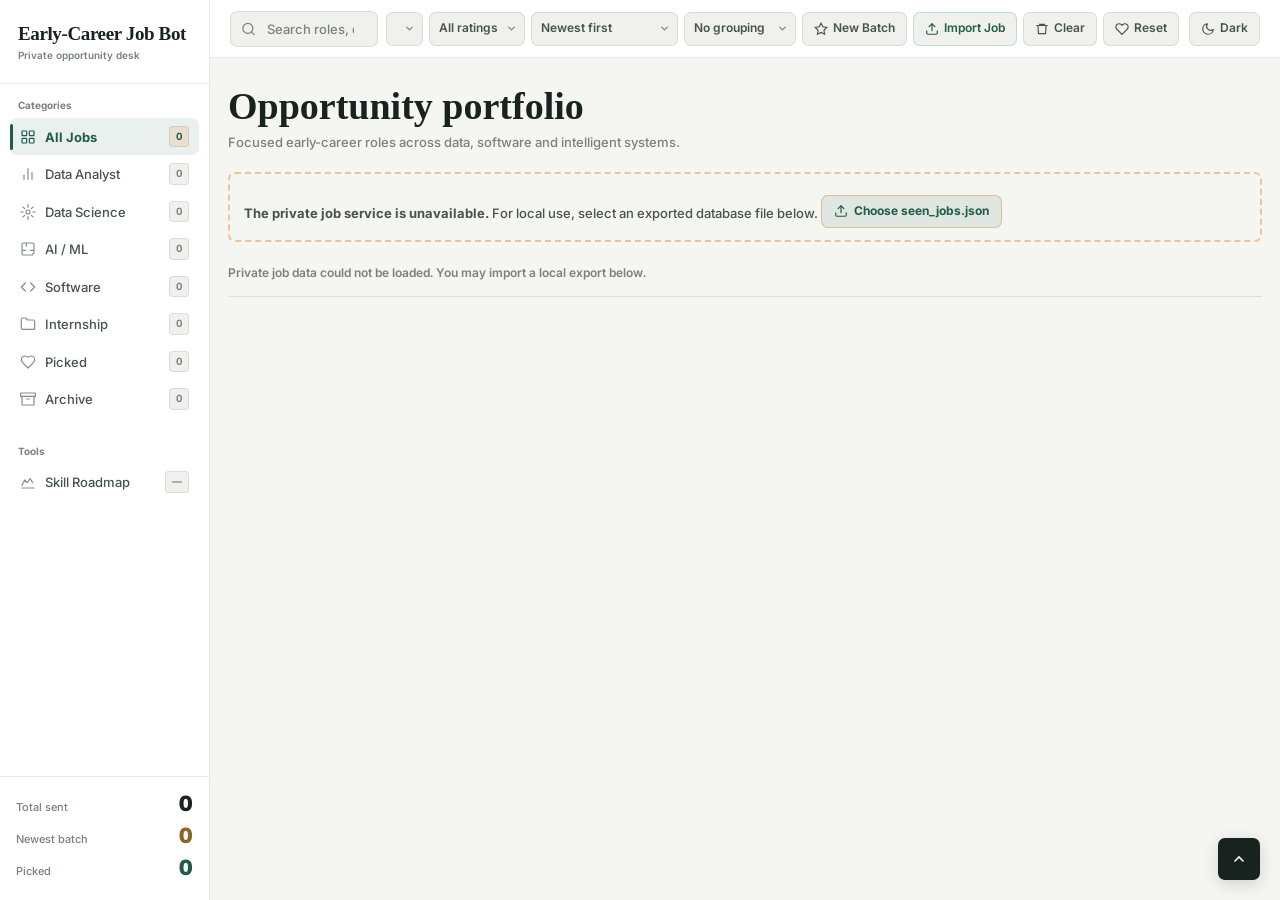
==== index.html @ d20d14f3 "feat: move dashboard data to private Vercel storage" ====
<!doctype html>
<html lang="en">
<head>
  <meta charset="utf-8">
  <script>
    // Initialize theme immediately to prevent FOUC
    const savedTheme = localStorage.getItem("kasun-theme") || "light";
    if (savedTheme === "dark") {
      document.documentElement.classList.add("dark-theme");
    } else {
      document.documentElement.classList.remove("dark-theme");
    }
  </script>
  <meta name="viewport" content="width=device-width, initial-scale=1, viewport-fit=cover">
  <title>Kasun's Job Board</title>
  <link rel="icon" href="data:image/svg+xml,<svg xmlns='http://www.w3.org/2000/svg' viewBox='0 0 100 100'><rect width='100' height='100' rx='20' fill='%231f5c4a'/><text x='50' y='70' font-family='serif' font-size='62' font-weight='700' fill='%23ffffff' text-anchor='middle'>J</text></svg>">
  <link rel="preconnect" href="https://fonts.googleapis.com">
  <link rel="preconnect" href="https://fonts.gstatic.com" crossorigin>
  <link href="https://fonts.googleapis.com/css2?family=Inter:wght@400;500;600;700;800;900&display=swap" rel="stylesheet">
  <style>
    :root {
      /* ── Premium Light Theme (Stone & Warm Amber) ── */
      --void:         #faf9f6;                      /* soft alabaster warm white */
      --surface-0:    #ffffff;
      --surface-1:    #ffffff;
      --surface-2:    #f4f3ee;                      /* warm stone */
      --surface-3:    #f5ecd5;                      /* warm pale cream-amber */
      --rim:          rgba(27, 24, 20, 0.08);       /* extremely subtle borders */
      --rim-strong:   rgba(27, 24, 20, 0.16);
      
      /* Accent colors */
      --blue:         #e07b18;                      /* warm safety orange primary */
      --blue-pale:    #f59e0b;
      --blue-dim:     rgba(224, 123, 24, 0.08);
      --blue-glow:    rgba(224, 123, 24, 0.03);
      
      /* Typography */
      --ink:          #1c1814;                      /* charcoal */
      --ink-2:        #483f35;
      --ink-3:        #8a7c6e;
      
      /* Semantics */
      --teal:         #0d9488;                      /* modern pine teal */
      --teal-dim:     rgba(13, 148, 136, 0.08);
      --rose:         #e11d48;                      /* crimson rose */
      --rose-dim:     rgba(225, 29, 72, 0.06);
      --sky:          #2563eb;                      /* royal blue */
      --sky-dim:      rgba(37, 99, 235, 0.08);
      --amber:        #b45309;                      /* dark amber */
      --amber-dim:    rgba(180, 83, 9, 0.08);
      --violet:       #7c3aed;
      --violet-dim:   rgba(124, 58, 237, 0.08);
      --green:        #10b981;
      --green-dim:    rgba(16, 185, 129, 0.08);
      
      /* Category Colors */
      --cat-ai:       #d97706;
      --cat-ds:       #2563eb;
      --cat-da:       #0d9488;
      --cat-sw:       #b45309;
      --cat-in:       #e11d48;
      --cat-re:       #0891b2;
      --cat-an:       #059669;
      --cat-ge:       #78350f;
      
      /* Rating Stars */
      --star-off:     #e5e7eb;
      --star-on:      #f59e0b;
      
      /* Tokens */
      --r:            12px;
      --r-sm:         8px;
      --sh:           0 12px 30px -10px rgba(27, 24, 20, 0.12), 0 2px 8px -2px rgba(27, 24, 20, 0.04);
      --sh-sm:        0 4px 16px -2px rgba(27, 24, 20, 0.06);
      --sidebar-w:    248px;
      --topbar-h:     58px;
      
      /* Background Glows */
      --bg-glow-1:    rgba(224, 123, 24, 0.04);
      --bg-glow-2:    rgba(13, 148, 136, 0.03);
      --arrow-img:    url("data:image/svg+xml,%3Csvg xmlns='http://www.w3.org/2000/svg' width='11' height='11' viewBox='0 0 24 24' fill='none' stroke='%238a7c6e' stroke-width='2.5' stroke-linecap='round' stroke-linejoin='round'%3E%3Cpath d='m6 9 6 6 6-6'/%3E%3C/svg%3E");
    }

    :root.dark-theme {
      /* ── Premium Dark Theme (Slate & Glowing Orange) ── */
      --void:         #0a0b0d;                      /* deep rich void */
      --surface-0:    #12141a;                      /* cards & widgets */
      --surface-1:    #161922;                      /* panels */
      --surface-2:    #1d212c;                      /* inputs / buttons */
      --surface-3:    #2b2418;                      /* glowing amber-dark tint */
      --rim:          rgba(255, 255, 255, 0.06);    /* soft glow outline */
      --rim-strong:   rgba(255, 255, 255, 0.12);
      
      /* Accent colors */
      --blue:         #f97316;                      /* glowing orange primary */
      --blue-pale:    #fb923c;
      --blue-dim:     rgba(249, 115, 22, 0.12);
      --blue-glow:    rgba(249, 115, 22, 0.05);
      
      /* Typography */
      --ink:          #f3f4f6;                      /* clean off-white */
      --ink-2:        #d1d5db;                      /* soft silver */
      --ink-3:        #9ca3af;                      /* muted grey */
      
      /* Semantics */
      --teal:         #14b8a6;                      /* neon teal */
      --teal-dim:     rgba(20, 184, 166, 0.12);
      --rose:         #f43f5e;                      /* neon rose */
      --rose-dim:     rgba(244, 63, 94, 0.10);
      --sky:          #3b82f6;
      --sky-dim:      rgba(59, 130, 246, 0.12);
      --amber:        #fbbf24;
      --amber-dim:    rgba(251, 191, 36, 0.12);
      --violet:       #a78bfa;
      --violet-dim:   rgba(167, 139, 250, 0.12);
      --green:        #10b981;
      --green-dim:    rgba(16, 185, 129, 0.12);
      
      /* Category Colors */
      --cat-ai:       #fb923c;
      --cat-ds:       #60a5fa;
      --cat-da:       #2dd4bf;
      --cat-sw:       #fbbf24;
      --cat-in:       #fb7185;
      --cat-re:       #22d3ee;
      --cat-an:       #34d399;
      --cat-ge:       #c084fc;
      
      /* Rating Stars */
      --star-off:     #374151;
      --star-on:      #fbbf24;
      
      /* Tokens */
      --sh:           0 16px 36px -12px rgba(0, 0, 0, 0.6), 0 2px 12px -2px rgba(249, 115, 22, 0.04);
      --sh-sm:        0 4px 18px -4px rgba(0, 0, 0, 0.4);
      
      /* Background Glows */
      --bg-glow-1:    rgba(249, 115, 22, 0.05);
      --bg-glow-2:    rgba(20, 184, 166, 0.04);
      --arrow-img:    url("data:image/svg+xml,%3Csvg xmlns='http://www.w3.org/2000/svg' width='11' height='11' viewBox='0 0 24 24' fill='none' stroke='%239ca3af' stroke-width='2.5' stroke-linecap='round' stroke-linejoin='round'%3E%3Cpath d='m6 9 6 6 6-6'/%3E%3C/svg%3E");
    }

    *, *::before, *::after { box-sizing: border-box; margin: 0; padding: 0; }
    html { scroll-behavior: smooth; -webkit-text-size-adjust: 100%; }

    body {
      background: var(--void);
      color: var(--ink);
      font-family: 'Inter', system-ui, -apple-system, sans-serif;
      font-size: 14px;
      line-height: 1.55;
      min-height: 100dvh;
      overflow-x: hidden;
      transition: background 0.3s ease, color 0.3s ease;
    }

    body::before {
      content: '';
      position: fixed;
      inset: 0;
      background:
        radial-gradient(ellipse 70% 60% at 0% 0%, var(--bg-glow-1) 0%, transparent 55%),
        radial-gradient(ellipse 60% 50% at 100% 100%, var(--bg-glow-2) 0%, transparent 55%);
      pointer-events: none;
      z-index: 0;
    }

    button, input, select { font: inherit; color: inherit; }
    button { cursor: pointer; background: none; border: none; }
    a { color: inherit; text-decoration: none; }
    img { display: block; }

    /* ─── LAYOUT ─── */
    .layout {
      display: grid;
      grid-template-columns: var(--sidebar-w) 1fr;
      grid-template-rows: var(--topbar-h) 1fr;
      min-height: 100dvh;
    }

    /* ─── SIDEBAR ─── */
    .sidebar {
      grid-row: 1 / 3;
      background: var(--surface-0);
      border-right: 1px solid var(--rim);
      display: flex;
      flex-direction: column;
      position: sticky;
      top: 0;
      height: 100dvh;
      overflow-y: auto;
      overflow-x: hidden;
      padding: 24px 0 20px;
      z-index: 100;
      box-shadow: 3px 0 12px rgba(0,0,0,0.02);
      transition: background 0.3s ease, border-color 0.3s ease;
    }

    .brand {
      padding: 0 18px 20px;
      border-bottom: 1px solid var(--rim);
      position: relative;
    }

    .brand::before {
      content: '';
      position: absolute;
      top: -24px; left: 0; right: 0;
      height: 4px;
      background: linear-gradient(90deg, var(--blue) 0%, var(--amber) 40%, var(--rose) 70%, var(--sky) 100%);
    }

    .brand-label { font-size: 17px; font-weight: 800; color: var(--ink); line-height: 1.1; letter-spacing: -0.02em; }
    .brand-sub { font-size: 10px; color: var(--ink-3); letter-spacing: 0.1em; text-transform: uppercase; margin-top: 3px; font-weight: 600; }

    .nav-section { padding: 14px 10px 0; }
    .nav-label { font-size: 10px; letter-spacing: 0.13em; text-transform: uppercase; color: var(--ink-3); padding: 0 8px; margin-bottom: 4px; font-weight: 700; }

    .nav-item {
      display: flex; align-items: center; gap: 9px;
      padding: 8px 10px;
      border-radius: var(--r-sm);
      font-size: 13px; font-weight: 500; color: var(--ink-2);
      transition: background 0.2s, color 0.2s;
      width: 100%; text-align: left; cursor: pointer;
      border: none; background: none; position: relative;
      text-decoration: none;
    }

    .nav-item:hover { background: var(--blue-dim); color: var(--blue); }
    .nav-item.active { background: var(--blue-dim); color: var(--blue); font-weight: 700; }
    .nav-item.active::before { content: ''; position: absolute; left: 0; top: 15%; bottom: 15%; width: 3px; background: var(--blue); border-radius: 2px; }
    .nav-icon { width: 16px; height: 16px; flex-shrink: 0; opacity: 0.65; }
    .nav-item.active .nav-icon { opacity: 1; }

    .nav-badge {
      margin-left: auto;
      background: var(--surface-2); color: var(--ink-3);
      font-size: 10px; font-weight: 700;
      padding: 2px 6px; border-radius: 4px;
      min-width: 20px; text-align: center;
      border: 1px solid var(--rim);
    }
    .nav-item.active .nav-badge { background: rgba(224,123,24,0.14); color: var(--blue); }

    .sidebar-stats {
      margin-top: auto; padding: 16px 16px 0;
      border-top: 1px solid var(--rim);
      display: flex; flex-direction: column; gap: 9px;
    }
    .stat-row { display: flex; justify-content: space-between; align-items: baseline; }
    .stat-label { font-size: 11px; color: var(--ink-3); font-weight: 500; }
    .stat-value { font-size: 21px; font-weight: 900; color: var(--ink); line-height: 1; letter-spacing: -0.02em; }
    .stat-value.gold { color: var(--amber); }
    .stat-value.teal { color: var(--teal); }

    /* ─── TOPBAR ─── */
    .topbar {
      grid-column: 2;
      background: var(--surface-0);
      border-bottom: 1px solid var(--rim);
      display: flex; align-items: center; gap: 8px;
      padding: 0 20px;
      position: sticky; top: 0; z-index: 90;
      height: var(--topbar-h);
      box-shadow: 0 2px 8px rgba(0,0,0,0.01);
      transition: background 0.3s ease, border-color 0.3s ease;
    }

    .search-wrap { flex: 1; max-width: 380px; position: relative; }
    .search-icon { position: absolute; left: 11px; top: 50%; transform: translateY(-50%); color: var(--ink-3); pointer-events: none; }

    #search {
      width: 100%;
      background: var(--surface-2); border: 1px solid var(--rim); border-radius: var(--r-sm);
      height: 36px; padding: 0 10px 0 36px;
      color: var(--ink); font-size: 13px; font-weight: 500; outline: none;
      transition: border-color 0.2s, box-shadow 0.2s, background 0.2s;
    }
    #search::placeholder { color: var(--ink-3); }
    #search:focus { border-color: var(--blue); background: var(--surface-0); box-shadow: 0 0 0 3px var(--blue-dim); }

    .topbar-controls { display: flex; align-items: center; gap: 6px; margin-left: auto; }

    .pill-select {
      background: var(--surface-2); border: 1px solid var(--rim); border-radius: var(--r-sm);
      height: 34px; padding: 0 26px 0 9px;
      color: var(--ink-2); font-size: 12px; font-weight: 600; outline: none;
      appearance: none; -webkit-appearance: none; cursor: pointer;
      background-image: var(--arrow-img);
      background-repeat: no-repeat; background-position: right 7px center;
      transition: border-color 0.2s, background 0.2s;
    }
    .pill-select:focus { border-color: var(--blue); }
    .pill-select option { background: var(--surface-1); color: var(--ink); }

    .topbar-btn {
      height: 34px; padding: 0 11px;
      border-radius: var(--r-sm); border: 1px solid var(--rim);
      background: var(--surface-2); color: var(--ink-2);
      font-size: 12px; font-weight: 600;
      display: flex; align-items: center; gap: 5px;
      transition: background 0.2s, color 0.2s, border-color 0.2s;
      white-space: nowrap;
    }
    .topbar-btn:hover { background: var(--blue-dim); color: var(--blue); border-color: var(--blue); }
    .topbar-btn.danger:hover { border-color: var(--rose); color: var(--rose); background: var(--rose-dim); }

    .mobile-menu-btn {
      display: none; width: 36px; height: 36px;
      align-items: center; justify-content: center;
      border-radius: var(--r-sm); border: 1px solid var(--rim);
      background: var(--surface-2); color: var(--ink-2); flex-shrink: 0;
    }

    /* ─── MAIN ─── */
    .main { grid-column: 2; padding: 24px 24px 60px; min-width: 0; }

    .page-head { margin-bottom: 20px; }
    .page-title { font-size: clamp(20px, 2.6vw, 28px); font-weight: 900; color: var(--ink); line-height: 1.1; letter-spacing: -0.03em; }
    .page-sub { font-size: 13px; font-weight: 500; color: var(--ink-3); margin-top: 4px; }

    .result-bar {
      display: flex; justify-content: space-between; align-items: center;
      padding: 6px 0 14px; border-bottom: 1px solid var(--rim); margin-bottom: 20px;
    }
    #resultInfo { font-size: 12px; font-weight: 600; color: var(--ink-3); }
    .result-actions { display: flex; gap: 6px; }

    /* ─── GROUPS ─── */
    .group { margin-bottom: 32px; }
    .group-title {
      display: flex; align-items: center; gap: 8px;
      font-size: 10.5px; letter-spacing: 0.12em; text-transform: uppercase;
      font-weight: 800; color: var(--ink-3); margin-bottom: 14px;
    }
    .group-title::after { content: ''; flex: 1; height: 1px; background: var(--rim); }
    .group-count {
      background: var(--blue-dim); color: var(--blue);
      font-size: 10px; font-weight: 800;
      padding: 2px 7px; border-radius: 4px;
      border: 1px solid var(--rim);
    }

    /* ─── TILE GRID ─── */
    .grid {
      display: grid;
      grid-template-columns: repeat(auto-fill, minmax(300px, 1fr));
      gap: 16px;
    }

    /* ─── TILE CARD (Premium Redesign) ─── */
    .card {
      background: var(--surface-0);
      border: 1px solid var(--rim);
      border-radius: var(--r);
      display: flex;
      flex-direction: column;
      position: relative;
      overflow: hidden;
      transition: border-color 0.25s cubic-bezier(0.4, 0, 0.2, 1), 
                  transform 0.25s cubic-bezier(0.4, 0, 0.2, 1), 
                  box-shadow 0.25s cubic-bezier(0.4, 0, 0.2, 1),
                  opacity 0.25s ease;
      cursor: pointer;
      animation: fadeUp 350ms cubic-bezier(0.16, 1, 0.3, 1) backwards;
      min-height: 350px;
      box-shadow: var(--sh-sm);
    }

    .card:hover {
      border-color: var(--blue);
      transform: translateY(-4px) scale(1.01);
      box-shadow: var(--sh);
    }

    /* Left accent bar — coloured by category */
    .card::before {
      content: '';
      position: absolute;
      left: 0; top: 0; bottom: 0;
      width: 4px;
      border-radius: var(--r) 0 0 var(--r);
      z-index: 2;
    }

    .card.cat-ai::before    { background: var(--cat-ai); }
    .card.cat-ds::before    { background: var(--cat-ds); }
    .card.cat-da::before    { background: var(--cat-da); }
    .card.cat-sw::before    { background: var(--cat-sw); }
    .card.cat-in::before    { background: var(--cat-in); }
    .card.cat-re::before    { background: var(--cat-re); }
    .card.cat-an::before    { background: var(--cat-an); }
    .card.cat-ge::before    { background: var(--cat-ge); }

    .card.picked-card {
      border-color: var(--blue-pale);
      box-shadow: 0 0 0 3px var(--blue-dim), var(--sh-sm);
    }

    /* Archive animation out */
    .card.card-archiving {
      opacity: 0 !important;
      transform: scale(0.9) translateY(12px) !important;
      pointer-events: none;
    }

    /* ── RIBBON ── */
    .card.viewed-card::after,
    .card.last-viewed-card::after {
      content: attr(data-ribbon);
      position: absolute;
      top: 12px; right: -28px;
      font-size: 8.5px; font-weight: 900;
      letter-spacing: 0.1em;
      padding: 3px 28px;
      transform: rotate(45deg);
      z-index: 10; pointer-events: none;
    }

    .card.viewed-card::after {
      background: var(--teal);
      color: #fff;
      box-shadow: 0 2px 8px rgba(20,184,166,0.3);
    }

    .card.last-viewed-card::after {
      background: var(--blue);
      color: #fff;
      box-shadow: 0 2px 8px var(--blue-dim);
    }

    .card.viewed-card { opacity: 0.93; }

    /* ── NEW DOT ── */
    .new-dot {
      position: absolute; top: 8px; right: 8px;
      width: 8px; height: 8px;
      background: var(--rose); border-radius: 50%;
      box-shadow: 0 0 0 3px var(--rose-dim);
      z-index: 5;
    }

    /* ── CARD THUMB ── */
    .card-thumb {
      height: 125px;
      background-size: cover;
      background-position: center;
      background-color: var(--surface-2);
      border-bottom: 1px solid var(--rim);
      flex-shrink: 0;
      position: relative;
      transition: transform 0.5s cubic-bezier(0.16, 1, 0.3, 1);
    }

    .card:hover .card-thumb {
      transform: scale(1.03);
    }

    .card-thumb::after {
      content: '';
      position: absolute;
      inset: 0;
      background: linear-gradient(to bottom, transparent 50%, rgba(0,0,0,0.35));
      pointer-events: none;
    }

    /* ── CARD BODY ── */
    .card-body {
      padding: 16px 16px 14px 20px;
      display: flex; flex-direction: column; flex: 1; gap: 8px;
    }

    .card-top-row {
      display: flex; align-items: flex-start;
      justify-content: space-between; gap: 6px;
    }

    .card-title-block { flex: 1; min-width: 0; }

    .cat-tag {
      display: inline-flex; align-items: center;
      font-size: 9px; font-weight: 800;
      letter-spacing: 0.08em; text-transform: uppercase;
      padding: 2px 6px; border-radius: 4px;
      margin-bottom: 6px;
      border: 1px solid transparent;
      transition: background 0.3s, color 0.3s;
    }
    .cat-tag.cat-ai  { background: var(--blue-dim);  color: var(--cat-ai); border-color: rgba(249,115,22,0.2); }
    .cat-tag.cat-ds  { background: var(--sky-dim);   color: var(--cat-ds); border-color: rgba(37,99,235,0.18); }
    .cat-tag.cat-da  { background: var(--teal-dim);  color: var(--cat-da); border-color: rgba(13,148,136,0.18); }
    .cat-tag.cat-sw  { background: var(--amber-dim);  color: var(--cat-sw); border-color: rgba(180,83,9,0.18); }
    .cat-tag.cat-in  { background: var(--rose-dim);  color: var(--cat-in); border-color: rgba(225,29,72,0.15); }
    .cat-tag.cat-re  { background: rgba(8,145,178,0.08);  color: var(--cat-re); border-color: rgba(8,145,178,0.18); }
    .cat-tag.cat-an  { background: rgba(5,150,105,0.08);  color: var(--cat-an); border-color: rgba(5,150,105,0.18); }
    .cat-tag.cat-ge  { background: rgba(120,53,15,0.08);  color: var(--cat-ge); border-color: rgba(120,53,15,0.18); }

    .job-title {
      font-size: 14.5px; font-weight: 800; line-height: 1.25;
      color: var(--ink); letter-spacing: -0.01em;
    }
    .job-title a { color: inherit; transition: color 0.2s; }
    .job-title a:hover { color: var(--blue); }

    .company-name { font-size: 12px; font-weight: 600; color: var(--ink-3); margin-top: 2px; }

    .heart-btn {
      flex-shrink: 0; width: 30px; height: 30px;
      display: flex; align-items: center; justify-content: center;
      border-radius: var(--r-sm); border: 1px solid var(--rim);
      background: var(--surface-2); color: var(--ink-3);
      font-size: 14px;
      transition: background 0.2s, color 0.2s, border-color 0.2s;
    }
    .heart-btn:hover { border-color: var(--rose); color: var(--rose); background: var(--rose-dim); }
    .heart-btn.picked { color: var(--rose); border-color: var(--rose); background: var(--rose-dim); }

    /* ── STARS (Larger Redesign) ── */
    .stars-row { display: flex; align-items: center; gap: 6px; }
    .stars { display: flex; flex-direction: row-reverse; justify-content: flex-end; gap: 2px; }
    .stars:hover .star-btn { color: var(--star-off); }
    .star-btn {
      font-size: 20px; color: var(--star-off); /* Larger Star Rate */
      transition: transform 0.15s, color 0.15s, opacity 0.15s; padding: 0; line-height: 1;
      width: 22px; height: 22px;
      display: flex; align-items: center; justify-content: center;
      opacity: 0.85;
    }
    .star-btn.on { color: var(--star-on); opacity: 1; }
    .stars .star-btn:hover,
    .stars .star-btn:hover ~ .star-btn { color: var(--star-on); opacity: 1; }
    .stars .star-btn:hover { transform: scale(1.2); }
    .rating-txt { font-size: 11px; font-weight: 600; color: var(--ink-3); }

    /* ── META PILLS ── */
    .meta-list { display: flex; flex-wrap: wrap; gap: 4px; }
    .meta-pill {
      display: inline-flex; align-items: center; gap: 3px;
      padding: 3px 8px; border-radius: 6px;
      font-size: 11px; font-weight: 700;
      background: var(--surface-2); color: var(--ink-2);
      border: 1px solid var(--rim);
      white-space: nowrap; max-width: 160px;
      overflow: hidden; text-overflow: ellipsis;
      transition: background 0.2s, color 0.2s, border-color 0.2s;
    }
    .meta-pill.source { background: var(--sky-dim); color: var(--sky); border-color: rgba(37,99,235,0.15); }
    .meta-pill.new-badge { background: var(--rose-dim); color: var(--rose); border-color: rgba(225,29,72,0.15); font-weight: 800; letter-spacing: 0.05em; }
    .meta-pill.date { background: var(--teal-dim); color: var(--teal); border-color: rgba(13,148,136,0.15); }

    /* ── CARD FOOTER ── */
    .card-footer {
      display: flex; gap: 6px;
      padding: 10px 16px 12px 20px;
      border-top: 1px solid var(--rim);
      background: var(--surface-2);
      margin-top: auto;
      border-bottom-left-radius: var(--r);
      border-bottom-right-radius: var(--r);
      transition: background 0.3s ease, border-color 0.3s ease;
    }

    .open-btn {
      flex: 1;
      display: flex; align-items: center; justify-content: center; gap: 5px;
      height: 32px; border-radius: var(--r-sm);
      border: 1px solid var(--rim); background: var(--surface-0);
      color: var(--ink-2); font-size: 12px; font-weight: 700;
      transition: background 0.2s, color 0.2s, border-color 0.2s;
      text-decoration: none;
    }
    .open-btn:hover { background: var(--blue-dim); color: var(--blue); border-color: var(--blue); }

    .pick-btn {
      height: 32px; padding: 0 13px; border-radius: var(--r-sm);
      border: 1px solid var(--rim); background: var(--surface-0);
      color: var(--ink-2); font-size: 12px; font-weight: 700;
      transition: background 0.2s, color 0.2s, border-color 0.2s;
      white-space: nowrap;
    }
    .pick-btn:hover { background: var(--blue-dim); color: var(--blue); border-color: var(--blue); }
    .pick-btn.active { background: var(--blue); color: #fff; border-color: var(--blue); }

    /* ── ACTION ROW ── */
    .action-row {
      display: flex; gap: 4px;
      padding: 8px 0 0;
      border-top: 1px dashed var(--rim);
      margin-top: auto;
    }

    .action-btn {
      flex: 1;
      display: flex; align-items: center; justify-content: center; gap: 3px;
      height: 26px; border-radius: var(--r-sm);
      border: 1px solid var(--rim);
      background: var(--surface-2); color: var(--ink-3);
      font-size: 10.5px; font-weight: 700;
      transition: background 0.2s, color 0.2s, border-color 0.2s;
      white-space: nowrap; letter-spacing: 0.01em;
    }
    .action-btn.prompt-btn:hover { background: var(--blue-dim); color: var(--blue); border-color: var(--blue); }
    .action-btn.import-btn:hover { background: var(--teal-dim); color: var(--teal); border-color: var(--teal); }
    .action-btn.import-btn.mapped { background: var(--teal-dim); color: var(--teal); border-color: var(--teal); }
    .action-btn.archive-btn:hover { background: var(--amber-dim); color: var(--amber); border-color: var(--amber); }
    .copy-id-btn { flex: 0; padding: 0 8px; }

    /* ── COMPAT BAR ── */
    .compat-bar { display: flex; align-items: center; gap: 7px; padding: 5px 0 0; }
    .compat-track { flex: 1; height: 5px; background: var(--surface-2); border-radius: 3px; overflow: hidden; border: 1px solid var(--rim); }
    .compat-fill { height: 100%; border-radius: 3px; transition: width 0.45s ease; }
    .compat-label { font-size: 10px; font-weight: 800; flex-shrink: 0; }

    /* ── EMPTY ── */
    .empty { grid-column: 1 / -1; text-align: center; padding: 60px 20px; color: var(--ink-3); }
    .empty-icon { font-size: 36px; margin-bottom: 10px; opacity: 0.35; }
    .empty-title { font-size: 18px; font-weight: 800; color: var(--ink-2); margin-bottom: 6px; }
    .empty-sub { font-size: 13px; font-weight: 500; }

    /* ── FILE FALLBACK ── */
    .file-fallback {
      display: none; margin-bottom: 16px; padding: 12px 14px;
      border: 2px dashed rgba(224,123,24,0.40); border-radius: var(--r-sm);
      background: var(--blue-glow); color: var(--ink-2);
      font-size: 13px; font-weight: 500;
    }
    .file-input-label {
      display: inline-flex; align-items: center; gap: 6px;
      margin-top: 9px; padding: 6px 12px;
      border-radius: var(--r-sm); border: 1.5px solid rgba(224,123,24,0.40);
      background: var(--blue-dim); color: var(--blue);
      font-size: 12px; font-weight: 700; cursor: pointer;
    }
    .file-input-label:hover { background: rgba(224,123,24,0.18); }
    #jsonFile { display: none; }

    /* ── SCROLL TOP ── */
    .to-top {
      position: fixed; right: 20px; bottom: 20px;
      width: 42px; height: 42px;
      display: flex; align-items: center; justify-content: center;
      border-radius: var(--r-sm); background: var(--ink);
      border: 1px solid var(--rim-strong); color: var(--void); font-size: 16px;
      box-shadow: 0 4px 16px rgba(0,0,0,0.15);
      transition: background 0.2s, transform 0.2s, box-shadow 0.2s;
      z-index: 200;
    }
    .to-top:hover { background: var(--ink-2); transform: translateY(-2px); box-shadow: 0 7px 20px rgba(0,0,0,0.22); }

    /* ── SIDEBAR OVERLAY ── */
    .sidebar-overlay {
      display: none; position: fixed; inset: 0;
      background: rgba(0,0,0,0.4); z-index: 150;
      backdrop-filter: blur(2px); -webkit-backdrop-filter: blur(2px);
    }

    /* ── MODALS ── */
    .modal-overlay {
      display: none; position: fixed; inset: 0;
      background: rgba(0,0,0,0.45); z-index: 1000;
      align-items: center; justify-content: center;
      padding: 20px;
      backdrop-filter: blur(3px); -webkit-backdrop-filter: blur(3px);
    }
    .modal-overlay.open { display: flex; }
    .modal-box {
      background: var(--surface-0); border-radius: var(--r);
      border: 1px solid var(--rim-strong); box-shadow: var(--sh);
      width: 100%; max-width: 520px;
      animation: fadeUp 200ms ease;
      transition: background 0.3s ease, border-color 0.3s ease;
    }
    .modal-head { padding: 18px 20px 12px; border-bottom: 1px solid var(--rim); }
    .modal-title { font-size: 15px; font-weight: 800; color: var(--ink); margin-bottom: 2px; }
    .modal-sub { font-size: 12px; font-weight: 500; color: var(--ink-3); }
    .modal-body { padding: 14px 20px; }
    .modal-textarea {
      width: 100%; height: 170px; resize: vertical;
      border: 1px solid var(--rim-strong); border-radius: var(--r-sm);
      background: var(--surface-2); padding: 9px 11px;
      font-size: 12px; color: var(--ink); outline: none;
      transition: border-color 0.2s, background 0.2s;
      font-family: 'Courier New', monospace; line-height: 1.5;
    }
    .modal-textarea:focus { border-color: var(--teal); box-shadow: 0 0 0 3px var(--teal-dim); }
    .modal-footer { display: flex; justify-content: flex-end; gap: 8px; padding: 0 20px 16px; }
    .modal-cancel {
      height: 34px; padding: 0 14px; border-radius: var(--r-sm);
      border: 1px solid var(--rim); background: var(--surface-2);
      color: var(--ink-2); font-size: 12px; font-weight: 600;
      transition: background 0.2s;
    }
    .modal-cancel:hover { background: var(--surface-3); }
    .modal-confirm {
      height: 34px; padding: 0 16px; border-radius: var(--r-sm);
      border: 1px solid var(--rim-strong); background: var(--teal); color: #fff;
      font-size: 12px; font-weight: 800;
      transition: background 0.2s, transform 0.08s;
    }
    .modal-confirm:hover { background: #0f766e; }
    .modal-confirm:active { transform: scale(0.97); }

    /* Theme toggle micro-animation */
    #themeToggle svg {
      transition: transform 0.35s cubic-bezier(0.4, 0, 0.2, 1);
    }
    #themeToggle:hover svg {
      transform: rotate(30deg);
    }

    /* ─── ANIMATIONS ─── */
    @keyframes fadeUp {
      from { opacity: 0; transform: translateY(8px); }
      to   { opacity: 1; transform: translateY(0); }
    }

    /* ─── RESPONSIVE ─── */

    /* Landscape tablet */
    @media (min-width: 901px) and (max-width: 1280px) {
      :root { --sidebar-w: 210px; }
      .grid { grid-template-columns: repeat(auto-fill, minmax(280px, 1fr)); }
      .main { padding: 20px 18px 60px; }
    }

    /* Wide desktop */
    @media (min-width: 1500px) {
      .grid { grid-template-columns: repeat(auto-fill, minmax(320px, 1fr)); }
    }

    /* Tablet / mobile breakpoint */
    @media (max-width: 900px) {
      :root { --sidebar-w: 260px; }

      .layout {
        grid-template-columns: 1fr;
        grid-template-rows: var(--topbar-h) 1fr;
      }

      .sidebar {
        grid-row: auto;
        position: fixed;
        left: 0; top: 0;
        height: 100dvh;
        z-index: 200;
        transform: translateX(-110%);
        transition: transform 240ms cubic-bezier(0.4,0,0.2,1);
      }
      .sidebar.open { transform: translateX(0); }
      .sidebar-overlay.open { display: block; }

      .topbar { grid-column: 1; padding: 0 12px; }
      .search-wrap { max-width: none; flex: 1; }
      .mobile-menu-btn { display: flex; }
      .topbar-controls { display: none; }

      .main { grid-column: 1; padding: 14px 12px 80px; }
      .page-head { margin-bottom: 14px; }

      .result-bar {
        flex-direction: column; align-items: flex-start; gap: 8px; padding-bottom: 12px;
      }
      .result-actions {
        width: 100%; display: grid;
        grid-template-columns: 1fr 1fr 1fr 1fr;
        gap: 5px;
      }
      .topbar-btn { justify-content: center; font-size: 11px; padding: 0 7px; }

      /* Mobile sticky filters */
      .mobile-filters {
        display: flex; gap: 6px; overflow-x: auto;
        scrollbar-width: none; padding: 8px 10px;
        background: var(--surface-0);
        border-bottom: 1px solid var(--rim);
        position: sticky; top: var(--topbar-h); z-index: 80;
        -webkit-overflow-scrolling: touch;
      }
      .mobile-filters::-webkit-scrollbar { display: none; }
      .mobile-filters .pill-select { flex-shrink: 0; height: 30px; font-size: 11px; padding-left: 8px; }

      /* Mobile: 2 columns */
      .grid { grid-template-columns: repeat(2, 1fr); gap: 10px; }

      .to-top { right: 10px; bottom: 16px; width: 38px; height: 38px; }
    }

    /* Phone portrait: 1 column */
    @media (max-width: 500px) {
      .grid { grid-template-columns: 1fr; }
      .meta-pill.source { display: none; }
    }

    /* Landscape phone: 2 columns */
    @media (max-width: 900px) and (orientation: landscape) and (max-height: 500px) {
      .grid { grid-template-columns: repeat(2, 1fr); }
    }

    /* Quiet editorial layer: restrained colour and strong information hierarchy. */
    :root {
      --void: #f5f5f1; --surface-0: #ffffff; --surface-1: #fbfbf8;
      --surface-2: #f0f1ec; --surface-3: #e8eee9;
      --rim: rgba(25,39,34,.10); --rim-strong: rgba(25,39,34,.20);
      --blue: #1f5c4a; --blue-pale: #2f7661; --blue-dim: rgba(31,92,74,.09);
      --blue-glow: transparent; --ink: #18221e; --ink-2: #46534e; --ink-3: #78827e;
      --teal: #1f5c4a; --teal-dim: rgba(31,92,74,.09);
      --amber: #8a6726; --amber-dim: rgba(138,103,38,.09);
      --r: 10px; --r-sm: 7px;
      --sh: 0 10px 28px rgba(25,39,34,.07); --sh-sm: 0 3px 12px rgba(25,39,34,.06);
    }
    html.dark-theme {
      --void: #111714; --surface-0: #18201c; --surface-1: #1c2521;
      --surface-2: #232e29; --surface-3: #27362f;
      --rim: rgba(236,242,238,.08); --rim-strong: rgba(236,242,238,.16);
      --blue: #79b59f; --blue-pale: #9ac9b8; --blue-dim: rgba(121,181,159,.12);
      --blue-glow: transparent; --ink: #eef3f0; --ink-2: #bdc9c3; --ink-3: #89968f;
      --teal: #79b59f; --teal-dim: rgba(121,181,159,.12);
      --sh: 0 12px 30px rgba(0,0,0,.22); --sh-sm: 0 3px 12px rgba(0,0,0,.18);
    }
    body { background: var(--void); background-image: none; }
    body::before, .brand::before { display: none; }
    .brand-label, .page-title { font-family: Georgia, 'Times New Roman', serif; font-weight: 700; }
    .brand-label { font-size: 19px; }
    .brand-sub, .nav-label { text-transform: none; letter-spacing: normal; }
    .page-head { padding-top: 8px; }
    .page-title { font-size: clamp(26px,3vw,38px); letter-spacing: normal; text-wrap: balance; }
    .page-sub { max-width: 62ch; text-wrap: pretty; }
    .sidebar, .topbar { box-shadow: none; }
    .topbar { background: var(--surface-0); }
    .grid { grid-template-columns: repeat(auto-fill,minmax(330px,1fr)); gap: 16px; }
    .card { border: 1px solid var(--rim); box-shadow: var(--sh-sm); animation: none; overflow: hidden; }
    .card:hover { transform: translateY(-2px); box-shadow: var(--sh); border-color: var(--rim-strong); }
    .card-thumb { display: none; }
    .job-title { line-height: 1.32; text-wrap: balance; }
    .company-name, .result-bar, .meta-list { text-wrap: pretty; }
    .stat-value, .nav-badge, .rating-txt, #resultInfo { font-variant-numeric: tabular-nums; }
    .meta-pill.salary { color: var(--teal); background: var(--teal-dim); }
    .meta-pill.salary.missing { color: var(--ink-3); background: var(--surface-2); }
    .open-btn { background: var(--blue); }
    .open-btn:hover { background: var(--blue-pale); }
    button, a, select, input { transition-duration: 160ms; }
    @media (prefers-reduced-motion: reduce) {
      *, *::before, *::after { scroll-behavior: auto !important; transition: none !important; animation: none !important; }
    }
  </style>
</head>
<body>

<div class="layout">

  <!-- ═══ SIDEBAR ═══ -->
  <aside class="sidebar" id="sidebar">
    <div class="brand">
      <div class="brand-label">Early-Career Job Bot</div>
      <div class="brand-sub">Private opportunity desk</div>
    </div>

    <nav class="nav-section">
      <div class="nav-label">Categories</div>
      <button class="nav-item active" data-tab="all">
        <svg class="nav-icon" viewBox="0 0 24 24" fill="none" stroke="currentColor" stroke-width="1.8" stroke-linecap="round" stroke-linejoin="round" aria-hidden="true"><rect x="3" y="3" width="7" height="7" rx="1"/><rect x="14" y="3" width="7" height="7" rx="1"/><rect x="3" y="14" width="7" height="7" rx="1"/><rect x="14" y="14" width="7" height="7" rx="1"/></svg>
        All Jobs
        <span class="nav-badge" id="badge-all">0</span>
      </button>
      <button class="nav-item" data-tab="Data Analyst">
        <svg class="nav-icon" viewBox="0 0 24 24" fill="none" stroke="currentColor" stroke-width="1.8" stroke-linecap="round" stroke-linejoin="round" aria-hidden="true"><line x1="18" y1="20" x2="18" y2="10"/><line x1="12" y1="20" x2="12" y2="4"/><line x1="6" y1="20" x2="6" y2="14"/></svg>
        Data Analyst
        <span class="nav-badge" id="badge-Data Analyst">0</span>
      </button>
      <button class="nav-item" data-tab="Data Science">
        <svg class="nav-icon" viewBox="0 0 24 24" fill="none" stroke="currentColor" stroke-width="1.8" stroke-linecap="round" stroke-linejoin="round" aria-hidden="true"><circle cx="12" cy="12" r="3"/><path d="M12 1v4M12 19v4M4.22 4.22l2.83 2.83M16.95 16.95l2.83 2.83M1 12h4M19 12h4M4.22 19.78l2.83-2.83M16.95 7.05l2.83-2.83"/></svg>
        Data Science
        <span class="nav-badge" id="badge-Data Science">0</span>
      </button>
      <button class="nav-item" data-tab="AI / ML">
        <svg class="nav-icon" viewBox="0 0 24 24" fill="none" stroke="currentColor" stroke-width="1.8" stroke-linecap="round" stroke-linejoin="round" aria-hidden="true"><path d="M9.5 3H5a2 2 0 0 0-2 2v4.5M9.5 3l5 0M9.5 3V8M3 9.5V14M3 14v4.5A2 2 0 0 0 5 21h4.5M3 14h5.5M21 9.5V5a2 2 0 0 0-2-2h-4.5M21 9.5V14M21 14v4.5A2 2 0 0 0 19 21h-4.5M21 14h-5.5M14.5 21h-5"/></svg>
        AI / ML
        <span class="nav-badge" id="badge-AI / ML">0</span>
      </button>
      <button class="nav-item" data-tab="Software">
        <svg class="nav-icon" viewBox="0 0 24 24" fill="none" stroke="currentColor" stroke-width="1.8" stroke-linecap="round" stroke-linejoin="round" aria-hidden="true"><polyline points="16 18 22 12 16 6"/><polyline points="8 6 2 12 8 18"/></svg>
        Software
        <span class="nav-badge" id="badge-Software">0</span>
      </button>
      <button class="nav-item" data-tab="Internship">
        <svg class="nav-icon" viewBox="0 0 24 24" fill="none" stroke="currentColor" stroke-width="1.8" stroke-linecap="round" stroke-linejoin="round" aria-hidden="true"><path d="M22 20V8a2 2 0 0 0-2-2h-7.93a2 2 0 0 1-1.66-.9l-.82-1.2A2 2 0 0 0 7.93 3H4a2 2 0 0 0-2 2v13c0 1.1.9 2 2 2h16a2 2 0 0 0 2-2Z"/></svg>
        Internship
        <span class="nav-badge" id="badge-Internship">0</span>
      </button>
      <button class="nav-item" data-tab="picked">
        <svg class="nav-icon" viewBox="0 0 24 24" fill="none" stroke="currentColor" stroke-width="1.8" stroke-linecap="round" stroke-linejoin="round" aria-hidden="true"><path d="M19 14c1.49-1.46 3-3.21 3-5.5A5.5 5.5 0 0 0 16.5 3c-1.76 0-3 .5-4.5 2-1.5-1.5-2.74-2-4.5-2A5.5 5.5 0 0 0 2 8.5c0 2.3 1.5 4.05 3 5.5l7 7Z"/></svg>
        Picked
        <span class="nav-badge" id="badge-picked">0</span>
      </button>
      <button class="nav-item" data-tab="archived">
        <svg class="nav-icon" viewBox="0 0 24 24" fill="none" stroke="currentColor" stroke-width="1.8" stroke-linecap="round" stroke-linejoin="round" aria-hidden="true"><polyline points="21 8 21 21 3 21 3 8"/><rect x="1" y="3" width="22" height="5"/><line x1="10" y1="12" x2="14" y2="12"/></svg>
        Archive
        <span class="nav-badge" id="badge-archived">0</span>
      </button>
    </nav>

    <nav class="nav-section" style="margin-top:12px">
      <div class="nav-label">Tools</div>
      <a class="nav-item" href="roadmap.html" id="navRoadmap">
        <svg class="nav-icon" viewBox="0 0 24 24" fill="none" stroke="currentColor" stroke-width="1.8" stroke-linecap="round" stroke-linejoin="round" aria-hidden="true"><path d="M3 17l4-8 4 4 4-6 4 6"/><path d="M3 21h18"/></svg>
        Skill Roadmap
        <span class="nav-badge" id="badge-roadmap">—</span>
      </a>
    </nav>

    <div class="sidebar-stats">
      <div class="stat-row">
        <span class="stat-label">Total sent</span>
        <span class="stat-value" id="totalJobs">0</span>
      </div>
      <div class="stat-row">
        <span class="stat-label">Newest batch</span>
        <span class="stat-value gold" id="newJobs">0</span>
      </div>
      <div class="stat-row">
        <span class="stat-label">Picked</span>
        <span class="stat-value teal" id="pickedJobs">0</span>
      </div>
    </div>
  </aside>

  <!-- Mobile sidebar overlay -->
  <div class="sidebar-overlay" id="sidebarOverlay"></div>

  <!-- ═══ TOPBAR ═══ -->
  <header class="topbar">
    <button class="mobile-menu-btn" id="menuBtn" aria-label="Open menu">
      <svg width="18" height="18" viewBox="0 0 24 24" fill="none" stroke="currentColor" stroke-width="2" stroke-linecap="round" aria-hidden="true"><line x1="3" y1="6" x2="21" y2="6"/><line x1="3" y1="12" x2="21" y2="12"/><line x1="3" y1="18" x2="21" y2="18"/></svg>
    </button>

    <div class="search-wrap">
      <svg class="search-icon" width="15" height="15" viewBox="0 0 24 24" fill="none" stroke="currentColor" stroke-width="2" stroke-linecap="round" aria-hidden="true"><circle cx="11" cy="11" r="8"/><path d="m21 21-4.35-4.35"/></svg>
      <input id="search" type="search" placeholder="Search roles, companies, sources…" autocomplete="off">
    </div>

    <div class="topbar-controls">
      <select class="pill-select" id="sourceFilter"></select>
      <select class="pill-select" id="ratingFilter">
        <option value="all">All ratings</option>
        <option value="5">5 stars</option>
        <option value="4">4+ stars</option>
        <option value="3">3+ stars</option>
        <option value="2">2+ stars</option>
        <option value="1">1+ stars</option>
        <option value="0">Unrated</option>
      </select>
      <select class="pill-select" id="sortBy">
        <option value="newest">Newest first</option>
        <option value="oldest">Oldest first</option>
        <option value="compat-desc">⭐ Best match first</option>
        <option value="rating-desc">Highest rated</option>
        <option value="rating-asc">Lowest rated</option>
        <option value="picked">Picked first</option>
        <option value="title-asc">Title A–Z</option>
        <option value="title-desc">Title Z–A</option>
        <option value="company-asc">Company A–Z</option>
        <option value="company-desc">Company Z–A</option>
        <option value="source-asc">Source A–Z</option>
        <option value="category-asc">Category A–Z</option>
      </select>
      <select class="pill-select" id="groupBy">
        <option value="none">No grouping</option>
        <option value="category">By category</option>
        <option value="source">By source</option>
        <option value="company">By company</option>
        <option value="date">By date</option>
        <option value="rating">By rating</option>
        <option value="picked">By picked</option>
        <option value="new">New vs older</option>
      </select>
      <button class="topbar-btn" id="showNew">
        <svg width="14" height="14" viewBox="0 0 24 24" fill="none" stroke="currentColor" stroke-width="2" stroke-linecap="round" aria-hidden="true"><polygon points="12 2 15.09 8.26 22 9.27 17 14.14 18.18 21.02 12 17.77 5.82 21.02 7 14.14 2 9.27 8.91 8.26 12 2"/></svg>
        New Batch
      </button>
      <button class="topbar-btn" id="btnImportNewJob" style="color: var(--teal); border-color: rgba(13,148,136,0.22);">
        <svg width="14" height="14" viewBox="0 0 24 24" fill="none" stroke="currentColor" stroke-width="2" stroke-linecap="round" aria-hidden="true"><path d="M21 15v4a2 2 0 0 1-2 2H5a2 2 0 0 1-2-2v-4"/><polyline points="17 8 12 3 7 8"/><line x1="12" y1="3" x2="12" y2="15"/></svg>
        Import Job
      </button>
      <button class="topbar-btn" id="clearFilters">
        <svg width="14" height="14" viewBox="0 0 24 24" fill="none" stroke="currentColor" stroke-width="2" stroke-linecap="round" aria-hidden="true"><path d="M3 6h18M8 6V4h8v2M19 6l-1 14H6L5 6"/></svg>
        Clear
      </button>
      <button class="topbar-btn danger" id="clearPicked">
        <svg width="14" height="14" viewBox="0 0 24 24" fill="none" stroke="currentColor" stroke-width="2" stroke-linecap="round" aria-hidden="true"><path d="M20.84 4.61a5.5 5.5 0 0 0-7.78 0L12 5.67l-1.06-1.06a5.5 5.5 0 0 0-7.78 7.78l1.06 1.06L12 21.23l7.78-7.78 1.06-1.06a5.5 5.5 0 0 0 0-7.78z"/></svg>
        Reset
      </button>
      <button class="topbar-btn" id="themeToggle" title="Toggle dark/light theme" style="margin-left:4px;">
        <svg id="themeIcon" width="14" height="14" viewBox="0 0 24 24" fill="none" stroke="currentColor" stroke-width="2" stroke-linecap="round" stroke-linejoin="round" aria-hidden="true"></svg>
        <span id="themeText">Theme</span>
      </button>
    </div>
  </header>


  <!-- Mobile filters bar -->
  <div class="mobile-filters" id="mobileFilters" style="display:none">
    <select class="pill-select" id="mSourceFilter"></select>
    <select class="pill-select" id="mRatingFilter">
      <option value="all">All ratings</option>
      <option value="5">5 stars</option>
      <option value="4">4+ stars</option>
      <option value="3">3+ stars</option>
      <option value="2">2+ stars</option>
      <option value="1">1+ star</option>
      <option value="0">Unrated</option>
    </select>
    <select class="pill-select" id="mSortBy">
      <option value="newest">Newest</option>
      <option value="oldest">Oldest</option>
      <option value="compat-desc">⭐ Best match</option>
      <option value="rating-desc">Top rated</option>
      <option value="picked">Picked first</option>
      <option value="title-asc">Title A–Z</option>
    </select>
    <select class="pill-select" id="mGroupBy">
      <option value="none">No group</option>
      <option value="category">Category</option>
      <option value="source">Source</option>
      <option value="date">Date</option>
      <option value="new">New vs older</option>
    </select>
  </div>

  <!-- ═══ MAIN ═══ -->
  <main class="main">
    <div class="page-head">
      <h1 class="page-title">Opportunity portfolio</h1>
      <p class="page-sub">Focused early-career roles across data, software and intelligent systems.</p>
    </div>

    <div id="fileFallback" class="file-fallback">
      <strong>The private job service is unavailable.</strong> For local use, select an exported database file below.
      <label class="file-input-label">
        <svg width="14" height="14" viewBox="0 0 24 24" fill="none" stroke="currentColor" stroke-width="2" stroke-linecap="round" aria-hidden="true"><path d="M21 15v4a2 2 0 0 1-2 2H5a2 2 0 0 1-2-2v-4"/><polyline points="17 8 12 3 7 8"/><line x1="12" y1="3" x2="12" y2="15"/></svg>
        Choose seen_jobs.json
        <input id="jsonFile" type="file" accept=".json,application/json">
      </label>
    </div>

    <div class="result-bar">
      <div id="resultInfo">Loading jobs…</div>
      <div class="result-actions" id="resultActions">
        <button class="topbar-btn" id="mShowNew" style="display:none">★ New Batch</button>
        <button class="topbar-btn" id="mImportNewJob" style="display:none; color: var(--teal); border-color: rgba(13,148,136,0.22);">Import Job</button>
        <button class="topbar-btn" id="mClearFilters" style="display:none">Clear Filters</button>
        <button class="topbar-btn danger" id="mClearPicked" style="display:none">Reset Picks</button>
      </div>
    </div>

    <section id="jobsRoot" aria-live="polite"></section>
  </main>

</div>

<!-- ═══ IMPORT NEW JOB MODAL ═══ -->
<div class="modal-overlay" id="importNewJobModal" role="dialog" aria-modal="true" aria-labelledby="modalNewJobTitle">
  <div class="modal-box" style="max-width: 580px;">
    <div class="modal-head">
      <div class="modal-title" id="modalNewJobTitle">Import New Job Manually</div>
      <div class="modal-sub">Use the AI prompt to extract job details, then paste the JSON here.</div>
    </div>
    <div class="modal-body" style="display: flex; flex-direction: column; gap: 16px;">
      <div style="background: var(--surface-2); padding: 14px; border-radius: var(--r-sm); border: 1px solid var(--rim);">
        <strong style="display:block; margin-bottom: 6px; font-size: 13px; color: var(--ink);">Step 1: Copy Prompt for AI Assistant</strong>
        <p style="font-size: 12px; color: var(--ink-2); margin-bottom: 12px;">
          This prompt tells the AI to extract standard fields from any job description.
        </p>
        <button class="topbar-btn" id="btnCopyNewJobPrompt" style="background: var(--violet-dim); color: var(--violet); border-color: rgba(224,123,24,0.35); width: 100%; justify-content: center;">
          <svg width="13" height="13" viewBox="0 0 24 24" fill="none" stroke="currentColor" stroke-width="2" stroke-linecap="round" style="margin-right: 5px;"><rect x="9" y="9" width="13" height="13" rx="2" ry="2"/><path d="M5 15H4a2 2 0 0 1-2-2V4a2 2 0 0 1 2-2h9a2 2 0 0 1 2 2v1"/></svg>
          Copy Extraction Prompt
        </button>
      </div>
      <div>
        <strong style="display:block; margin-bottom: 6px; font-size: 13px; color: var(--ink);">Step 2: Paste AI Response JSON</strong>
        <p style="font-size: 12px; color: var(--ink-2); margin-bottom: 8px;">
          Paste the JSON object returned by the AI below.
        </p>
        <textarea class="modal-textarea" id="newJobJson" placeholder='{ "id": "...", "title": "...", ... }' style="height: 150px;"></textarea>
      </div>
    </div>
    <div class="modal-footer">
      <button class="modal-cancel" id="newJobCancel">Cancel</button>
      <button class="modal-confirm" id="newJobConfirm" style="background: var(--teal);">
        <svg width="13" height="13" viewBox="0 0 24 24" fill="none" stroke="currentColor" stroke-width="2.5" stroke-linecap="round" style="margin-right:5px"><polyline points="20 6 9 17 4 12"/></svg>
        Add Job
      </button>
    </div>
  </div>
</div>

<!-- ═══ IMPORT JSON MODAL ═══ -->
<div class="modal-overlay" id="importModal" role="dialog" aria-modal="true" aria-labelledby="modalTitle">
  <div class="modal-box">
    <div class="modal-head">
      <div class="modal-title" id="modalTitle">Import Requirements</div>
      <div class="modal-sub" id="modalSub">Paste the JSON returned by the AI</div>
    </div>
    <div class="modal-body">
      <textarea class="modal-textarea" id="modalJson" placeholder='{ "requirements": [ { "id": "python", "name": "Python", "category": "Technical", "difficulty": "medium" } ] }'></textarea>
    </div>
    <div class="modal-footer">
      <button class="modal-cancel" id="modalCancel">Cancel</button>
      <button class="modal-confirm" id="modalConfirm">
        <svg width="13" height="13" viewBox="0 0 24 24" fill="none" stroke="currentColor" stroke-width="2.5" stroke-linecap="round" style="margin-right:5px"><polyline points="20 6 9 17 4 12"/></svg>
        Import JSON
      </button>
    </div>
  </div>
</div>

<button class="to-top" id="toTop" aria-label="Back to top">
  <svg width="16" height="16" viewBox="0 0 24 24" fill="none" stroke="currentColor" stroke-width="2.5" stroke-linecap="round" aria-hidden="true"><polyline points="18 15 12 9 6 15"/></svg>
</button>

<script>
  // ═══════════════════════════════════════════
  //  STATE — identical logic to original
  // ═══════════════════════════════════════════
  const state = {
    allJobs: [],
    activeTab: "all",
    latestSeenAt: "",
    picked: JSON.parse(localStorage.getItem("kasun-job-picked") || "{}"),
    ratings: JSON.parse(localStorage.getItem("kasun-job-ratings") || "{}"),
    archived: JSON.parse(localStorage.getItem("kasun-job-archived") || "{}"),
    viewed: JSON.parse(localStorage.getItem("kasun-job-viewed") || "{}"),
    lastViewedId: localStorage.getItem("kasun-job-last-viewed") || "",
    visibleLimit: 30
  };

  function isArchived(id) { return Boolean(state.archived[id]); }

  const CAT_PROPS = {
    "Data Analyst": { mark: "DA", image: "https://images.unsplash.com/photo-1551288049-bebda4e38f71?auto=format&fit=crop&w=640&q=72" },
    "Data Science": { mark: "DS", image: "https://images.unsplash.com/photo-1518186285589-2f7649de83e0?auto=format&fit=crop&w=640&q=72" },
    "AI / ML":      { mark: "AI", image: "https://images.unsplash.com/photo-1555949963-aa79dcee981c?auto=format&fit=crop&w=640&q=72" },
    "Software":     { mark: "SE", image: "https://images.unsplash.com/photo-1515879218367-8466d910aaa4?auto=format&fit=crop&w=640&q=72" },
    "Analytics":    { mark: "BI", image: "https://images.unsplash.com/photo-1460925895917-afdab827c52f?auto=format&fit=crop&w=640&q=72" },
    "Research":     { mark: "RE", image: "https://images.unsplash.com/photo-1532094349884-543bc11b234d?auto=format&fit=crop&w=640&q=72" },
    "Internship":   { mark: "IN", image: "https://images.unsplash.com/photo-1522202176988-66273c2fd55f?auto=format&fit=crop&w=640&q=72" },
    "General":      { mark: "JB", image: "https://images.unsplash.com/photo-1497366754035-f200968a6e72?auto=format&fit=crop&w=640&q=72" }
  };

  function normalize(v) { return String(v || "").trim(); }

  function categoryFor(job) {
    const text = `${job.title || ""} ${job.company || ""}`.toLowerCase();
    if (/(machine learning|deep learning|\bml\b|\bai\b|artificial intelligence|computer vision|llm)/.test(text)) return "AI / ML";
    if (/(data scientist|data science)/.test(text)) return "Data Science";
    if (/(data analyst|data analysis|reporting|dashboard|power bi|excel|sql)/.test(text)) return "Data Analyst";
    if (/(analytics|business intelligence|\bbi\b|quant)/.test(text)) return "Analytics";
    if (/(software|developer|engineer|java|python|full stack|platform)/.test(text)) return "Software";
    if (/(research|neuroscience|scientist)/.test(text)) return "Research";
    if (/(intern|internship|trainee|graduate|fresh)/.test(text)) return "Internship";
    return "General";
  }

  function getRating(id) { return Number(state.ratings[id] || 0); }
  function isPicked(id) { return Boolean(state.picked[id]) || getRating(id) > 0; }

  function saveChoices() {
    localStorage.setItem("kasun-job-picked", JSON.stringify(state.picked));
    localStorage.setItem("kasun-job-ratings", JSON.stringify(state.ratings));
    localStorage.setItem("kasun-job-archived", JSON.stringify(state.archived));
    localStorage.setItem("kasun-job-viewed", JSON.stringify(state.viewed));
    if (state.lastViewedId) localStorage.setItem("kasun-job-last-viewed", state.lastViewedId);
  }

  function formatDate(v) {
    if (!v) return "Unknown";
    const d = new Date(v);
    if (Number.isNaN(d.getTime())) return v;
    return d.toLocaleString(undefined, { year: "numeric", month: "short", day: "2-digit", hour: "2-digit", minute: "2-digit" });
  }

  function formatDateShort(v) {
    if (!v) return "";
    const d = new Date(v);
    if (Number.isNaN(d.getTime())) return v.slice(0, 10);
    return d.toLocaleDateString(undefined, { month: "short", day: "2-digit" });
  }

  function searchUrl(job) {
    return `https://www.google.com/search?q=${encodeURIComponent(`${job.title || ""} ${job.company || ""} job`)}`;
  }

  function jobUrl(job) { return job.link || searchUrl(job); }

  function escHtml(v) {
    return String(v ?? "")
      .replaceAll("&","&amp;").replaceAll("<","&lt;").replaceAll(">","&gt;")
      .replaceAll('"',"&quot;").replaceAll("'","&#039;");
  }

  // ═══════════════════════════════════════════
  //  PARSE + LOAD
  // ═══════════════════════════════════════════
  function parseJobs(data) {
    const serverRaw = data.seen_jobs || {};
    const customRaw = JSON.parse(localStorage.getItem('kasun-custom-jobs') || '{}');
    const raw = { ...serverRaw, ...customRaw };
    const jobs = Object.entries(raw).map(([id, job]) => ({
      id,
      title: normalize(job.title),
      company: normalize(job.company),
      source: normalize(job.source) || "Unknown",
      location: normalize(job.location),
      work_type: normalize(job.work_type),
      employment_type: normalize(job.employment_type),
      link: normalize(job.link || job.url),
      salary: normalize(job.salary),
      salary_status: normalize(job.salary_status) || (job.salary ? "listed" : "not_mentioned"),
      application_deadline: normalize(job.application_deadline),
      is_updated: Boolean(job.is_updated),
      changed_fields: Array.isArray(job.changed_fields) ? job.changed_fields : [],
      change_summary: normalize(job.change_summary),
      description: normalize(job.description),
      seen_at: normalize(job.seen_at),
      category: categoryFor(job)
    }));
    jobs.sort((a, b) => b.seen_at.localeCompare(a.seen_at));
    state.latestSeenAt = jobs[0]?.seen_at || "";
    state.allJobs = jobs;
    hydrateSourceFilters();
    updateBadges();
    render();
  }

  async function loadJobs() {
    try {
      const r = await fetch("/api/jobs", { cache: "no-store", credentials: "same-origin" });
      if (!r.ok) throw new Error(`HTTP ${r.status}`);
      parseJobs(await r.json());
    } catch (err) {
      const customRaw = JSON.parse(localStorage.getItem('kasun-custom-jobs') || '{}');
      if (Object.keys(customRaw).length > 0) {
        parseJobs({ seen_jobs: {} });
      }
      document.getElementById("fileFallback").style.display = "block";
      document.getElementById("resultInfo").textContent = "Private job data could not be loaded. You may import a local export below.";
    }
  }

  // ═══════════════════════════════════════════
  //  SOURCE FILTER HYDRATION (desktop + mobile)
  // ═══════════════════════════════════════════
  function hydrateSourceFilters() {
    const sources = [...new Set(state.allJobs.map(j => j.source))].sort((a,b) => a.localeCompare(b));
    const opts = `<option value="all">All sources</option>` + sources.map(s => `<option value="${escHtml(s)}">${escHtml(s)}</option>`).join("");
    document.getElementById("sourceFilter").innerHTML = opts;
    document.getElementById("mSourceFilter").innerHTML = opts;
  }

  // ═══════════════════════════════════════════
  //  FILTER / SORT / GROUP — identical logic
  // ═══════════════════════════════════════════
  function getControl(id, mobileId) {
    const isMobile = window.innerWidth <= 900;
    return document.getElementById(isMobile ? mobileId : id);
  }

  function filteredJobs() {
    const query = document.getElementById("search").value.trim().toLowerCase();
    const source = getControl("sourceFilter","mSourceFilter").value;
    const rating = getControl("ratingFilter","mRatingFilter").value;

    return state.allJobs.filter(job => {
      const archived = isArchived(job.id);
      if (state.activeTab === "archived") {
        if (!archived) return false;
      } else {
        if (archived) return false;
      }

      if (state.activeTab === "picked" && !isPicked(job.id)) return false;
      if (state.activeTab !== "all" && state.activeTab !== "picked" && state.activeTab !== "archived") {
        const isInternTab = state.activeTab === "Internship";
        const hasInternInTitle = /intern/i.test(job.title || "");
        if (!(job.category === state.activeTab || (isInternTab && hasInternInTitle))) return false;
      }
      if (source !== "all" && job.source !== source) return false;
      if (rating !== "all") {
        const stars = getRating(job.id);
        if (rating === "0" && stars !== 0) return false;
        if (rating !== "0" && stars < Number(rating)) return false;
      }
      if (query) {
        const h = `${job.title} ${job.company} ${job.source} ${job.category} ${job.location} ${job.work_type} ${job.salary}`.toLowerCase();
        if (!h.includes(query)) return false;
      }
      return true;
    });
  }

  function sortJobs(jobs) {
    const s = [...jobs];
    const byText = k => (a, b) => a[k].localeCompare(b[k]) || b.seen_at.localeCompare(a.seen_at);
    const byDesc = k => (a, b) => b[k].localeCompare(a[k]) || b.seen_at.localeCompare(a.seen_at);
    const sort = getControl("sortBy","mSortBy").value;
    s.sort((a, b) => {
      if (sort === "compat-desc") {
        const ca = getJobCompat(a.id), cb = getJobCompat(b.id);
        // Jobs with data first, then by pct desc, then no-data last
        if (ca && cb) return cb.pct - ca.pct || b.seen_at.localeCompare(a.seen_at);
        if (ca && !cb) return -1;
        if (!ca && cb) return 1;
        return b.seen_at.localeCompare(a.seen_at);
      }
      if (sort === "newest")       return b.seen_at.localeCompare(a.seen_at);
      if (sort === "oldest")       return a.seen_at.localeCompare(b.seen_at);
      if (sort === "rating-desc")  return getRating(b.id) - getRating(a.id) || b.seen_at.localeCompare(a.seen_at);
      if (sort === "rating-asc")   return getRating(a.id) - getRating(b.id) || b.seen_at.localeCompare(a.seen_at);
      if (sort === "picked")       return Number(isPicked(b.id)) - Number(isPicked(a.id)) || getRating(b.id) - getRating(a.id);
      if (sort === "title-asc")    return byText("title")(a, b);
      if (sort === "title-desc")   return byDesc("title")(a, b);
      if (sort === "company-asc")  return byText("company")(a, b);
      if (sort === "company-desc") return byDesc("company")(a, b);
      if (sort === "source-asc")   return byText("source")(a, b);
      if (sort === "category-asc") return byText("category")(a, b);
      return 0;
    });
    return s;
  }

  function groupJobs(jobs) {
    const group = getControl("groupBy","mGroupBy").value;
    if (group === "none") return [["All matching jobs", jobs]];
    const groups = new Map();
    for (const job of jobs) {
      let key = "Other";
      if (group === "category") key = job.category;
      if (group === "source")   key = job.source;
      if (group === "company")  key = job.company || "Unknown company";
      if (group === "date")     key = job.seen_at ? job.seen_at.slice(0, 10) : "Unknown date";
      if (group === "rating")   key = getRating(job.id) ? `${getRating(job.id)} star` : "Unrated";
      if (group === "picked")   key = isPicked(job.id) ? "Picked jobs" : "Not picked";
      if (group === "new")      key = job.seen_at === state.latestSeenAt ? "Newest batch" : "Older sent jobs";
      if (!groups.has(key)) groups.set(key, []);
      groups.get(key).push(job);
    }
    return [...groups.entries()].sort((a, b) => {
      if (group === "rating") return ratingGroupVal(b[0]) - ratingGroupVal(a[0]);
      if (group === "new")    return a[0] === "Newest batch" ? -1 : 1;
      return a[0].localeCompare(b[0]);
    });
  }

  function ratingGroupVal(l) { return l === "Unrated" ? 0 : Number(l.split(" ")[0] || 0); }

  // ═══════════════════════════════════════════
  //  BADGES + STATS
  // ═══════════════════════════════════════════
  function updateBadges() {
    const tabs = ["all","Data Analyst","Data Science","AI / ML","Software","Internship","picked","archived"];
    for (const tab of tabs) {
      const el = document.getElementById(`badge-${tab}`);
      if (!el) continue;
      if (tab === "archived") {
        el.textContent = state.allJobs.filter(j => isArchived(j.id)).length;
      } else {
        const nonArchivedJobs = state.allJobs.filter(j => !isArchived(j.id));
        if (tab === "all") el.textContent = nonArchivedJobs.length;
        else if (tab === "picked") el.textContent = nonArchivedJobs.filter(j => isPicked(j.id)).length;
        else if (tab === "Internship") {
          el.textContent = nonArchivedJobs.filter(j =>
            j.category === "Internship" || /intern/i.test(j.title || "")
          ).length;
        }
        else el.textContent = nonArchivedJobs.filter(j => j.category === tab).length;
      }
    }
  }

  function updateStats(visible) {
    const activeJobs = state.allJobs.filter(j => !isArchived(j.id));
    const picked = activeJobs.filter(j => isPicked(j.id)).length;
    const newC = activeJobs.filter(j => j.seen_at === state.latestSeenAt).length;
    document.getElementById("totalJobs").textContent = activeJobs.length;
    document.getElementById("newJobs").textContent = newC;
    document.getElementById("pickedJobs").textContent = picked;
    
    const totalCount = state.activeTab === "archived" 
      ? state.allJobs.filter(j => isArchived(j.id)).length 
      : activeJobs.length;
    document.getElementById("resultInfo").textContent = `${visible} of ${totalCount} jobs · Latest: ${formatDate(state.latestSeenAt)}`;
    updateBadges();
  }

  function chipClass(cat) {
    const m = { "AI / ML":"cat-ai","Data Science":"cat-ds","Data Analyst":"cat-da","Software":"cat-sw","Internship":"cat-in","Research":"cat-re","Analytics":"cat-an","General":"cat-ge" };
    return m[cat] || "cat-ge";
  }

  // ═══════════════════════════════════════════
  //  RENDER
  // ═══════════════════════════════════════════
  function render() {
    const jobs = sortJobs(filteredJobs());
    updateStats(jobs.length);
    const groups = groupJobs(jobs);
    const root = document.getElementById("jobsRoot");
    const showGroupTitle = getControl("groupBy","mGroupBy").value !== "none";

    if (!jobs.length) {
      root.innerHTML = `<div class="grid"><div class="empty"><div class="empty-icon">◌</div><div class="empty-title">No results found</div><div class="empty-sub">Try adjusting your search or filters.</div></div></div>`;
      return;
    }

    let renderedCount = 0;
    const groupsHtml = [];
    
    for (const [title, items] of groups) {
      if (renderedCount >= state.visibleLimit) break;
      
      const itemsToShow = [];
      for (const item of items) {
        if (renderedCount < state.visibleLimit) {
          itemsToShow.push(item);
          renderedCount++;
        } else {
          break;
        }
      }
      
      if (itemsToShow.length > 0) {
        groupsHtml.push(`
          <div class="group">
            ${showGroupTitle ? `<div class="group-title">${escHtml(title)} <span class="group-count">${items.length}</span></div>` : ""}
            <div class="grid">
              ${itemsToShow.map((job, i) => renderCard(job, i)).join("")}
            </div>
          </div>
        `);
      }
    }
    
    root.innerHTML = groupsHtml.join("");

    if (jobs.length > state.visibleLimit) {
      const loadMoreContainer = document.createElement("div");
      loadMoreContainer.className = "load-more-container";
      loadMoreContainer.style.cssText = "display: flex; justify-content: center; margin-top: 30px; margin-bottom: 20px;";
      loadMoreContainer.innerHTML = `
        <button class="topbar-btn" id="loadMoreBtn" style="padding: 10px 24px; font-size: 13.5px; height: auto; background: var(--blue); color: #fff; border: none; border-radius: var(--r-sm); font-weight: 700;">
          Load More (${jobs.length - state.visibleLimit} remaining)
        </button>
      `;
      root.appendChild(loadMoreContainer);
      
      document.getElementById("loadMoreBtn").addEventListener("click", () => {
        state.visibleLimit += 50;
        render();
      });
    }
  }

  let renderTimer = 0;
  function scheduleRender() {
    clearTimeout(renderTimer);
    renderTimer = setTimeout(render, 90);
  }

  function updateCardDomInPlace(card, id) {
    const picked = isPicked(id);
    const rating = getRating(id);
    
    // 1. Toggle picked-card class
    card.classList.toggle('picked-card', picked);
    
    // 2. Update heart icon
    const heartBtn = card.querySelector('[data-action="pick"]');
    if (heartBtn) {
      heartBtn.classList.toggle('picked', picked);
      heartBtn.innerHTML = picked ? '&#9829;' : '&#9825;';
    }
    
    // 3. Update footer pick button
    const pickBtn = card.querySelector('.pick-btn');
    if (pickBtn) {
      pickBtn.classList.toggle('active', picked);
      pickBtn.textContent = picked ? 'Picked' : 'Pick';
    }
    
    // 4. Update rating stars (using reverse rating order in DOM: [5, 4, 3, 2, 1])
    const starButtons = card.querySelectorAll('.star-btn');
    starButtons.forEach(btn => {
      const v = Number(btn.dataset.rating);
      btn.classList.toggle('on', v <= rating);
      btn.innerHTML = v <= rating ? '&#9733;' : '&#9734;';
    });
    
    // 5. Update rating text
    const ratingTxt = card.querySelector('.rating-txt');
    if (ratingTxt) {
      ratingTxt.textContent = rating ? `${rating}/5` : 'Rate';
    }
  }

  function animateAndRemoveCard(card, id, isRestore) {
    // 1. Instant response: animate card out
    card.classList.add("card-archiving");
    
    // 2. Instant response: update badge counts immediately in the UI (0ms delay)
    const activeTabBadge = document.getElementById(`badge-${state.activeTab}`);
    if (activeTabBadge) {
      const currentCount = parseInt(activeTabBadge.textContent) || 0;
      if (currentCount > 0) activeTabBadge.textContent = currentCount - 1;
    }
    const allBadge = document.getElementById("badge-all");
    if (allBadge) {
      const currentCount = parseInt(allBadge.textContent) || 0;
      if (isRestore) {
        allBadge.textContent = currentCount + 1;
      } else if (state.activeTab !== "archived") {
        if (currentCount > 0) allBadge.textContent = currentCount - 1;
      }
    }
    const archivedBadge = document.getElementById("badge-archived");
    if (archivedBadge) {
      const currentCount = parseInt(archivedBadge.textContent) || 0;
      if (isRestore) {
        if (currentCount > 0) archivedBadge.textContent = currentCount - 1;
      } else {
        archivedBadge.textContent = currentCount + 1;
      }
    }
    const totalJobsEl = document.getElementById("totalJobs");
    if (totalJobsEl) {
      const currentCount = parseInt(totalJobsEl.textContent) || 0;
      if (isRestore) {
        totalJobsEl.textContent = currentCount + 1;
      } else if (state.activeTab !== "archived") {
        if (currentCount > 0) totalJobsEl.textContent = currentCount - 1;
      }
    }

    // 3. Update active tab categories counts
    const category = state.allJobs.find(j => j.id === id)?.category;
    if (category) {
      const catBadge = document.getElementById(`badge-${category}`);
      if (catBadge && state.activeTab !== "archived") {
        const currentCount = parseInt(catBadge.textContent) || 0;
        if (isRestore) {
          catBadge.textContent = currentCount + 1;
        } else {
          if (currentCount > 0) catBadge.textContent = currentCount - 1;
        }
      } else if (catBadge && state.activeTab === "archived") {
        const currentCount = parseInt(catBadge.textContent) || 0;
        if (isRestore) {
          catBadge.textContent = currentCount + 1;
        }
      }
    }
    
    // 4. Defer DOM removal until animation finishes (250ms)
    setTimeout(() => {
      const grid = card.parentElement;
      card.remove();
      
      if (grid) {
        const group = grid.closest('.group');
        if (group) {
          const countBadge = group.querySelector('.group-count');
          if (countBadge) {
            countBadge.textContent = grid.querySelectorAll('.card').length;
          }
          if (grid.querySelectorAll('.card').length === 0) {
            group.remove();
          }
        }
      }
      
      if (document.querySelectorAll('.card').length === 0) {
        const root = document.getElementById("jobsRoot");
        root.innerHTML = `<div class="grid"><div class="empty"><div class="empty-icon">◌</div><div class="empty-title">No results found</div><div class="empty-sub">Try adjusting your search or filters.</div></div></div>`;
      }
      
      const activeJobs = state.allJobs.filter(j => !isArchived(j.id));
      const totalCount = state.activeTab === "archived" 
        ? state.allJobs.filter(j => isArchived(j.id)).length 
        : activeJobs.length;
      const visible = document.querySelectorAll('.card').length;
      document.getElementById("resultInfo").textContent = `${visible} of ${totalCount} jobs · Latest: ${formatDate(state.latestSeenAt)}`;
    }, 250);
  }

  function renderCard(job, i) {
    const picked = isPicked(job.id);
    const rating = getRating(job.id);
    const archived = isArchived(job.id);
    const isViewed = Boolean(state.viewed[job.id]);
    const isLastViewed = state.lastViewedId === job.id;
    const isNew = job.seen_at === state.latestSeenAt;
    const compatData = getJobCompat(job.id);
    const url = jobUrl(job);
    const delay = Math.min(i * 25, 280);
    const cc = chipClass(job.category);

    // Determine ribbon class + data attribute
    let ribbonClass = '';
    let ribbonAttr = '';
    if (isLastViewed) {
      ribbonClass = 'last-viewed-card';
      ribbonAttr = 'data-ribbon="LAST SEEN"';
    } else if (isViewed) {
      ribbonClass = 'viewed-card';
      ribbonAttr = 'data-ribbon="VIEWED"';
    }

    const catImg = CAT_PROPS[job.category]?.image || CAT_PROPS["General"].image; // CAT_PROPS defined above
    const imgHtml = `<div class="card-thumb" style="background-image:url('${escHtml(catImg)}')"></div>`;
    
    return `
      <article class="card ${cc} ${picked ? 'picked-card' : ''} ${ribbonClass}" data-id="${escHtml(job.id)}" data-url="${escHtml(url)}" style="animation-delay:${delay}ms" ${ribbonAttr}>
        ${isNew ? '<div class="new-dot" title="New batch"></div>' : ''}
        ${imgHtml}
        <div class="card-body">
          <div class="card-top-row">
            <div class="card-title-block">
              <span class="cat-tag ${cc}">${escHtml(job.category)}</span>
              <div class="job-title">
                <a href="${escHtml(url)}" target="_blank" rel="noreferrer" data-action="open-link">${escHtml(job.title || 'Untitled')}</a>
              </div>
              <div class="company-name">${escHtml(job.company || 'Unknown company')}</div>
            </div>
            <button class="heart-btn ${picked ? 'picked' : ''}" data-action="pick" aria-label="Pick job">${picked ? '&#9829;' : '&#9825;'}</button>
          </div>

          <div class="stars-row">
            <div class="stars" aria-label="${rating} of 5 stars">
              ${[5,4,3,2,1].map(v => `<button class="star-btn ${v <= rating ? 'on' : ''}" data-action="rate" data-rating="${v}" title="${v} star">${v <= rating ? '&#9733;' : '&#9734;'}</button>`).join('')}
            </div>
            <span class="rating-txt">${rating ? `${rating}/5` : 'Rate'}</span>
          </div>

          <div class="meta-list">
            <span class="meta-pill source">${escHtml(job.source)}</span>
            ${job.is_updated ? `<span class="meta-pill new-badge">🔄 ${escHtml(job.change_summary || 'UPDATED LISTING')}</span>` : ''}
            ${job.employment_type ? `<span class="meta-pill">${escHtml(job.employment_type)}</span>` : ''}
            <span class="meta-pill salary ${job.salary ? '' : 'missing'}">${job.salary ? `Salary · ${escHtml(job.salary)}` : 'Salary · Not mentioned'}</span>
            ${job.application_deadline ? `<span class="meta-pill">⏳ ${escHtml(job.application_deadline)}</span>` : ''}
            <span class="meta-pill date">${formatDateShort(job.seen_at)}</span>
            <button class="action-btn copy-id-btn" data-action="copy-id" title="Copy Job ID: ${escHtml(job.id)}" style="flex:0;padding:0 10px;height:20px;">
              <svg width="11" height="11" viewBox="0 0 24 24" fill="none" stroke="currentColor" stroke-width="2" stroke-linecap="round" aria-hidden="true"><rect x="9" y="9" width="13" height="13" rx="2" ry="2"/><path d="M5 15H4a2 2 0 0 1-2-2V4a2 2 0 0 1 2-2h9a2 2 0 0 1 2 2v1"/></svg>
            </button>
          </div>

          ${compatData ? `
          <div class="compat-bar">
            <div class="compat-track">
              <div class="compat-fill" style="width:${compatData.pct}%;background:${compatData.pct>=70?'var(--teal)':compatData.pct>=40?'var(--amber)':'var(--rose)'}"></div>
            </div>
            <span class="compat-label" style="color:${compatData.pct>=70?'var(--teal)':compatData.pct>=40?'var(--amber)':'var(--rose)'}">${compatData.pct}% match</span>
          </div>` : ''}

          <div class="action-row" style="margin-top: 10px;">
            <button class="action-btn prompt-btn" data-action="copy-prompt">
              <svg width="11" height="11" viewBox="0 0 24 24" fill="none" stroke="currentColor" stroke-width="2" stroke-linecap="round" style="margin-right:2px"><path d="M14 2H6a2 2 0 0 0-2 2v16a2 2 0 0 0 2 2h12a2 2 0 0 0 2-2V8z"></path><polyline points="14 2 14 8 20 8"></polyline><line x1="16" y1="13" x2="8" y2="13"></line><line x1="16" y1="17" x2="8" y2="17"></line><polyline points="10 9 9 9 8 9"></polyline></svg>
              Prompt
            </button>
            <button class="action-btn import-btn ${compatData ? 'mapped' : ''}" data-action="import-json">
              <svg width="11" height="11" viewBox="0 0 24 24" fill="none" stroke="currentColor" stroke-width="2" stroke-linecap="round" style="margin-right:2px"><polyline points="21 8 21 21 3 21 3 8"></polyline><rect x="1" y="3" width="22" height="5"></rect><line x1="10" y1="12" x2="14" y2="12"></line></svg>
              Import
            </button>
            ${archived ? `
            <button class="action-btn archive-btn" data-action="unarchive" style="color: var(--teal); border-color: rgba(20,184,166,0.2);">
              <svg width="11" height="11" viewBox="0 0 24 24" fill="none" stroke="currentColor" stroke-width="2.5" stroke-linecap="round" style="margin-right:2px"><path d="M3 12h18M12 3v18"/></svg>
              Restore
            </button>
            ` : `
            <button class="action-btn archive-btn" data-action="archive">
              <svg width="11" height="11" viewBox="0 0 24 24" fill="none" stroke="currentColor" stroke-width="2" stroke-linecap="round" style="margin-right:2px"><polyline points="3 6 5 6 21 6"></polyline><path d="M19 6v14a2 2 0 0 1-2 2H7a2 2 0 0 1-2-2V6m3 0V4a2 2 0 0 1 2-2h4a2 2 0 0 1 2 2v2"></path></svg>
              Archive
            </button>
            `}
          </div>
        </div>

        <div class="card-footer">
          <a class="open-btn" href="${escHtml(url)}" target="_blank" data-action="open-link">View Job</a>
          <button class="pick-btn ${picked ? 'active' : ''}" data-action="pick">${picked ? 'Picked' : 'Pick'}</button>
        </div>
      </article>
    `;
  }

  // ═══════════════════════════════════════════
  //  EVENTS
  // ═══════════════════════════════════════════
  // Nav tabs
  document.querySelectorAll(".nav-item[data-tab]").forEach(btn => {
    btn.addEventListener("click", () => {
      document.querySelectorAll(".nav-item[data-tab]").forEach(b => b.classList.remove("active"));
      btn.classList.add("active");
      state.activeTab = btn.dataset.tab;
      state.visibleLimit = 30;
      closeSidebar();
      render();
    });
  });

  // Search
  document.getElementById("search").addEventListener("input", () => {
    state.visibleLimit = 30;
    scheduleRender();
  });

  // Desktop filter controls
  ["sourceFilter","ratingFilter","sortBy","groupBy"].forEach(id => {
    document.getElementById(id)?.addEventListener("change", () => {
      state.visibleLimit = 30;
      render();
    });
  });

  // Mobile filter controls
  ["mSourceFilter","mRatingFilter","mSortBy","mGroupBy"].forEach(id => {
    document.getElementById(id)?.addEventListener("change", () => {
      state.visibleLimit = 30;
      render();
    });
  });

  // Card interactions (delegated)
  document.getElementById("jobsRoot").addEventListener("click", e => {
    const action = e.target.closest("[data-action]");
    const link = e.target.closest("a");
    const card = e.target.closest(".card");

    // Mark as viewed + track last viewed when opening a link or clicking card body
    if (card && (link || (action && (action.dataset.action === 'open-link')) || !action)) {
      const id = card.dataset.id;
      state.viewed[id] = true;
      // Update last viewed: remove purple from previous card, add to new one
      if (state.lastViewedId && state.lastViewedId !== id) {
        const prev = document.querySelector(`.card[data-id="${CSS.escape(state.lastViewedId)}"]`);
        if (prev) {
          prev.classList.remove('last-viewed-card');
          prev.classList.add('viewed-card');
          prev.setAttribute('data-ribbon', 'VIEWED');
        }
      }
      state.lastViewedId = id;
      saveChoices();
      // Update this card's ribbon immediately (no full re-render needed)
      card.classList.remove('viewed-card');
      card.classList.add('last-viewed-card');
      card.setAttribute('data-ribbon', 'LAST SEEN');
    }

    if (!action && link) return;
    if (!card) return;
    if (!action || action.dataset.action === 'open-link') {
      window.open(card.dataset.url, "_blank", "noopener,noreferrer");
      return;
    }
    const id = card.dataset.id;
    const job = state.allJobs.find(j => j.id === id);

    if (action.dataset.action === "archive") {
      state.archived[id] = true;
      saveChoices();
      animateAndRemoveCard(card, id, false);
      return;
    }

    if (action.dataset.action === "unarchive") {
      state.archived[id] = false;
      saveChoices();
      animateAndRemoveCard(card, id, true);
      return;
    }

    if (action.dataset.action === "copy-prompt") {
      if (!job) return;
      const prompt = buildCopyPrompt(job);
      navigator.clipboard.writeText(prompt).catch(() => {
        const ta = document.createElement("textarea");
        ta.value = prompt; ta.style.cssText = "position:fixed;opacity:0";
        document.body.appendChild(ta); ta.select(); document.execCommand("copy"); document.body.removeChild(ta);
      });
      action.textContent = "✓ Prompt Copied!";
      action.style.color = "var(--violet)";
      setTimeout(() => { action.innerHTML = `<svg width="11" height="11" viewBox="0 0 24 24" fill="none" stroke="currentColor" stroke-width="2" stroke-linecap="round"><path d="M14 2H6a2 2 0 0 0-2 2v16a2 2 0 0 0 2 2h12a2 2 0 0 0 2-2V8z"/><polyline points="14 2 14 8 20 8"/></svg> Copy Prompt`; action.style.color = ""; }, 2200);
      return;
    }

    if (action.dataset.action === "import-json") {
      if (!job) return;
      openImportModal(job);
      return;
    }

    if (action.dataset.action === "copy-id") {
      const fullId = card.dataset.id;
      navigator.clipboard.writeText(fullId).then(() => {
        action.classList.add("copied");
        action.textContent = "✓ Copied!";
        setTimeout(() => {
          action.classList.remove("copied");
          action.innerHTML = `<svg width="11" height="11" viewBox="0 0 24 24" fill="none" stroke="currentColor" stroke-width="2" stroke-linecap="round" aria-hidden="true"><rect x="9" y="9" width="13" height="13" rx="2" ry="2"/><path d="M5 15H4a2 2 0 0 1-2-2V4a2 2 0 0 1 2-2h9a2 2 0 0 1 2 2v1"/></svg> Copy ID`;
        }, 1800);
      }).catch(() => {
        // Fallback for non-HTTPS
        const ta = document.createElement("textarea");
        ta.value = fullId;
        ta.style.position = "fixed";
        ta.style.opacity = "0";
        document.body.appendChild(ta);
        ta.select();
        document.execCommand("copy");
        document.body.removeChild(ta);
        action.classList.add("copied");
        action.textContent = "✓ Copied!";
        setTimeout(() => {
          action.classList.remove("copied");
          action.innerHTML = `<svg width="11" height="11" viewBox="0 0 24 24" fill="none" stroke="currentColor" stroke-width="2" stroke-linecap="round" aria-hidden="true"><rect x="9" y="9" width="13" height="13" rx="2" ry="2"/><path d="M5 15H4a2 2 0 0 1-2-2V4a2 2 0 0 1 2-2h9a2 2 0 0 1 2 2v1"/></svg> Copy ID`;
        }, 1800);
      });
      return;
    }
    if (action.dataset.action === "pick") {
      state.picked[id] = !isPicked(id);
      if (!state.picked[id] && getRating(id) > 0) state.ratings[id] = 0;
      saveChoices();
      
      if (state.activeTab === "picked" && !isPicked(id)) {
        card.classList.add("card-archiving");
        const pickedBadge = document.getElementById("badge-picked");
        if (pickedBadge) {
          const currentCount = parseInt(pickedBadge.textContent) || 0;
          if (currentCount > 0) pickedBadge.textContent = currentCount - 1;
        }
        const pickedJobsEl = document.getElementById("pickedJobs");
        if (pickedJobsEl) {
          const currentCount = parseInt(pickedJobsEl.textContent) || 0;
          if (currentCount > 0) pickedJobsEl.textContent = currentCount - 1;
        }
        setTimeout(() => {
          const grid = card.parentElement;
          card.remove();
          if (grid) {
            const group = grid.closest('.group');
            if (group) {
              const countBadge = group.querySelector('.group-count');
              if (countBadge) countBadge.textContent = grid.querySelectorAll('.card').length;
              if (grid.querySelectorAll('.card').length === 0) group.remove();
            }
          }
          if (document.querySelectorAll('.card').length === 0) {
            const root = document.getElementById("jobsRoot");
            root.innerHTML = `<div class="grid"><div class="empty"><div class="empty-icon">◌</div><div class="empty-title">No results found</div><div class="empty-sub">Try adjusting your search or filters.</div></div></div>`;
          }
          const activeJobs = state.allJobs.filter(j => !isArchived(j.id));
          const totalCount = activeJobs.filter(j => isPicked(j.id)).length;
          const visible = document.querySelectorAll('.card').length;
          document.getElementById("resultInfo").textContent = `${visible} of ${totalCount} jobs · Latest: ${formatDate(state.latestSeenAt)}`;
        }, 250);
      } else {
        updateCardDomInPlace(card, id);
        const activeJobs = state.allJobs.filter(j => !isArchived(j.id));
        const pickedCount = activeJobs.filter(j => isPicked(j.id)).length;
        document.getElementById("pickedJobs").textContent = pickedCount;
        const pickedBadge = document.getElementById("badge-picked");
        if (pickedBadge) pickedBadge.textContent = pickedCount;
      }
      return;
    }
    if (action.dataset.action === "rate") {
      const r = Number(action.dataset.rating);
      state.ratings[id] = getRating(id) === r ? 0 : r;
      state.picked[id] = state.ratings[id] > 0;
      saveChoices();
      
      if (state.activeTab === "picked" && !isPicked(id)) {
        card.classList.add("card-archiving");
        const pickedBadge = document.getElementById("badge-picked");
        if (pickedBadge) {
          const currentCount = parseInt(pickedBadge.textContent) || 0;
          if (currentCount > 0) pickedBadge.textContent = currentCount - 1;
        }
        const pickedJobsEl = document.getElementById("pickedJobs");
        if (pickedJobsEl) {
          const currentCount = parseInt(pickedJobsEl.textContent) || 0;
          if (currentCount > 0) pickedJobsEl.textContent = currentCount - 1;
        }
        setTimeout(() => {
          const grid = card.parentElement;
          card.remove();
          if (grid) {
            const group = grid.closest('.group');
            if (group) {
              const countBadge = group.querySelector('.group-count');
              if (countBadge) countBadge.textContent = grid.querySelectorAll('.card').length;
              if (grid.querySelectorAll('.card').length === 0) group.remove();
            }
          }
          if (document.querySelectorAll('.card').length === 0) {
            const root = document.getElementById("jobsRoot");
            root.innerHTML = `<div class="grid"><div class="empty"><div class="empty-icon">◌</div><div class="empty-title">No results found</div><div class="empty-sub">Try adjusting your search or filters.</div></div></div>`;
          }
          const activeJobs = state.allJobs.filter(j => !isArchived(j.id));
          const totalCount = activeJobs.filter(j => isPicked(j.id)).length;
          const visible = document.querySelectorAll('.card').length;
          document.getElementById("resultInfo").textContent = `${visible} of ${totalCount} jobs · Latest: ${formatDate(state.latestSeenAt)}`;
        }, 250);
      } else {
        updateCardDomInPlace(card, id);
        const activeJobs = state.allJobs.filter(j => !isArchived(j.id));
        const pickedCount = activeJobs.filter(j => isPicked(j.id)).length;
        document.getElementById("pickedJobs").textContent = pickedCount;
        const pickedBadge = document.getElementById("badge-picked");
        if (pickedBadge) pickedBadge.textContent = pickedCount;
      }
      return;
    }
  });

  // Toolbar actions
  function clearFilters() {
    document.getElementById("search").value = "";
    ["sourceFilter","ratingFilter","mSourceFilter","mRatingFilter"].forEach(id => {
      const el = document.getElementById(id);
      if (el) el.value = "all";
    });
    ["sortBy","mSortBy"].forEach(id => { const el = document.getElementById(id); if (el) el.value = "newest"; });
    ["groupBy","mGroupBy"].forEach(id => { const el = document.getElementById(id); if (el) el.value = "none"; });
    state.activeTab = "all";
    document.querySelectorAll(".nav-item[data-tab]").forEach(b => b.classList.toggle("active", b.dataset.tab === "all"));
    render();
  }

  function showNewBatch() {
    state.activeTab = "all";
    document.querySelectorAll(".nav-item[data-tab]").forEach(b => b.classList.toggle("active", b.dataset.tab === "all"));
    ["groupBy","mGroupBy"].forEach(id => { const el = document.getElementById(id); if (el) el.value = "new"; });
    ["sortBy","mSortBy"].forEach(id => { const el = document.getElementById(id); if (el) el.value = "newest"; });
    render();
  }

  function clearPicked() {
    if (!confirm("Clear all picked jobs and ratings from this browser?")) return;
    state.picked = {};
    state.ratings = {};
    saveChoices();
    render();
  }

  document.getElementById("showNew").addEventListener("click", showNewBatch);
  document.getElementById("btnImportNewJob").addEventListener("click", openNewJobModal);
  document.getElementById("clearFilters").addEventListener("click", clearFilters);
  document.getElementById("clearPicked").addEventListener("click", clearPicked);
  document.getElementById("mShowNew")?.addEventListener("click", showNewBatch);
  document.getElementById("mImportNewJob")?.addEventListener("click", openNewJobModal);
  document.getElementById("mClearFilters")?.addEventListener("click", clearFilters);
  document.getElementById("mClearPicked")?.addEventListener("click", clearPicked);

  // File fallback
  document.getElementById("jsonFile").addEventListener("change", async e => {
    const file = e.target.files?.[0];
    if (!file) return;
    parseJobs(JSON.parse(await file.text()));
    document.getElementById("fileFallback").style.display = "none";
  });

  // Scroll to top
  document.getElementById("toTop").addEventListener("click", () => window.scrollTo({ top: 0, behavior: "smooth" }));

  // Mobile sidebar toggle
  const sidebar = document.getElementById("sidebar");
  const overlay = document.getElementById("sidebarOverlay");

  function openSidebar() { sidebar.classList.add("open"); overlay.classList.add("open"); document.body.style.overflow = "hidden"; }
  function closeSidebar() { sidebar.classList.remove("open"); overlay.classList.remove("open"); document.body.style.overflow = ""; }

  document.getElementById("menuBtn").addEventListener("click", openSidebar);
  overlay.addEventListener("click", closeSidebar);

  // Responsive: show/hide mobile filters bar
  function handleResize() {
    const isMobile = window.innerWidth <= 900;
    const mf = document.getElementById("mobileFilters");
    const ra = document.getElementById("resultActions");
    if (mf) mf.style.display = isMobile ? "flex" : "none";
    // Show mobile action buttons in result bar
    ["mShowNew","mImportNewJob","mClearFilters","mClearPicked"].forEach(id => {
      const el = document.getElementById(id);
      if (el) el.style.display = isMobile ? "" : "none";
    });
    if (ra) ra.style.display = isMobile ? "flex" : "none";
  }

  window.addEventListener("resize", handleResize);
  handleResize();

  // ═══════════════════════════════════════════
  //  REQUIREMENTS DATABASE (shared with roadmap.html)
  // ═══════════════════════════════════════════
  const REQ_KEY = 'kasun-req-db';

  function loadReqDb() {
    try { return JSON.parse(localStorage.getItem(REQ_KEY) || 'null') || { skills: {}, job_requirements: {} }; }
    catch { return { skills: {}, job_requirements: {} }; }
  }

  function saveReqDb(db) {
    localStorage.setItem(REQ_KEY, JSON.stringify(db));
  }

  function getJobCompat(jobId) {
    const db = loadReqDb();
    const jr = db.job_requirements[jobId];
    const reqs = jr ? (jr.skills || []) : [];
    if (!reqs.length) return null;
    const done = reqs.filter(sid => db.skills[sid]?.completed).length;
    return { completed: done, total: reqs.length, pct: Math.round(done / reqs.length * 100) };
  }

  function buildCopyPrompt(job) {
    return `You are a job requirements extractor. Read the job description and return ONLY a valid JSON object — no explanation, no markdown, no code fences.

Required structure:
{
  "requirements": [
    {
      "id": "kebab-case-unique-id",
      "name": "Human Readable Name",
      "category": "Technical",
      "difficulty": "medium"
    }
  ]
}

category must be one of: Technical, Soft Skill, Language, Education, Experience
difficulty must be one of: basic, medium, advanced

Rules:
- Extract ALL requirements: tech skills, tools, languages, qualifications, years of experience
- Human languages (French, German, Mandarin, etc.) → category: "Language"
- Use consistent names: "Machine Learning" not "ML", "Python" not "python"
- Deduplicate within this single job description
- Do NOT include the company name or job title as requirements

--- JOB REFERENCE (do not remove) ---
Job ID: ${job.id}
Job Title: ${job.title || 'Unknown'}
Company: ${job.company || 'Unknown'}

--- PASTE THE FULL JOB DESCRIPTION BELOW THIS LINE ---
${'━'.repeat(50)}
`;
  }

  function importRequirements(jobId, jsonText) {
    let parsed;
    try {
      parsed = JSON.parse(jsonText.trim());
    } catch {
      alert('Invalid JSON. Please paste the exact JSON returned by the AI.');
      return false;
    }

    const reqs = parsed.requirements || parsed.skills || parsed;
    if (!Array.isArray(reqs) || reqs.length === 0) {
      alert('No requirements found in the JSON. Make sure it has a "requirements" array.');
      return false;
    }

    const db = loadReqDb();
    const job = state.allJobs.find(j => j.id === jobId);

    // Ensure job record exists
    if (!db.job_requirements[jobId]) {
      db.job_requirements[jobId] = { title: job?.title || '', company: job?.company || '', skills: [] };
    }

    const jr = db.job_requirements[jobId];
    jr.title = job?.title || jr.title;
    jr.company = job?.company || jr.company;

    // Merge skills (no duplicates across jobs)
    for (const req of reqs) {
      if (!req.id || !req.name) continue;
      const sid = String(req.id).toLowerCase().replace(/[^a-z0-9]+/g, '-').replace(/^-|-$/g, '');
      if (!sid) continue;

      if (!db.skills[sid]) {
        db.skills[sid] = {
          name: req.name,
          category: ['Technical','Soft Skill','Language','Education','Experience'].includes(req.category) ? req.category : 'Technical',
          difficulty: ['basic','medium','advanced'].includes(req.difficulty) ? req.difficulty : null,
          completed: false,
          jobs: []
        };
      }

      // Add job reference if not already there
      if (!db.skills[sid].jobs.includes(jobId)) db.skills[sid].jobs.push(jobId);
      // Add skill to job if not already there
      if (!jr.skills.includes(sid)) jr.skills.push(sid);
    }

    saveReqDb(db);
    return true;
  }

  // ── Import Modal ──────────────────────────────────────────────────────
  let _importJobId = null;

  function openImportModal(job) {
    _importJobId = job.id;
    document.getElementById('modalTitle').textContent = 'Import Requirements';
    document.getElementById('modalSub').textContent = `"${job.title || 'Unknown'}" @ ${job.company || 'Unknown'}`;
    document.getElementById('modalJson').value = '';
    document.getElementById('importModal').classList.add('open');
    setTimeout(() => document.getElementById('modalJson').focus(), 50);
  }

  function closeImportModal() {
    document.getElementById('importModal').classList.remove('open');
    _importJobId = null;
  }

  document.getElementById('modalCancel').addEventListener('click', closeImportModal);
  document.getElementById('importModal').addEventListener('click', e => {
    if (e.target === document.getElementById('importModal')) closeImportModal();
  });

  document.getElementById('modalConfirm').addEventListener('click', () => {
    if (!_importJobId) return;
    const json = document.getElementById('modalJson').value.trim();
    if (!json) { alert('Please paste the AI JSON first.'); return; }
    if (importRequirements(_importJobId, json)) {
      closeImportModal();
      render();
      updateRoadmapBadge();
    }
  });

  // ── Import New Job Modal ──────────────────────────────────────────────
  const importNewModal = document.getElementById('importNewJobModal');

  function openNewJobModal() {
    document.getElementById('newJobJson').value = '';
    importNewModal.classList.add('open');
    setTimeout(() => document.getElementById('newJobJson').focus(), 50);
  }

  function closeNewJobModal() {
    importNewModal.classList.remove('open');
  }

  document.getElementById('newJobCancel').addEventListener('click', closeNewJobModal);
  importNewModal.addEventListener('click', e => {
    if (e.target === importNewModal) closeNewJobModal();
  });

  document.getElementById('btnCopyNewJobPrompt').addEventListener('click', e => {
    const btn = e.currentTarget;
    const now = new Date().toISOString();
    const prompt = `You are a job parser. Read the job description and return ONLY a valid JSON object representing the job details. Do NOT include markdown formatting or code blocks.

Use this exact JSON structure:
{
  "id": "unique-kebab-case-id",
  "title": "Job Title",
  "company": "Company Name",
  "source": "Manual Import",
  "location": "Location (City, Country, or Remote)",
  "work_type": "Remote / Hybrid / On-site",
  "salary": "Salary info if any, otherwise null",
  "description": "A very brief 1-2 sentence summary of the role",
  "link": "URL to the job post, if any, otherwise null",
  "seen_at": "${now}"
}

Please extract the details from the following job posting:
`;
    navigator.clipboard.writeText(prompt).then(() => {
      btn.textContent = '✓ Prompt Copied!';
      setTimeout(() => {
        btn.innerHTML = `<svg width="13" height="13" viewBox="0 0 24 24" fill="none" stroke="currentColor" stroke-width="2" stroke-linecap="round" style="margin-right: 5px;"><rect x="9" y="9" width="13" height="13" rx="2" ry="2"/><path d="M5 15H4a2 2 0 0 1-2-2V4a2 2 0 0 1 2-2h9a2 2 0 0 1 2 2v1"/></svg> Copy Extraction Prompt`;
      }, 2200);
    });
  });

  document.getElementById('newJobConfirm').addEventListener('click', () => {
    const jsonStr = document.getElementById('newJobJson').value.trim();
    if (!jsonStr) { alert('Please paste the AI JSON first.'); return; }
    
    let jobData;
    try {
      jobData = JSON.parse(jsonStr);
    } catch (e) {
      alert('Invalid JSON. Please ensure it is correctly formatted.');
      return;
    }

    if (!jobData.id || !jobData.title) {
      alert('JSON must include at least an "id" and "title".');
      return;
    }

    const customJobs = JSON.parse(localStorage.getItem('kasun-custom-jobs') || '{}');
    customJobs[jobData.id] = jobData;
    localStorage.setItem('kasun-custom-jobs', JSON.stringify(customJobs));

    // Reload jobs
    loadJobs();
    closeNewJobModal();
  });

  // ── Roadmap badge (shows avg compat %) ────────────────────────────────
  function updateRoadmapBadge() {
    const db = loadReqDb();
    const jobIds = Object.keys(db.job_requirements);
    const el = document.getElementById('badge-roadmap');
    if (!el) return;
    if (!jobIds.length) { el.textContent = '—'; return; }
    const compats = jobIds.map(jid => getJobCompat(jid)).filter(Boolean);
    if (!compats.length) { el.textContent = '—'; return; }
    const avg = Math.round(compats.reduce((s, c) => s + c.pct, 0) / compats.length);
    el.textContent = avg + '%';
  }

  // ── URL ?highlight=ID handler ─────────────────────────────────────────
  function handleHighlight() {
    const params = new URLSearchParams(window.location.search);
    const hid = params.get('highlight');
    if (!hid) return;
    // Wait for cards to render then scroll to it
    setTimeout(() => {
      const el = document.querySelector(`[data-id="${CSS.escape(hid)}"]`);
      if (el) {
        el.scrollIntoView({ behavior: 'smooth', block: 'center' });
        el.style.boxShadow = '0 0 0 3px var(--teal), 0 8px 32px rgba(13,148,136,0.25)';
        el.style.borderColor = 'var(--teal)';
        setTimeout(() => { el.style.boxShadow = ''; el.style.borderColor = ''; }, 3000);
      }
    }, 400);
  }

  // Theme Toggle Logic
  const themeToggle = document.getElementById("themeToggle");
  const themeIcon = document.getElementById("themeIcon");
  const themeText = document.getElementById("themeText");

  const sunIcon = `<circle cx="12" cy="12" r="5"/><line x1="12" y1="1" x2="12" y2="3"/><line x1="12" y1="21" x2="12" y2="23"/><line x1="4.22" y1="4.22" x2="5.64" y2="5.64"/><line x1="18.36" y1="18.36" x2="19.78" y2="19.78"/><line x1="1" y1="12" x2="3" y2="12"/><line x1="21" y1="12" x2="23" y2="12"/><line x1="4.22" y1="19.78" x2="5.64" y2="18.36"/><line x1="18.36" y1="5.64" x2="19.78" y2="4.22"/>`;
  const moonIcon = `<path d="M21 12.79A9 9 0 1 1 11.21 3 7 7 0 0 0 21 12.79z"/>`;

  function initThemeUI() {
    const saved = localStorage.getItem("kasun-theme") || "light";
    if (saved === "dark") {
      document.documentElement.classList.add("dark-theme");
      if (themeIcon) themeIcon.innerHTML = sunIcon;
      if (themeText) themeText.textContent = "Light";
    } else {
      document.documentElement.classList.remove("dark-theme");
      if (themeIcon) themeIcon.innerHTML = moonIcon;
      if (themeText) themeText.textContent = "Dark";
    }
  }

  if (themeToggle) {
    themeToggle.addEventListener("click", () => {
      const isDark = document.documentElement.classList.toggle("dark-theme");
      localStorage.setItem("kasun-theme", isDark ? "dark" : "light");
      if (isDark) {
        themeIcon.innerHTML = sunIcon;
        themeText.textContent = "Light";
      } else {
        themeIcon.innerHTML = moonIcon;
        themeText.textContent = "Dark";
      }
    });
  }

  initThemeUI();

  // Infinite Scroll Trigger
  window.addEventListener("scroll", () => {
    const loadMoreBtn = document.getElementById("loadMoreBtn");
    if (!loadMoreBtn) return;
    const rect = loadMoreBtn.getBoundingClientRect();
    if (rect.top <= window.innerHeight + 250) {
      state.visibleLimit += 50;
      render();
    }
  });

  // Init
  loadJobs();
  updateRoadmapBadge();
  handleHighlight();
</script>
</body>
</html>
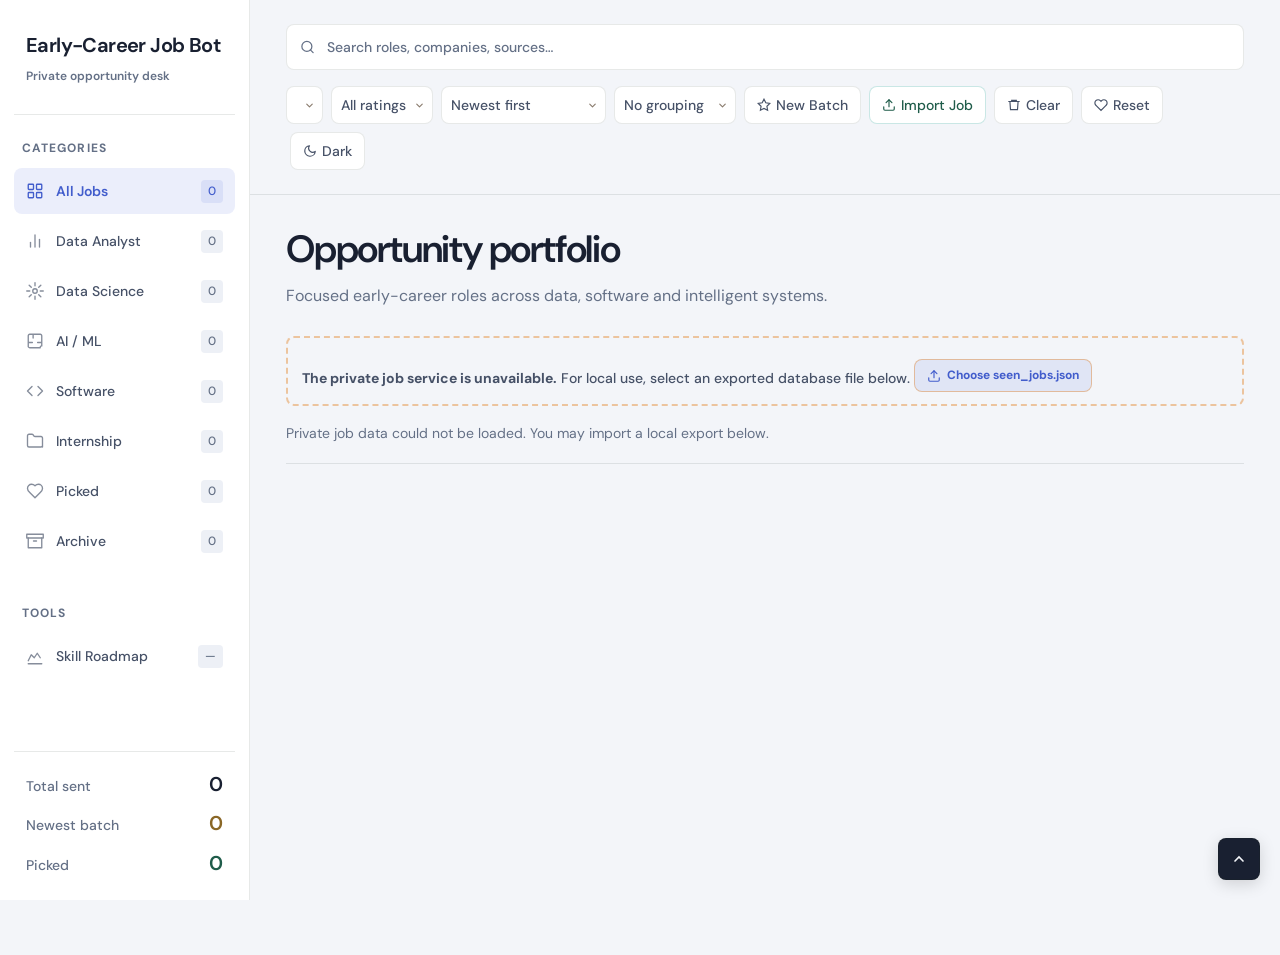
==== commit 7ffb34bd: "Change default theme from light to dark" ====
--- a/index.html
+++ b/index.html
@@ -4,7 +4,7 @@
   <meta charset="utf-8">
   <script>
     // Initialize theme immediately to prevent FOUC
-    const savedTheme = localStorage.getItem("kasun-theme") || "light";
+    const savedTheme = localStorage.getItem("kasun-theme") || "dark";
     if (savedTheme === "dark") {
       document.documentElement.classList.add("dark-theme");
     } else {
@@ -16,7 +16,7 @@
   <link rel="icon" href="data:image/svg+xml,<svg xmlns='http://www.w3.org/2000/svg' viewBox='0 0 100 100'><rect width='100' height='100' rx='20' fill='%231f5c4a'/><text x='50' y='70' font-family='serif' font-size='62' font-weight='700' fill='%23ffffff' text-anchor='middle'>J</text></svg>">
   <link rel="preconnect" href="https://fonts.googleapis.com">
   <link rel="preconnect" href="https://fonts.gstatic.com" crossorigin>
-  <link href="https://fonts.googleapis.com/css2?family=Inter:wght@400;500;600;700;800;900&display=swap" rel="stylesheet">
+  <link href="https://fonts.googleapis.com/css2?family=DM+Sans:wght@400;500;600;700&display=swap" rel="stylesheet">
   <style>
     :root {
       /* ── Premium Light Theme (Stone & Warm Amber) ── */
@@ -843,6 +843,93 @@
     @media (prefers-reduced-motion: reduce) {
       *, *::before, *::after { scroll-behavior: auto !important; transition: none !important; animation: none !important; }
     }
+
+/* Vela-inspired workspace: graphite, cool blue, generous type and spacing. */
+:root { --sidebar-w:250px; --topbar-h:auto; --r:14px; --r-sm:8px;
+ --blue:#425dcc; --blue-pale:#526ede; --blue-dim:rgba(90,117,220,.12);
+ --void:#f3f5f9; --surface-0:#fff; --surface-1:#fafbfe; --surface-2:#edf0f6;
+ --ink:#192031; --ink-2:#465167; --ink-3:#647086; }
+html.dark-theme { color-scheme:dark; --void:#0e1117; --surface-0:#151922;
+ --surface-1:#191e28; --surface-2:#202632; --surface-3:#293248;
+ --rim:#2a303d; --rim-strong:#465168; --ink:#edf0f7; --ink-2:#c0c8d8; --ink-3:#98a3b8;
+ --blue:#8ba6ff; --blue-pale:#aac0ff; --blue-dim:rgba(139,166,255,.12);
+ --teal:#7ed5bc; --teal-dim:rgba(126,213,188,.10); --amber:#e5be78;
+ --sh:none; --sh-sm:none; --star-off:#637087; --star-on:#e5be78; }
+body,button,input,select,textarea { font-family:'DM Sans',system-ui,-apple-system,'Segoe UI',sans-serif; }
+body { font-size:16px; line-height:1.6; }
+.layout { grid-template-columns:var(--sidebar-w) minmax(0,1fr); grid-template-rows:auto 1fr; }
+.sidebar { padding:32px 14px 24px; background:var(--surface-0); }
+.brand { padding:0 12px 28px; }
+.brand-label { font-family:inherit; font-size:20px; font-weight:650; line-height:1.35; letter-spacing:-.6px; }
+.brand-sub { font-size:12px; margin-top:8px; color:var(--ink-3); }
+.nav-section { padding:24px 0 0; }
+.nav-label { font-size:12px; text-transform:uppercase; letter-spacing:.09em; margin-bottom:10px; }
+.nav-item { min-height:46px; padding:10px 12px; font-size:14px; gap:12px; margin-bottom:4px; }
+.nav-item.active { font-weight:600; }
+.nav-item.active::before { display:none; }
+.nav-icon { width:18px; height:18px; }
+.nav-badge { font-size:12px; font-weight:500; border:0; padding:2px 7px; }
+.nav-item.active .nav-badge { background:var(--blue-dim); }
+.sidebar-stats { padding:22px 12px 0; gap:16px; }
+.stat-label { font-size:14px; } .stat-value { font-size:20px; font-weight:600; }
+.topbar { position:relative; height:auto; min-height:140px; flex-wrap:wrap; padding:24px 36px; gap:16px; align-content:center; background:var(--void); }
+.search-wrap { flex:1 1 100%; max-width:none; }
+#search { height:46px; font-size:14px; background:var(--surface-0); padding-left:40px; }
+.search-icon { left:14px; }
+.topbar-controls { width:100%; flex-wrap:wrap; gap:8px; margin:0; }
+.pill-select,.topbar-btn { height:38px; font-size:14px; font-weight:500; background-color:var(--surface-0); }
+.topbar-btn { padding:0 12px; }
+.main { padding:32px 36px 64px; width:100%; max-width:1700px; margin:0 auto; }
+.page-head { padding:0; margin-bottom:28px; }
+.page-title { font-family:inherit; font-size:clamp(28px,3vw,38px); font-weight:600; letter-spacing:-1.2px; line-height:1.2; }
+.page-sub { font-size:16px; font-weight:400; margin-top:10px; }
+.result-bar { padding:0 0 18px; margin-bottom:26px; } #resultInfo { font-size:14px; font-weight:400; }
+.group-title { font-size:14px; text-transform:none; letter-spacing:0; font-weight:600; margin-bottom:16px; }
+.group-count { font-size:12px; font-weight:500; }
+.grid { grid-template-columns:repeat(auto-fill,minmax(min(100%,340px),1fr)); gap:20px; }
+.card { min-height:0; border-radius:14px; box-shadow:none; }
+.card::before { display:none; }
+.card:hover { transform:none; border-color:var(--rim-strong); box-shadow:none; }
+.card.picked-card { border-color:var(--blue); box-shadow:inset 0 0 0 1px var(--blue-dim); }
+.card-body { padding:24px; gap:14px; }
+.cat-tag { font-size:12px; font-weight:500; text-transform:none; letter-spacing:0; padding:3px 8px; margin-bottom:12px; }
+.job-title { font-size:20px; font-weight:600; line-height:1.4; letter-spacing:-.35px; text-wrap:pretty; overflow-wrap:anywhere; }
+.company-name { font-size:14px; font-weight:400; margin-top:5px; }
+.heart-btn { width:36px; height:36px; font-size:20px; }
+.stars-row { gap:12px; } .star-btn { width:28px; height:28px; } .rating-txt { font-size:12px; }
+.meta-list { gap:7px; } .meta-pill { font-size:12px; font-weight:400; max-width:100%; white-space:normal; overflow-wrap:anywhere; }
+.action-row { flex-wrap:wrap; gap:8px; border-top:1px solid var(--rim); padding-top:16px; }
+.action-btn { font-size:14px; height:auto; min-height:36px; padding:6px 10px; font-weight:500; }
+.copy-id-btn { min-height:28px; }
+.compat-label { font-size:12px; font-weight:500; }
+.card-footer { padding:16px 24px; gap:10px; background:transparent; }
+.open-btn,.pick-btn { height:40px; font-size:14px; font-weight:600; }
+.open-btn,.open-btn:hover,.pick-btn.active { color:#111827; background:var(--blue); }
+html:not(.dark-theme) .open-btn,html:not(.dark-theme) .pick-btn.active { color:white; }
+.card.viewed-card::after,.card.last-viewed-card::after { top:0; right:0; transform:none; padding:2px 10px; font-size:12px; font-weight:500; letter-spacing:0; border-radius:0 0 0 8px; box-shadow:none; background:var(--surface-2); color:var(--ink-2); }
+.new-dot { top:10px; left:10px; right:auto; width:6px; height:6px; box-shadow:none; }
+.modal-box { border-radius:16px; max-height:90dvh; overflow-y:auto; border:1px solid var(--rim-strong); }
+.modal-title { font-size:22px; font-weight:600; } .modal-sub,.modal-textarea,.modal-cancel,.modal-confirm { font-size:14px; }
+.modal-cancel,.modal-confirm { min-height:40px; } .modal-confirm { color:#10251f; }
+.empty { border:1px dashed var(--rim-strong); border-radius:14px; background:var(--surface-0); }
+.empty-sub,.file-fallback { font-size:14px; }
+:focus-visible { outline:2px solid var(--blue); outline-offset:3px; }
+@media(max-width:900px) {
+ .layout { grid-template-columns:minmax(0,1fr); grid-template-rows:auto auto 1fr; }
+ .sidebar { width:270px; }
+ .topbar { position:sticky; top:0; min-height:76px; padding:14px 20px; flex-wrap:nowrap; }
+ .search-wrap { flex:1; min-width:0; }
+ .topbar-controls { display:flex; width:auto; } .topbar-controls > :not(#themeToggle) { display:none; }
+ .mobile-filters { top:76px; position:sticky; flex-wrap:wrap; overflow:visible; padding:12px 20px; }
+ .mobile-filters .pill-select { height:38px; font-size:14px; flex:1 1 140px; min-width:0; }
+ .main { padding:28px 20px 60px; }
+ .grid { grid-template-columns:repeat(auto-fill,minmax(min(100%,310px),1fr)); }
+ .result-actions { grid-template-columns:repeat(2,minmax(0,1fr)); gap:8px; }
+ .result-bar { gap:16px; }
+ .topbar-btn { font-size:14px; min-height:40px; }
+}
+@media(max-width:500px) { .main { padding:24px 16px 60px; } .card-body { padding:20px; } .card-footer { padding:16px 20px; } .meta-pill.source { display:inline-flex; } .page-title { letter-spacing:-.7px; } }
+
   </style>
 </head>
 <body>
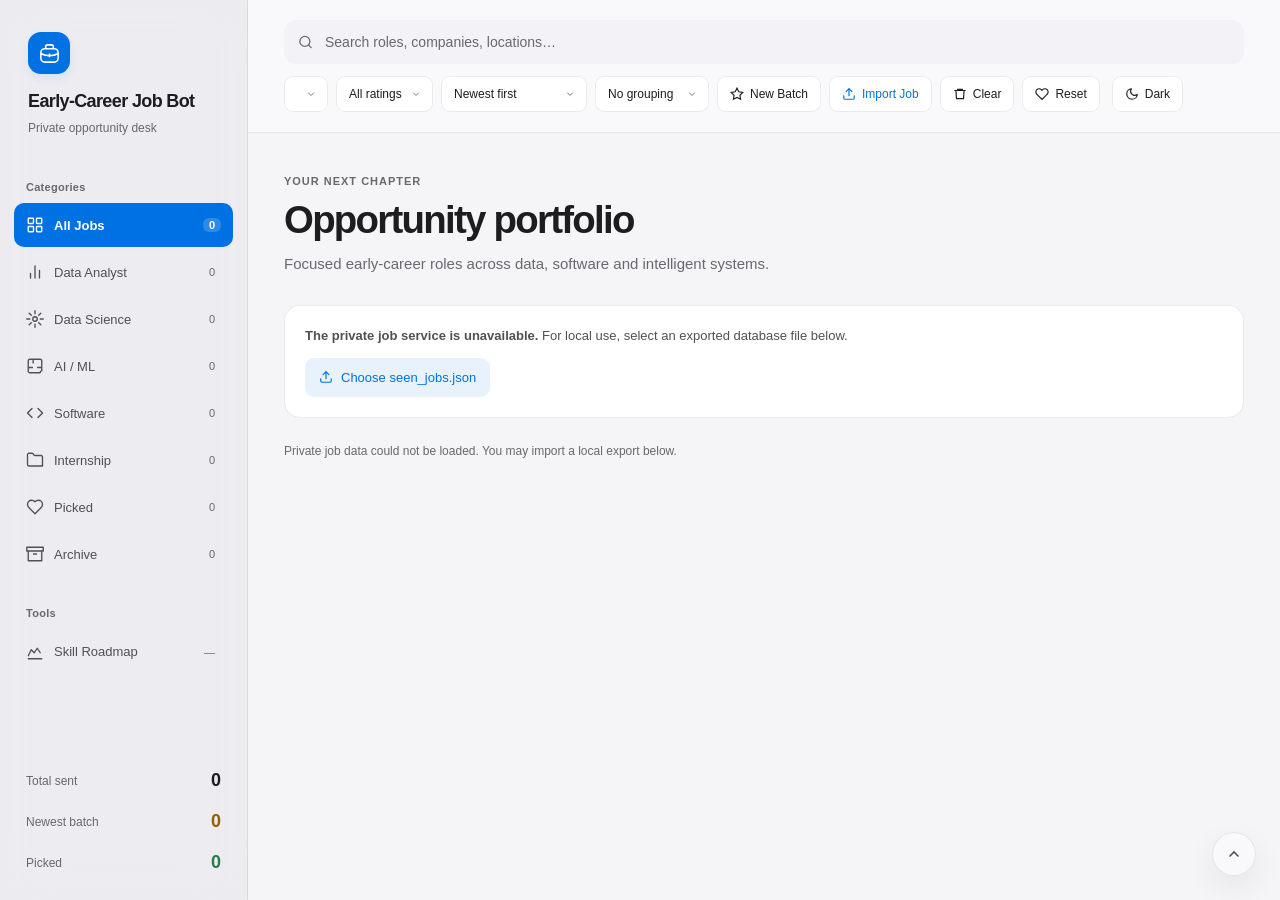
==== commit acb64213: "feat: integrate roadmap into single-page dashboard" ====
--- a/index.html
+++ b/index.html
@@ -4,7 +4,7 @@
   <meta charset="utf-8">
   <script>
     // Initialize theme immediately to prevent FOUC
-    const savedTheme = localStorage.getItem("kasun-theme") || "dark";
+    const savedTheme = localStorage.getItem("kasun-theme") || "light";
     if (savedTheme === "dark") {
       document.documentElement.classList.add("dark-theme");
     } else {
@@ -13,922 +13,184 @@
   </script>
   <meta name="viewport" content="width=device-width, initial-scale=1, viewport-fit=cover">
   <title>Kasun's Job Board</title>
-  <link rel="icon" href="data:image/svg+xml,<svg xmlns='http://www.w3.org/2000/svg' viewBox='0 0 100 100'><rect width='100' height='100' rx='20' fill='%231f5c4a'/><text x='50' y='70' font-family='serif' font-size='62' font-weight='700' fill='%23ffffff' text-anchor='middle'>J</text></svg>">
-  <link rel="preconnect" href="https://fonts.googleapis.com">
-  <link rel="preconnect" href="https://fonts.gstatic.com" crossorigin>
-  <link href="https://fonts.googleapis.com/css2?family=DM+Sans:wght@400;500;600;700&display=swap" rel="stylesheet">
+  <link rel="icon" href="data:image/svg+xml,<svg xmlns='http://www.w3.org/2000/svg' viewBox='0 0 100 100'><rect width='100' height='100' rx='20' fill='%230071e3'/><text x='50' y='70' font-family='serif' font-size='62' font-weight='700' fill='%23ffffff' text-anchor='middle'>J</text></svg>">
   <style>
-    :root {
-      /* ── Premium Light Theme (Stone & Warm Amber) ── */
-      --void:         #faf9f6;                      /* soft alabaster warm white */
-      --surface-0:    #ffffff;
-      --surface-1:    #ffffff;
-      --surface-2:    #f4f3ee;                      /* warm stone */
-      --surface-3:    #f5ecd5;                      /* warm pale cream-amber */
-      --rim:          rgba(27, 24, 20, 0.08);       /* extremely subtle borders */
-      --rim-strong:   rgba(27, 24, 20, 0.16);
-      
-      /* Accent colors */
-      --blue:         #e07b18;                      /* warm safety orange primary */
-      --blue-pale:    #f59e0b;
-      --blue-dim:     rgba(224, 123, 24, 0.08);
-      --blue-glow:    rgba(224, 123, 24, 0.03);
-      
-      /* Typography */
-      --ink:          #1c1814;                      /* charcoal */
-      --ink-2:        #483f35;
-      --ink-3:        #8a7c6e;
-      
-      /* Semantics */
-      --teal:         #0d9488;                      /* modern pine teal */
-      --teal-dim:     rgba(13, 148, 136, 0.08);
-      --rose:         #e11d48;                      /* crimson rose */
-      --rose-dim:     rgba(225, 29, 72, 0.06);
-      --sky:          #2563eb;                      /* royal blue */
-      --sky-dim:      rgba(37, 99, 235, 0.08);
-      --amber:        #b45309;                      /* dark amber */
-      --amber-dim:    rgba(180, 83, 9, 0.08);
-      --violet:       #7c3aed;
-      --violet-dim:   rgba(124, 58, 237, 0.08);
-      --green:        #10b981;
-      --green-dim:    rgba(16, 185, 129, 0.08);
-      
-      /* Category Colors */
-      --cat-ai:       #d97706;
-      --cat-ds:       #2563eb;
-      --cat-da:       #0d9488;
-      --cat-sw:       #b45309;
-      --cat-in:       #e11d48;
-      --cat-re:       #0891b2;
-      --cat-an:       #059669;
-      --cat-ge:       #78350f;
-      
-      /* Rating Stars */
-      --star-off:     #e5e7eb;
-      --star-on:      #f59e0b;
-      
-      /* Tokens */
-      --r:            12px;
-      --r-sm:         8px;
-      --sh:           0 12px 30px -10px rgba(27, 24, 20, 0.12), 0 2px 8px -2px rgba(27, 24, 20, 0.04);
-      --sh-sm:        0 4px 16px -2px rgba(27, 24, 20, 0.06);
-      --sidebar-w:    248px;
-      --topbar-h:     58px;
-      
-      /* Background Glows */
-      --bg-glow-1:    rgba(224, 123, 24, 0.04);
-      --bg-glow-2:    rgba(13, 148, 136, 0.03);
-      --arrow-img:    url("data:image/svg+xml,%3Csvg xmlns='http://www.w3.org/2000/svg' width='11' height='11' viewBox='0 0 24 24' fill='none' stroke='%238a7c6e' stroke-width='2.5' stroke-linecap='round' stroke-linejoin='round'%3E%3Cpath d='m6 9 6 6 6-6'/%3E%3C/svg%3E");
-    }
-
-    :root.dark-theme {
-      /* ── Premium Dark Theme (Slate & Glowing Orange) ── */
-      --void:         #0a0b0d;                      /* deep rich void */
-      --surface-0:    #12141a;                      /* cards & widgets */
-      --surface-1:    #161922;                      /* panels */
-      --surface-2:    #1d212c;                      /* inputs / buttons */
-      --surface-3:    #2b2418;                      /* glowing amber-dark tint */
-      --rim:          rgba(255, 255, 255, 0.06);    /* soft glow outline */
-      --rim-strong:   rgba(255, 255, 255, 0.12);
-      
-      /* Accent colors */
-      --blue:         #f97316;                      /* glowing orange primary */
-      --blue-pale:    #fb923c;
-      --blue-dim:     rgba(249, 115, 22, 0.12);
-      --blue-glow:    rgba(249, 115, 22, 0.05);
-      
-      /* Typography */
-      --ink:          #f3f4f6;                      /* clean off-white */
-      --ink-2:        #d1d5db;                      /* soft silver */
-      --ink-3:        #9ca3af;                      /* muted grey */
-      
-      /* Semantics */
-      --teal:         #14b8a6;                      /* neon teal */
-      --teal-dim:     rgba(20, 184, 166, 0.12);
-      --rose:         #f43f5e;                      /* neon rose */
-      --rose-dim:     rgba(244, 63, 94, 0.10);
-      --sky:          #3b82f6;
-      --sky-dim:      rgba(59, 130, 246, 0.12);
-      --amber:        #fbbf24;
-      --amber-dim:    rgba(251, 191, 36, 0.12);
-      --violet:       #a78bfa;
-      --violet-dim:   rgba(167, 139, 250, 0.12);
-      --green:        #10b981;
-      --green-dim:    rgba(16, 185, 129, 0.12);
-      
-      /* Category Colors */
-      --cat-ai:       #fb923c;
-      --cat-ds:       #60a5fa;
-      --cat-da:       #2dd4bf;
-      --cat-sw:       #fbbf24;
-      --cat-in:       #fb7185;
-      --cat-re:       #22d3ee;
-      --cat-an:       #34d399;
-      --cat-ge:       #c084fc;
-      
-      /* Rating Stars */
-      --star-off:     #374151;
-      --star-on:      #fbbf24;
-      
-      /* Tokens */
-      --sh:           0 16px 36px -12px rgba(0, 0, 0, 0.6), 0 2px 12px -2px rgba(249, 115, 22, 0.04);
-      --sh-sm:        0 4px 18px -4px rgba(0, 0, 0, 0.4);
-      
-      /* Background Glows */
-      --bg-glow-1:    rgba(249, 115, 22, 0.05);
-      --bg-glow-2:    rgba(20, 184, 166, 0.04);
-      --arrow-img:    url("data:image/svg+xml,%3Csvg xmlns='http://www.w3.org/2000/svg' width='11' height='11' viewBox='0 0 24 24' fill='none' stroke='%239ca3af' stroke-width='2.5' stroke-linecap='round' stroke-linejoin='round'%3E%3Cpath d='m6 9 6 6 6-6'/%3E%3C/svg%3E");
-    }
-
-    *, *::before, *::after { box-sizing: border-box; margin: 0; padding: 0; }
-    html { scroll-behavior: smooth; -webkit-text-size-adjust: 100%; }
-
-    body {
-      background: var(--void);
-      color: var(--ink);
-      font-family: 'Inter', system-ui, -apple-system, sans-serif;
-      font-size: 14px;
-      line-height: 1.55;
-      min-height: 100dvh;
-      overflow-x: hidden;
-      transition: background 0.3s ease, color 0.3s ease;
-    }
-
-    body::before {
-      content: '';
-      position: fixed;
-      inset: 0;
-      background:
-        radial-gradient(ellipse 70% 60% at 0% 0%, var(--bg-glow-1) 0%, transparent 55%),
-        radial-gradient(ellipse 60% 50% at 100% 100%, var(--bg-glow-2) 0%, transparent 55%);
-      pointer-events: none;
-      z-index: 0;
-    }
-
-    button, input, select { font: inherit; color: inherit; }
-    button { cursor: pointer; background: none; border: none; }
-    a { color: inherit; text-decoration: none; }
-    img { display: block; }
-
-    /* ─── LAYOUT ─── */
-    .layout {
-      display: grid;
-      grid-template-columns: var(--sidebar-w) 1fr;
-      grid-template-rows: var(--topbar-h) 1fr;
-      min-height: 100dvh;
-    }
-
-    /* ─── SIDEBAR ─── */
-    .sidebar {
-      grid-row: 1 / 3;
-      background: var(--surface-0);
-      border-right: 1px solid var(--rim);
-      display: flex;
-      flex-direction: column;
-      position: sticky;
-      top: 0;
-      height: 100dvh;
-      overflow-y: auto;
-      overflow-x: hidden;
-      padding: 24px 0 20px;
-      z-index: 100;
-      box-shadow: 3px 0 12px rgba(0,0,0,0.02);
-      transition: background 0.3s ease, border-color 0.3s ease;
-    }
-
-    .brand {
-      padding: 0 18px 20px;
-      border-bottom: 1px solid var(--rim);
-      position: relative;
-    }
-
-    .brand::before {
-      content: '';
-      position: absolute;
-      top: -24px; left: 0; right: 0;
-      height: 4px;
-      background: linear-gradient(90deg, var(--blue) 0%, var(--amber) 40%, var(--rose) 70%, var(--sky) 100%);
-    }
-
-    .brand-label { font-size: 17px; font-weight: 800; color: var(--ink); line-height: 1.1; letter-spacing: -0.02em; }
-    .brand-sub { font-size: 10px; color: var(--ink-3); letter-spacing: 0.1em; text-transform: uppercase; margin-top: 3px; font-weight: 600; }
-
-    .nav-section { padding: 14px 10px 0; }
-    .nav-label { font-size: 10px; letter-spacing: 0.13em; text-transform: uppercase; color: var(--ink-3); padding: 0 8px; margin-bottom: 4px; font-weight: 700; }
-
-    .nav-item {
-      display: flex; align-items: center; gap: 9px;
-      padding: 8px 10px;
-      border-radius: var(--r-sm);
-      font-size: 13px; font-weight: 500; color: var(--ink-2);
-      transition: background 0.2s, color 0.2s;
-      width: 100%; text-align: left; cursor: pointer;
-      border: none; background: none; position: relative;
-      text-decoration: none;
-    }
-
-    .nav-item:hover { background: var(--blue-dim); color: var(--blue); }
-    .nav-item.active { background: var(--blue-dim); color: var(--blue); font-weight: 700; }
-    .nav-item.active::before { content: ''; position: absolute; left: 0; top: 15%; bottom: 15%; width: 3px; background: var(--blue); border-radius: 2px; }
-    .nav-icon { width: 16px; height: 16px; flex-shrink: 0; opacity: 0.65; }
-    .nav-item.active .nav-icon { opacity: 1; }
-
-    .nav-badge {
-      margin-left: auto;
-      background: var(--surface-2); color: var(--ink-3);
-      font-size: 10px; font-weight: 700;
-      padding: 2px 6px; border-radius: 4px;
-      min-width: 20px; text-align: center;
-      border: 1px solid var(--rim);
-    }
-    .nav-item.active .nav-badge { background: rgba(224,123,24,0.14); color: var(--blue); }
-
-    .sidebar-stats {
-      margin-top: auto; padding: 16px 16px 0;
-      border-top: 1px solid var(--rim);
-      display: flex; flex-direction: column; gap: 9px;
-    }
-    .stat-row { display: flex; justify-content: space-between; align-items: baseline; }
-    .stat-label { font-size: 11px; color: var(--ink-3); font-weight: 500; }
-    .stat-value { font-size: 21px; font-weight: 900; color: var(--ink); line-height: 1; letter-spacing: -0.02em; }
-    .stat-value.gold { color: var(--amber); }
-    .stat-value.teal { color: var(--teal); }
-
-    /* ─── TOPBAR ─── */
-    .topbar {
-      grid-column: 2;
-      background: var(--surface-0);
-      border-bottom: 1px solid var(--rim);
-      display: flex; align-items: center; gap: 8px;
-      padding: 0 20px;
-      position: sticky; top: 0; z-index: 90;
-      height: var(--topbar-h);
-      box-shadow: 0 2px 8px rgba(0,0,0,0.01);
-      transition: background 0.3s ease, border-color 0.3s ease;
-    }
-
-    .search-wrap { flex: 1; max-width: 380px; position: relative; }
-    .search-icon { position: absolute; left: 11px; top: 50%; transform: translateY(-50%); color: var(--ink-3); pointer-events: none; }
-
-    #search {
-      width: 100%;
-      background: var(--surface-2); border: 1px solid var(--rim); border-radius: var(--r-sm);
-      height: 36px; padding: 0 10px 0 36px;
-      color: var(--ink); font-size: 13px; font-weight: 500; outline: none;
-      transition: border-color 0.2s, box-shadow 0.2s, background 0.2s;
-    }
-    #search::placeholder { color: var(--ink-3); }
-    #search:focus { border-color: var(--blue); background: var(--surface-0); box-shadow: 0 0 0 3px var(--blue-dim); }
-
-    .topbar-controls { display: flex; align-items: center; gap: 6px; margin-left: auto; }
-
-    .pill-select {
-      background: var(--surface-2); border: 1px solid var(--rim); border-radius: var(--r-sm);
-      height: 34px; padding: 0 26px 0 9px;
-      color: var(--ink-2); font-size: 12px; font-weight: 600; outline: none;
-      appearance: none; -webkit-appearance: none; cursor: pointer;
-      background-image: var(--arrow-img);
-      background-repeat: no-repeat; background-position: right 7px center;
-      transition: border-color 0.2s, background 0.2s;
-    }
-    .pill-select:focus { border-color: var(--blue); }
-    .pill-select option { background: var(--surface-1); color: var(--ink); }
-
-    .topbar-btn {
-      height: 34px; padding: 0 11px;
-      border-radius: var(--r-sm); border: 1px solid var(--rim);
-      background: var(--surface-2); color: var(--ink-2);
-      font-size: 12px; font-weight: 600;
-      display: flex; align-items: center; gap: 5px;
-      transition: background 0.2s, color 0.2s, border-color 0.2s;
-      white-space: nowrap;
-    }
-    .topbar-btn:hover { background: var(--blue-dim); color: var(--blue); border-color: var(--blue); }
-    .topbar-btn.danger:hover { border-color: var(--rose); color: var(--rose); background: var(--rose-dim); }
-
-    .mobile-menu-btn {
-      display: none; width: 36px; height: 36px;
-      align-items: center; justify-content: center;
-      border-radius: var(--r-sm); border: 1px solid var(--rim);
-      background: var(--surface-2); color: var(--ink-2); flex-shrink: 0;
-    }
-
-    /* ─── MAIN ─── */
-    .main { grid-column: 2; padding: 24px 24px 60px; min-width: 0; }
-
-    .page-head { margin-bottom: 20px; }
-    .page-title { font-size: clamp(20px, 2.6vw, 28px); font-weight: 900; color: var(--ink); line-height: 1.1; letter-spacing: -0.03em; }
-    .page-sub { font-size: 13px; font-weight: 500; color: var(--ink-3); margin-top: 4px; }
-
-    .result-bar {
-      display: flex; justify-content: space-between; align-items: center;
-      padding: 6px 0 14px; border-bottom: 1px solid var(--rim); margin-bottom: 20px;
-    }
-    #resultInfo { font-size: 12px; font-weight: 600; color: var(--ink-3); }
-    .result-actions { display: flex; gap: 6px; }
-
-    /* ─── GROUPS ─── */
-    .group { margin-bottom: 32px; }
-    .group-title {
-      display: flex; align-items: center; gap: 8px;
-      font-size: 10.5px; letter-spacing: 0.12em; text-transform: uppercase;
-      font-weight: 800; color: var(--ink-3); margin-bottom: 14px;
-    }
-    .group-title::after { content: ''; flex: 1; height: 1px; background: var(--rim); }
-    .group-count {
-      background: var(--blue-dim); color: var(--blue);
-      font-size: 10px; font-weight: 800;
-      padding: 2px 7px; border-radius: 4px;
-      border: 1px solid var(--rim);
-    }
-
-    /* ─── TILE GRID ─── */
-    .grid {
-      display: grid;
-      grid-template-columns: repeat(auto-fill, minmax(300px, 1fr));
-      gap: 16px;
-    }
-
-    /* ─── TILE CARD (Premium Redesign) ─── */
-    .card {
-      background: var(--surface-0);
-      border: 1px solid var(--rim);
-      border-radius: var(--r);
-      display: flex;
-      flex-direction: column;
-      position: relative;
-      overflow: hidden;
-      transition: border-color 0.25s cubic-bezier(0.4, 0, 0.2, 1), 
-                  transform 0.25s cubic-bezier(0.4, 0, 0.2, 1), 
-                  box-shadow 0.25s cubic-bezier(0.4, 0, 0.2, 1),
-                  opacity 0.25s ease;
-      cursor: pointer;
-      animation: fadeUp 350ms cubic-bezier(0.16, 1, 0.3, 1) backwards;
-      min-height: 350px;
-      box-shadow: var(--sh-sm);
-    }
-
-    .card:hover {
-      border-color: var(--blue);
-      transform: translateY(-4px) scale(1.01);
-      box-shadow: var(--sh);
-    }
-
-    /* Left accent bar — coloured by category */
-    .card::before {
-      content: '';
-      position: absolute;
-      left: 0; top: 0; bottom: 0;
-      width: 4px;
-      border-radius: var(--r) 0 0 var(--r);
-      z-index: 2;
-    }
-
-    .card.cat-ai::before    { background: var(--cat-ai); }
-    .card.cat-ds::before    { background: var(--cat-ds); }
-    .card.cat-da::before    { background: var(--cat-da); }
-    .card.cat-sw::before    { background: var(--cat-sw); }
-    .card.cat-in::before    { background: var(--cat-in); }
-    .card.cat-re::before    { background: var(--cat-re); }
-    .card.cat-an::before    { background: var(--cat-an); }
-    .card.cat-ge::before    { background: var(--cat-ge); }
-
-    .card.picked-card {
-      border-color: var(--blue-pale);
-      box-shadow: 0 0 0 3px var(--blue-dim), var(--sh-sm);
-    }
-
-    /* Archive animation out */
-    .card.card-archiving {
-      opacity: 0 !important;
-      transform: scale(0.9) translateY(12px) !important;
-      pointer-events: none;
-    }
-
-    /* ── RIBBON ── */
-    .card.viewed-card::after,
-    .card.last-viewed-card::after {
-      content: attr(data-ribbon);
-      position: absolute;
-      top: 12px; right: -28px;
-      font-size: 8.5px; font-weight: 900;
-      letter-spacing: 0.1em;
-      padding: 3px 28px;
-      transform: rotate(45deg);
-      z-index: 10; pointer-events: none;
-    }
-
-    .card.viewed-card::after {
-      background: var(--teal);
-      color: #fff;
-      box-shadow: 0 2px 8px rgba(20,184,166,0.3);
-    }
-
-    .card.last-viewed-card::after {
-      background: var(--blue);
-      color: #fff;
-      box-shadow: 0 2px 8px var(--blue-dim);
-    }
-
-    .card.viewed-card { opacity: 0.93; }
-
-    /* ── NEW DOT ── */
-    .new-dot {
-      position: absolute; top: 8px; right: 8px;
-      width: 8px; height: 8px;
-      background: var(--rose); border-radius: 50%;
-      box-shadow: 0 0 0 3px var(--rose-dim);
-      z-index: 5;
-    }
-
-    /* ── CARD THUMB ── */
-    .card-thumb {
-      height: 125px;
-      background-size: cover;
-      background-position: center;
-      background-color: var(--surface-2);
-      border-bottom: 1px solid var(--rim);
-      flex-shrink: 0;
-      position: relative;
-      transition: transform 0.5s cubic-bezier(0.16, 1, 0.3, 1);
-    }
-
-    .card:hover .card-thumb {
-      transform: scale(1.03);
-    }
-
-    .card-thumb::after {
-      content: '';
-      position: absolute;
-      inset: 0;
-      background: linear-gradient(to bottom, transparent 50%, rgba(0,0,0,0.35));
-      pointer-events: none;
-    }
-
-    /* ── CARD BODY ── */
-    .card-body {
-      padding: 16px 16px 14px 20px;
-      display: flex; flex-direction: column; flex: 1; gap: 8px;
-    }
-
-    .card-top-row {
-      display: flex; align-items: flex-start;
-      justify-content: space-between; gap: 6px;
-    }
-
-    .card-title-block { flex: 1; min-width: 0; }
-
-    .cat-tag {
-      display: inline-flex; align-items: center;
-      font-size: 9px; font-weight: 800;
-      letter-spacing: 0.08em; text-transform: uppercase;
-      padding: 2px 6px; border-radius: 4px;
-      margin-bottom: 6px;
-      border: 1px solid transparent;
-      transition: background 0.3s, color 0.3s;
-    }
-    .cat-tag.cat-ai  { background: var(--blue-dim);  color: var(--cat-ai); border-color: rgba(249,115,22,0.2); }
-    .cat-tag.cat-ds  { background: var(--sky-dim);   color: var(--cat-ds); border-color: rgba(37,99,235,0.18); }
-    .cat-tag.cat-da  { background: var(--teal-dim);  color: var(--cat-da); border-color: rgba(13,148,136,0.18); }
-    .cat-tag.cat-sw  { background: var(--amber-dim);  color: var(--cat-sw); border-color: rgba(180,83,9,0.18); }
-    .cat-tag.cat-in  { background: var(--rose-dim);  color: var(--cat-in); border-color: rgba(225,29,72,0.15); }
-    .cat-tag.cat-re  { background: rgba(8,145,178,0.08);  color: var(--cat-re); border-color: rgba(8,145,178,0.18); }
-    .cat-tag.cat-an  { background: rgba(5,150,105,0.08);  color: var(--cat-an); border-color: rgba(5,150,105,0.18); }
-    .cat-tag.cat-ge  { background: rgba(120,53,15,0.08);  color: var(--cat-ge); border-color: rgba(120,53,15,0.18); }
-
-    .job-title {
-      font-size: 14.5px; font-weight: 800; line-height: 1.25;
-      color: var(--ink); letter-spacing: -0.01em;
-    }
-    .job-title a { color: inherit; transition: color 0.2s; }
-    .job-title a:hover { color: var(--blue); }
-
-    .company-name { font-size: 12px; font-weight: 600; color: var(--ink-3); margin-top: 2px; }
-
-    .heart-btn {
-      flex-shrink: 0; width: 30px; height: 30px;
-      display: flex; align-items: center; justify-content: center;
-      border-radius: var(--r-sm); border: 1px solid var(--rim);
-      background: var(--surface-2); color: var(--ink-3);
-      font-size: 14px;
-      transition: background 0.2s, color 0.2s, border-color 0.2s;
-    }
-    .heart-btn:hover { border-color: var(--rose); color: var(--rose); background: var(--rose-dim); }
-    .heart-btn.picked { color: var(--rose); border-color: var(--rose); background: var(--rose-dim); }
-
-    /* ── STARS (Larger Redesign) ── */
-    .stars-row { display: flex; align-items: center; gap: 6px; }
-    .stars { display: flex; flex-direction: row-reverse; justify-content: flex-end; gap: 2px; }
-    .stars:hover .star-btn { color: var(--star-off); }
-    .star-btn {
-      font-size: 20px; color: var(--star-off); /* Larger Star Rate */
-      transition: transform 0.15s, color 0.15s, opacity 0.15s; padding: 0; line-height: 1;
-      width: 22px; height: 22px;
-      display: flex; align-items: center; justify-content: center;
-      opacity: 0.85;
-    }
-    .star-btn.on { color: var(--star-on); opacity: 1; }
-    .stars .star-btn:hover,
-    .stars .star-btn:hover ~ .star-btn { color: var(--star-on); opacity: 1; }
-    .stars .star-btn:hover { transform: scale(1.2); }
-    .rating-txt { font-size: 11px; font-weight: 600; color: var(--ink-3); }
-
-    /* ── META PILLS ── */
-    .meta-list { display: flex; flex-wrap: wrap; gap: 4px; }
-    .meta-pill {
-      display: inline-flex; align-items: center; gap: 3px;
-      padding: 3px 8px; border-radius: 6px;
-      font-size: 11px; font-weight: 700;
-      background: var(--surface-2); color: var(--ink-2);
-      border: 1px solid var(--rim);
-      white-space: nowrap; max-width: 160px;
-      overflow: hidden; text-overflow: ellipsis;
-      transition: background 0.2s, color 0.2s, border-color 0.2s;
-    }
-    .meta-pill.source { background: var(--sky-dim); color: var(--sky); border-color: rgba(37,99,235,0.15); }
-    .meta-pill.new-badge { background: var(--rose-dim); color: var(--rose); border-color: rgba(225,29,72,0.15); font-weight: 800; letter-spacing: 0.05em; }
-    .meta-pill.date { background: var(--teal-dim); color: var(--teal); border-color: rgba(13,148,136,0.15); }
-
-    /* ── CARD FOOTER ── */
-    .card-footer {
-      display: flex; gap: 6px;
-      padding: 10px 16px 12px 20px;
-      border-top: 1px solid var(--rim);
-      background: var(--surface-2);
-      margin-top: auto;
-      border-bottom-left-radius: var(--r);
-      border-bottom-right-radius: var(--r);
-      transition: background 0.3s ease, border-color 0.3s ease;
-    }
-
-    .open-btn {
-      flex: 1;
-      display: flex; align-items: center; justify-content: center; gap: 5px;
-      height: 32px; border-radius: var(--r-sm);
-      border: 1px solid var(--rim); background: var(--surface-0);
-      color: var(--ink-2); font-size: 12px; font-weight: 700;
-      transition: background 0.2s, color 0.2s, border-color 0.2s;
-      text-decoration: none;
-    }
-    .open-btn:hover { background: var(--blue-dim); color: var(--blue); border-color: var(--blue); }
-
-    .pick-btn {
-      height: 32px; padding: 0 13px; border-radius: var(--r-sm);
-      border: 1px solid var(--rim); background: var(--surface-0);
-      color: var(--ink-2); font-size: 12px; font-weight: 700;
-      transition: background 0.2s, color 0.2s, border-color 0.2s;
-      white-space: nowrap;
-    }
-    .pick-btn:hover { background: var(--blue-dim); color: var(--blue); border-color: var(--blue); }
-    .pick-btn.active { background: var(--blue); color: #fff; border-color: var(--blue); }
-
-    /* ── ACTION ROW ── */
-    .action-row {
-      display: flex; gap: 4px;
-      padding: 8px 0 0;
-      border-top: 1px dashed var(--rim);
-      margin-top: auto;
-    }
-
-    .action-btn {
-      flex: 1;
-      display: flex; align-items: center; justify-content: center; gap: 3px;
-      height: 26px; border-radius: var(--r-sm);
-      border: 1px solid var(--rim);
-      background: var(--surface-2); color: var(--ink-3);
-      font-size: 10.5px; font-weight: 700;
-      transition: background 0.2s, color 0.2s, border-color 0.2s;
-      white-space: nowrap; letter-spacing: 0.01em;
-    }
-    .action-btn.prompt-btn:hover { background: var(--blue-dim); color: var(--blue); border-color: var(--blue); }
-    .action-btn.import-btn:hover { background: var(--teal-dim); color: var(--teal); border-color: var(--teal); }
-    .action-btn.import-btn.mapped { background: var(--teal-dim); color: var(--teal); border-color: var(--teal); }
-    .action-btn.archive-btn:hover { background: var(--amber-dim); color: var(--amber); border-color: var(--amber); }
-    .copy-id-btn { flex: 0; padding: 0 8px; }
-
-    /* ── COMPAT BAR ── */
-    .compat-bar { display: flex; align-items: center; gap: 7px; padding: 5px 0 0; }
-    .compat-track { flex: 1; height: 5px; background: var(--surface-2); border-radius: 3px; overflow: hidden; border: 1px solid var(--rim); }
-    .compat-fill { height: 100%; border-radius: 3px; transition: width 0.45s ease; }
-    .compat-label { font-size: 10px; font-weight: 800; flex-shrink: 0; }
-
-    /* ── EMPTY ── */
-    .empty { grid-column: 1 / -1; text-align: center; padding: 60px 20px; color: var(--ink-3); }
-    .empty-icon { font-size: 36px; margin-bottom: 10px; opacity: 0.35; }
-    .empty-title { font-size: 18px; font-weight: 800; color: var(--ink-2); margin-bottom: 6px; }
-    .empty-sub { font-size: 13px; font-weight: 500; }
-
-    /* ── FILE FALLBACK ── */
-    .file-fallback {
-      display: none; margin-bottom: 16px; padding: 12px 14px;
-      border: 2px dashed rgba(224,123,24,0.40); border-radius: var(--r-sm);
-      background: var(--blue-glow); color: var(--ink-2);
-      font-size: 13px; font-weight: 500;
-    }
-    .file-input-label {
-      display: inline-flex; align-items: center; gap: 6px;
-      margin-top: 9px; padding: 6px 12px;
-      border-radius: var(--r-sm); border: 1.5px solid rgba(224,123,24,0.40);
-      background: var(--blue-dim); color: var(--blue);
-      font-size: 12px; font-weight: 700; cursor: pointer;
-    }
-    .file-input-label:hover { background: rgba(224,123,24,0.18); }
-    #jsonFile { display: none; }
-
-    /* ── SCROLL TOP ── */
-    .to-top {
-      position: fixed; right: 20px; bottom: 20px;
-      width: 42px; height: 42px;
-      display: flex; align-items: center; justify-content: center;
-      border-radius: var(--r-sm); background: var(--ink);
-      border: 1px solid var(--rim-strong); color: var(--void); font-size: 16px;
-      box-shadow: 0 4px 16px rgba(0,0,0,0.15);
-      transition: background 0.2s, transform 0.2s, box-shadow 0.2s;
-      z-index: 200;
-    }
-    .to-top:hover { background: var(--ink-2); transform: translateY(-2px); box-shadow: 0 7px 20px rgba(0,0,0,0.22); }
-
-    /* ── SIDEBAR OVERLAY ── */
-    .sidebar-overlay {
-      display: none; position: fixed; inset: 0;
-      background: rgba(0,0,0,0.4); z-index: 150;
-      backdrop-filter: blur(2px); -webkit-backdrop-filter: blur(2px);
-    }
-
-    /* ── MODALS ── */
-    .modal-overlay {
-      display: none; position: fixed; inset: 0;
-      background: rgba(0,0,0,0.45); z-index: 1000;
-      align-items: center; justify-content: center;
-      padding: 20px;
-      backdrop-filter: blur(3px); -webkit-backdrop-filter: blur(3px);
-    }
-    .modal-overlay.open { display: flex; }
-    .modal-box {
-      background: var(--surface-0); border-radius: var(--r);
-      border: 1px solid var(--rim-strong); box-shadow: var(--sh);
-      width: 100%; max-width: 520px;
-      animation: fadeUp 200ms ease;
-      transition: background 0.3s ease, border-color 0.3s ease;
-    }
-    .modal-head { padding: 18px 20px 12px; border-bottom: 1px solid var(--rim); }
-    .modal-title { font-size: 15px; font-weight: 800; color: var(--ink); margin-bottom: 2px; }
-    .modal-sub { font-size: 12px; font-weight: 500; color: var(--ink-3); }
-    .modal-body { padding: 14px 20px; }
-    .modal-textarea {
-      width: 100%; height: 170px; resize: vertical;
-      border: 1px solid var(--rim-strong); border-radius: var(--r-sm);
-      background: var(--surface-2); padding: 9px 11px;
-      font-size: 12px; color: var(--ink); outline: none;
-      transition: border-color 0.2s, background 0.2s;
-      font-family: 'Courier New', monospace; line-height: 1.5;
-    }
-    .modal-textarea:focus { border-color: var(--teal); box-shadow: 0 0 0 3px var(--teal-dim); }
-    .modal-footer { display: flex; justify-content: flex-end; gap: 8px; padding: 0 20px 16px; }
-    .modal-cancel {
-      height: 34px; padding: 0 14px; border-radius: var(--r-sm);
-      border: 1px solid var(--rim); background: var(--surface-2);
-      color: var(--ink-2); font-size: 12px; font-weight: 600;
-      transition: background 0.2s;
-    }
-    .modal-cancel:hover { background: var(--surface-3); }
-    .modal-confirm {
-      height: 34px; padding: 0 16px; border-radius: var(--r-sm);
-      border: 1px solid var(--rim-strong); background: var(--teal); color: #fff;
-      font-size: 12px; font-weight: 800;
-      transition: background 0.2s, transform 0.08s;
-    }
-    .modal-confirm:hover { background: #0f766e; }
-    .modal-confirm:active { transform: scale(0.97); }
-
-    /* Theme toggle micro-animation */
-    #themeToggle svg {
-      transition: transform 0.35s cubic-bezier(0.4, 0, 0.2, 1);
-    }
-    #themeToggle:hover svg {
-      transform: rotate(30deg);
-    }
-
-    /* ─── ANIMATIONS ─── */
-    @keyframes fadeUp {
-      from { opacity: 0; transform: translateY(8px); }
-      to   { opacity: 1; transform: translateY(0); }
-    }
-
-    /* ─── RESPONSIVE ─── */
-
-    /* Landscape tablet */
-    @media (min-width: 901px) and (max-width: 1280px) {
-      :root { --sidebar-w: 210px; }
-      .grid { grid-template-columns: repeat(auto-fill, minmax(280px, 1fr)); }
-      .main { padding: 20px 18px 60px; }
-    }
-
-    /* Wide desktop */
-    @media (min-width: 1500px) {
-      .grid { grid-template-columns: repeat(auto-fill, minmax(320px, 1fr)); }
-    }
-
-    /* Tablet / mobile breakpoint */
-    @media (max-width: 900px) {
-      :root { --sidebar-w: 260px; }
-
-      .layout {
-        grid-template-columns: 1fr;
-        grid-template-rows: var(--topbar-h) 1fr;
-      }
-
-      .sidebar {
-        grid-row: auto;
-        position: fixed;
-        left: 0; top: 0;
-        height: 100dvh;
-        z-index: 200;
-        transform: translateX(-110%);
-        transition: transform 240ms cubic-bezier(0.4,0,0.2,1);
-      }
-      .sidebar.open { transform: translateX(0); }
-      .sidebar-overlay.open { display: block; }
-
-      .topbar { grid-column: 1; padding: 0 12px; }
-      .search-wrap { max-width: none; flex: 1; }
-      .mobile-menu-btn { display: flex; }
-      .topbar-controls { display: none; }
-
-      .main { grid-column: 1; padding: 14px 12px 80px; }
-      .page-head { margin-bottom: 14px; }
-
-      .result-bar {
-        flex-direction: column; align-items: flex-start; gap: 8px; padding-bottom: 12px;
-      }
-      .result-actions {
-        width: 100%; display: grid;
-        grid-template-columns: 1fr 1fr 1fr 1fr;
-        gap: 5px;
-      }
-      .topbar-btn { justify-content: center; font-size: 11px; padding: 0 7px; }
-
-      /* Mobile sticky filters */
-      .mobile-filters {
-        display: flex; gap: 6px; overflow-x: auto;
-        scrollbar-width: none; padding: 8px 10px;
-        background: var(--surface-0);
-        border-bottom: 1px solid var(--rim);
-        position: sticky; top: var(--topbar-h); z-index: 80;
-        -webkit-overflow-scrolling: touch;
-      }
-      .mobile-filters::-webkit-scrollbar { display: none; }
-      .mobile-filters .pill-select { flex-shrink: 0; height: 30px; font-size: 11px; padding-left: 8px; }
-
-      /* Mobile: 2 columns */
-      .grid { grid-template-columns: repeat(2, 1fr); gap: 10px; }
-
-      .to-top { right: 10px; bottom: 16px; width: 38px; height: 38px; }
-    }
-
-    /* Phone portrait: 1 column */
-    @media (max-width: 500px) {
-      .grid { grid-template-columns: 1fr; }
-      .meta-pill.source { display: none; }
-    }
-
-    /* Landscape phone: 2 columns */
-    @media (max-width: 900px) and (orientation: landscape) and (max-height: 500px) {
-      .grid { grid-template-columns: repeat(2, 1fr); }
-    }
-
-    /* Quiet editorial layer: restrained colour and strong information hierarchy. */
-    :root {
-      --void: #f5f5f1; --surface-0: #ffffff; --surface-1: #fbfbf8;
-      --surface-2: #f0f1ec; --surface-3: #e8eee9;
-      --rim: rgba(25,39,34,.10); --rim-strong: rgba(25,39,34,.20);
-      --blue: #1f5c4a; --blue-pale: #2f7661; --blue-dim: rgba(31,92,74,.09);
-      --blue-glow: transparent; --ink: #18221e; --ink-2: #46534e; --ink-3: #78827e;
-      --teal: #1f5c4a; --teal-dim: rgba(31,92,74,.09);
-      --amber: #8a6726; --amber-dim: rgba(138,103,38,.09);
-      --r: 10px; --r-sm: 7px;
-      --sh: 0 10px 28px rgba(25,39,34,.07); --sh-sm: 0 3px 12px rgba(25,39,34,.06);
-    }
-    html.dark-theme {
-      --void: #111714; --surface-0: #18201c; --surface-1: #1c2521;
-      --surface-2: #232e29; --surface-3: #27362f;
-      --rim: rgba(236,242,238,.08); --rim-strong: rgba(236,242,238,.16);
-      --blue: #79b59f; --blue-pale: #9ac9b8; --blue-dim: rgba(121,181,159,.12);
-      --blue-glow: transparent; --ink: #eef3f0; --ink-2: #bdc9c3; --ink-3: #89968f;
-      --teal: #79b59f; --teal-dim: rgba(121,181,159,.12);
-      --sh: 0 12px 30px rgba(0,0,0,.22); --sh-sm: 0 3px 12px rgba(0,0,0,.18);
-    }
-    body { background: var(--void); background-image: none; }
-    body::before, .brand::before { display: none; }
-    .brand-label, .page-title { font-family: Georgia, 'Times New Roman', serif; font-weight: 700; }
-    .brand-label { font-size: 19px; }
-    .brand-sub, .nav-label { text-transform: none; letter-spacing: normal; }
-    .page-head { padding-top: 8px; }
-    .page-title { font-size: clamp(26px,3vw,38px); letter-spacing: normal; text-wrap: balance; }
-    .page-sub { max-width: 62ch; text-wrap: pretty; }
-    .sidebar, .topbar { box-shadow: none; }
-    .topbar { background: var(--surface-0); }
-    .grid { grid-template-columns: repeat(auto-fill,minmax(330px,1fr)); gap: 16px; }
-    .card { border: 1px solid var(--rim); box-shadow: var(--sh-sm); animation: none; overflow: hidden; }
-    .card:hover { transform: translateY(-2px); box-shadow: var(--sh); border-color: var(--rim-strong); }
-    .card-thumb { display: none; }
-    .job-title { line-height: 1.32; text-wrap: balance; }
-    .company-name, .result-bar, .meta-list { text-wrap: pretty; }
-    .stat-value, .nav-badge, .rating-txt, #resultInfo { font-variant-numeric: tabular-nums; }
-    .meta-pill.salary { color: var(--teal); background: var(--teal-dim); }
-    .meta-pill.salary.missing { color: var(--ink-3); background: var(--surface-2); }
-    .open-btn { background: var(--blue); }
-    .open-btn:hover { background: var(--blue-pale); }
-    button, a, select, input { transition-duration: 160ms; }
-    @media (prefers-reduced-motion: reduce) {
-      *, *::before, *::after { scroll-behavior: auto !important; transition: none !important; animation: none !important; }
-    }
-
-/* Vela-inspired workspace: graphite, cool blue, generous type and spacing. */
-:root { --sidebar-w:250px; --topbar-h:auto; --r:14px; --r-sm:8px;
- --blue:#425dcc; --blue-pale:#526ede; --blue-dim:rgba(90,117,220,.12);
- --void:#f3f5f9; --surface-0:#fff; --surface-1:#fafbfe; --surface-2:#edf0f6;
- --ink:#192031; --ink-2:#465167; --ink-3:#647086; }
-html.dark-theme { color-scheme:dark; --void:#0e1117; --surface-0:#151922;
- --surface-1:#191e28; --surface-2:#202632; --surface-3:#293248;
- --rim:#2a303d; --rim-strong:#465168; --ink:#edf0f7; --ink-2:#c0c8d8; --ink-3:#98a3b8;
- --blue:#8ba6ff; --blue-pale:#aac0ff; --blue-dim:rgba(139,166,255,.12);
- --teal:#7ed5bc; --teal-dim:rgba(126,213,188,.10); --amber:#e5be78;
- --sh:none; --sh-sm:none; --star-off:#637087; --star-on:#e5be78; }
-body,button,input,select,textarea { font-family:'DM Sans',system-ui,-apple-system,'Segoe UI',sans-serif; }
-body { font-size:16px; line-height:1.6; }
-.layout { grid-template-columns:var(--sidebar-w) minmax(0,1fr); grid-template-rows:auto 1fr; }
-.sidebar { padding:32px 14px 24px; background:var(--surface-0); }
-.brand { padding:0 12px 28px; }
-.brand-label { font-family:inherit; font-size:20px; font-weight:650; line-height:1.35; letter-spacing:-.6px; }
-.brand-sub { font-size:12px; margin-top:8px; color:var(--ink-3); }
-.nav-section { padding:24px 0 0; }
-.nav-label { font-size:12px; text-transform:uppercase; letter-spacing:.09em; margin-bottom:10px; }
-.nav-item { min-height:46px; padding:10px 12px; font-size:14px; gap:12px; margin-bottom:4px; }
-.nav-item.active { font-weight:600; }
-.nav-item.active::before { display:none; }
-.nav-icon { width:18px; height:18px; }
-.nav-badge { font-size:12px; font-weight:500; border:0; padding:2px 7px; }
-.nav-item.active .nav-badge { background:var(--blue-dim); }
-.sidebar-stats { padding:22px 12px 0; gap:16px; }
-.stat-label { font-size:14px; } .stat-value { font-size:20px; font-weight:600; }
-.topbar { position:relative; height:auto; min-height:140px; flex-wrap:wrap; padding:24px 36px; gap:16px; align-content:center; background:var(--void); }
-.search-wrap { flex:1 1 100%; max-width:none; }
-#search { height:46px; font-size:14px; background:var(--surface-0); padding-left:40px; }
-.search-icon { left:14px; }
-.topbar-controls { width:100%; flex-wrap:wrap; gap:8px; margin:0; }
-.pill-select,.topbar-btn { height:38px; font-size:14px; font-weight:500; background-color:var(--surface-0); }
-.topbar-btn { padding:0 12px; }
-.main { padding:32px 36px 64px; width:100%; max-width:1700px; margin:0 auto; }
-.page-head { padding:0; margin-bottom:28px; }
-.page-title { font-family:inherit; font-size:clamp(28px,3vw,38px); font-weight:600; letter-spacing:-1.2px; line-height:1.2; }
-.page-sub { font-size:16px; font-weight:400; margin-top:10px; }
-.result-bar { padding:0 0 18px; margin-bottom:26px; } #resultInfo { font-size:14px; font-weight:400; }
-.group-title { font-size:14px; text-transform:none; letter-spacing:0; font-weight:600; margin-bottom:16px; }
-.group-count { font-size:12px; font-weight:500; }
-.grid { grid-template-columns:repeat(auto-fill,minmax(min(100%,340px),1fr)); gap:20px; }
-.card { min-height:0; border-radius:14px; box-shadow:none; }
-.card::before { display:none; }
-.card:hover { transform:none; border-color:var(--rim-strong); box-shadow:none; }
-.card.picked-card { border-color:var(--blue); box-shadow:inset 0 0 0 1px var(--blue-dim); }
-.card-body { padding:24px; gap:14px; }
-.cat-tag { font-size:12px; font-weight:500; text-transform:none; letter-spacing:0; padding:3px 8px; margin-bottom:12px; }
-.job-title { font-size:20px; font-weight:600; line-height:1.4; letter-spacing:-.35px; text-wrap:pretty; overflow-wrap:anywhere; }
-.company-name { font-size:14px; font-weight:400; margin-top:5px; }
-.heart-btn { width:36px; height:36px; font-size:20px; }
-.stars-row { gap:12px; } .star-btn { width:28px; height:28px; } .rating-txt { font-size:12px; }
-.meta-list { gap:7px; } .meta-pill { font-size:12px; font-weight:400; max-width:100%; white-space:normal; overflow-wrap:anywhere; }
-.action-row { flex-wrap:wrap; gap:8px; border-top:1px solid var(--rim); padding-top:16px; }
-.action-btn { font-size:14px; height:auto; min-height:36px; padding:6px 10px; font-weight:500; }
-.copy-id-btn { min-height:28px; }
-.compat-label { font-size:12px; font-weight:500; }
-.card-footer { padding:16px 24px; gap:10px; background:transparent; }
-.open-btn,.pick-btn { height:40px; font-size:14px; font-weight:600; }
-.open-btn,.open-btn:hover,.pick-btn.active { color:#111827; background:var(--blue); }
-html:not(.dark-theme) .open-btn,html:not(.dark-theme) .pick-btn.active { color:white; }
-.card.viewed-card::after,.card.last-viewed-card::after { top:0; right:0; transform:none; padding:2px 10px; font-size:12px; font-weight:500; letter-spacing:0; border-radius:0 0 0 8px; box-shadow:none; background:var(--surface-2); color:var(--ink-2); }
-.new-dot { top:10px; left:10px; right:auto; width:6px; height:6px; box-shadow:none; }
-.modal-box { border-radius:16px; max-height:90dvh; overflow-y:auto; border:1px solid var(--rim-strong); }
-.modal-title { font-size:22px; font-weight:600; } .modal-sub,.modal-textarea,.modal-cancel,.modal-confirm { font-size:14px; }
-.modal-cancel,.modal-confirm { min-height:40px; } .modal-confirm { color:#10251f; }
-.empty { border:1px dashed var(--rim-strong); border-radius:14px; background:var(--surface-0); }
-.empty-sub,.file-fallback { font-size:14px; }
-:focus-visible { outline:2px solid var(--blue); outline-offset:3px; }
+
+/* Apple Design: semantic materials, system typography, immediate feedback. */
+:root {
+ color-scheme:light; font-size:16px;
+ --void:#f5f5f7; --surface-0:#fff; --surface-1:#fff; --surface-2:#f2f2f7; --surface-3:#e8e8ed;
+ --ink:#1d1d1f; --ink-2:#515154; --ink-3:#68686d;
+ --rim:rgba(0,0,0,.08); --rim-strong:rgba(0,0,0,.18);
+ --blue:#0071e3; --blue-pale:#0077ed; --blue-dim:rgba(0,113,227,.09); --blue-glow:transparent;
+ --teal:#24804b; --teal-dim:rgba(36,128,75,.09); --green:var(--teal); --green-dim:var(--teal-dim);
+ --rose:#c93243; --rose-dim:rgba(201,50,67,.09); --amber:#956000; --amber-dim:rgba(149,96,0,.09);
+ --sky:var(--blue); --sky-dim:var(--blue-dim); --violet:#7851b4; --violet-dim:rgba(120,81,180,.09);
+ --star-off:#929298; --star-on:#aa7000; --r:22px; --r-sm:10px; --sidebar-w:248px; --topbar-h:76px;
+ --glass:rgba(250,250,252,.86); --sidebar-glass:rgba(235,235,240,.88); --scrim:rgba(0,0,0,.32);
+ --sh-sm:0 2px 8px rgba(0,0,0,.025); --sh:0 12px 32px rgba(0,0,0,.07);
+ --arrow-img:url("data:image/svg+xml,%3Csvg xmlns='http://www.w3.org/2000/svg' width='12' height='12' viewBox='0 0 24 24' fill='none' stroke='%2377777d' stroke-width='2' stroke-linecap='round'%3E%3Cpath d='m7 10 5 5 5-5'/%3E%3C/svg%3E");
+}
+:root.dark-theme {
+ color-scheme:dark; --void:#161617; --surface-0:#222224; --surface-1:#28282b; --surface-2:#303033; --surface-3:#3b3b3f;
+ --ink:#f5f5f7; --ink-2:#c1c1c6; --ink-3:#a1a1a8; --rim:rgba(255,255,255,.09); --rim-strong:rgba(255,255,255,.23);
+ --blue:#0a84ff; --blue-pale:#2994ff; --blue-dim:rgba(10,132,255,.16);
+ --teal:#6bd58b; --teal-dim:rgba(107,213,139,.12); --rose:#ff7b87; --rose-dim:rgba(255,123,135,.12);
+ --amber:#e8b957; --amber-dim:rgba(232,185,87,.12); --violet:#c4a2fa; --violet-dim:rgba(196,162,250,.12);
+ --star-off:#818188; --star-on:#e8b957; --glass:rgba(29,29,31,.88); --sidebar-glass:rgba(32,32,35,.91); --scrim:rgba(0,0,0,.55);
+ --sh-sm:0 2px 8px rgba(0,0,0,.06); --sh:0 12px 32px rgba(0,0,0,.2);
+}
+*,*::before,*::after { box-sizing:border-box; }
+* { margin:0; padding:0; }
+html { scroll-behavior:smooth; -webkit-text-size-adjust:100%; }
+body,button,input,select,textarea { font-family:-apple-system,BlinkMacSystemFont,"SF Pro Text","Segoe UI",sans-serif; font-optical-sizing:auto; }
+body { background:var(--void); color:var(--ink); font-size:.9375rem; line-height:1.5; transition:background-color .2s,color .2s; }
+button,input,select,textarea { font-size:inherit; color:inherit; }
+button { cursor:pointer; background:none; border:0; }
+a { color:inherit; text-decoration:none; }
+button,a,input,select,textarea { -webkit-tap-highlight-color:transparent; }
+button,a,select { touch-action:manipulation; }
+button { transition:background-color .16s,color .16s,transform .12s; }
+button:active,.open-btn:active { transform:scale(.97); transition-duration:0s; }
+:focus-visible { outline:3px solid var(--blue); outline-offset:3px; }
+.layout { display:grid; grid-template-columns:var(--sidebar-w) minmax(0,1fr); grid-template-rows:auto 1fr; min-height:100dvh; }
+.sidebar { grid-row:1/3; position:sticky; top:0; height:100dvh; display:flex; flex-direction:column; padding:32px 14px 24px; overflow-y:auto; background:var(--sidebar-glass); backdrop-filter:blur(28px) saturate(140%); border-right:1px solid var(--rim); z-index:100; }
+.brand { padding:0 14px 28px; }
+.brand-mark { width:42px; height:42px; display:grid; place-items:center; border-radius:13px; background:var(--blue); color:white; margin-bottom:16px; box-shadow:0 4px 10px var(--blue-dim); }
+.brand-label { font-size:1.125rem; font-weight:650; letter-spacing:-.035em; line-height:1.25; }
+.brand-sub { font-size:.75rem; color:var(--ink-3); margin-top:6px; }
+.nav-section { padding-top:14px; }
+.nav-label { padding:0 12px; margin-bottom:8px; font-size:.6875rem; font-weight:600; letter-spacing:.025em; color:var(--ink-3); }
+.nav-item { display:flex; align-items:center; position:relative; width:100%; gap:10px; padding:10px 12px; min-height:44px; margin-bottom:3px; border-radius:10px; font-size:.8125rem; text-align:left; color:var(--ink-2); }
+.nav-item:hover { background:var(--rim); }
+.nav-item.active { background:var(--blue); color:white; font-weight:600; }
+.nav-icon { width:18px; height:18px; flex-shrink:0; }
+.nav-badge { margin-left:auto; padding:1px 6px; font-size:.6875rem; border-radius:6px; color:var(--ink-3); font-variant-numeric:tabular-nums; }
+.nav-item.active .nav-badge { background:rgba(255,255,255,.18); color:white; }
+.sidebar-stats { display:flex; flex-direction:column; gap:14px; margin-top:auto; padding:28px 12px 0; }
+.stat-row { display:flex; align-items:center; justify-content:space-between; gap:12px; }
+.stat-label { font-size:.75rem; color:var(--ink-3); }
+.stat-value { font-size:1.125rem; font-weight:600; font-variant-numeric:tabular-nums; }
+.stat-value.gold { color:var(--amber); } .stat-value.teal { color:var(--teal); }
+.topbar { grid-column:2; display:flex; align-items:center; flex-wrap:wrap; gap:12px; padding:20px 36px; background:var(--glass); backdrop-filter:blur(24px) saturate(150%); z-index:90; border-bottom:1px solid var(--rim); }
+.search-wrap { position:relative; flex:1 1 100%; min-width:0; }
+.search-icon { position:absolute; left:14px; top:50%; transform:translateY(-50%); color:var(--ink-3); pointer-events:none; }
+#search { width:100%; height:44px; border:1px solid transparent; border-radius:12px; background:var(--surface-2); padding:0 16px 0 40px; font-size:.875rem; outline-offset:2px; }
+#search::placeholder { color:var(--ink-3); }
+.topbar-controls { display:flex; flex-wrap:wrap; gap:8px; width:100%; }
+.pill-select { appearance:none; background:var(--surface-0) var(--arrow-img) no-repeat right 10px center; padding:0 30px 0 12px; border:1px solid var(--rim); height:36px; border-radius:9px; font-size:.75rem; max-width:100%; cursor:pointer; }
+.pill-select option { color:var(--ink); background:var(--surface-0); }
+.topbar-btn { display:inline-flex; justify-content:center; align-items:center; gap:6px; padding:0 12px; min-height:36px; border-radius:9px; border:1px solid var(--rim); background:var(--surface-0); font-size:.75rem; font-weight:500; }
+.topbar-btn:hover { background:var(--surface-2); }
+.topbar-btn.danger:hover { background:var(--rose-dim); color:var(--rose); }
+#btnImportNewJob,#mImportNewJob { color:var(--blue)!important; border-color:var(--rim)!important; }
+.mobile-menu-btn { display:none; width:44px; height:44px; flex-shrink:0; align-items:center; justify-content:center; border-radius:10px; }
+.main { grid-column:2; min-width:0; width:100%; max-width:1720px; margin:0 auto; padding:40px 36px 80px; }
+.page-head { margin-bottom:30px; }
+.page-eyebrow { color:var(--ink-3); font-size:.6875rem; font-weight:600; letter-spacing:.09em; text-transform:uppercase; margin-bottom:9px; }
+.page-title { font-size:clamp(1.875rem,3vw,2.625rem); line-height:1.1; letter-spacing:-.045em; font-weight:650; }
+.page-sub { font-size:.9375rem; color:var(--ink-3); margin-top:12px; max-width:65ch; }
+.result-bar { display:flex; align-items:center; justify-content:space-between; gap:12px; padding-bottom:18px; }
+#resultInfo { font-size:.75rem; color:var(--ink-3); font-variant-numeric:tabular-nums; }
+.result-actions { gap:8px; flex-wrap:wrap; }
+.group { margin-bottom:28px; }
+.group-title { display:flex; align-items:center; gap:8px; font-size:.9375rem; font-weight:600; margin:8px 0 16px; }
+.group-count { font-size:.6875rem; padding:2px 7px; border-radius:7px; background:var(--surface-3); color:var(--ink-2); }
+.grid { display:grid; grid-template-columns:repeat(auto-fill,minmax(min(100%,320px),1fr)); gap:20px; align-items:stretch; }
+.card { position:relative; display:flex; flex-direction:column; min-width:0; border:1px solid var(--rim); border-radius:var(--r); background:var(--surface-0); box-shadow:var(--sh-sm); overflow:hidden; transition:box-shadow .2s,border-color .2s,opacity .2s,transform .2s; }
+.card:hover { border-color:var(--rim-strong); box-shadow:var(--sh); }
+.card.picked-card { border-color:var(--blue); }
+.card.card-archiving { opacity:0; transform:scale(.97); pointer-events:none; }
+.card-body { padding:24px 24px 16px; display:flex; flex-direction:column; gap:18px; flex:1; }
+.card-top-row { display:flex; gap:12px; align-items:flex-start; }
+.card-title-block { flex:1; min-width:0; }
+.card-kicker { display:flex; align-items:center; flex-wrap:wrap; gap:8px; margin-bottom:14px; }
+.cat-tag { font-size:.6875rem; font-weight:600; color:var(--blue); letter-spacing:.01em; }
+.new-label { color:var(--teal); background:var(--teal-dim); padding:2px 6px; border-radius:5px; font-size:.625rem; font-weight:600; }
+.job-title { font-size:1.1875rem; line-height:1.3; font-weight:600; letter-spacing:-.025em; overflow-wrap:anywhere; }
+.job-title a:hover { color:var(--blue); }
+.company-name { font-size:.8125rem; color:var(--ink-2); margin-top:6px; overflow-wrap:anywhere; }
+.heart-btn { width:44px; height:44px; flex-shrink:0; border-radius:50%; background:var(--surface-2); font-size:1.5rem; line-height:1; color:var(--ink-3); }
+.heart-btn:hover,.heart-btn.picked { color:var(--rose); background:var(--rose-dim); }
+.location-block { display:flex; flex-direction:column; gap:9px; }
+.location-line { display:flex; align-items:flex-start; gap:7px; font-size:.8125rem; color:var(--ink-2); overflow-wrap:anywhere; }
+.location-line svg { flex-shrink:0; margin-top:2px; }
+.work-badge { align-self:flex-start; display:inline-flex; padding:4px 9px; border-radius:7px; background:var(--surface-2); font-size:.6875rem; font-weight:500; color:var(--ink-2); }
+.work-badge.remote { color:var(--teal); background:var(--teal-dim); }
+.job-details { display:grid; grid-template-columns:1fr 1fr; gap:14px 16px; padding:16px 0; border-top:1px solid var(--rim); border-bottom:1px solid var(--rim); }
+.detail { min-width:0; } .detail dt { font-size:.625rem; font-weight:500; color:var(--ink-3); margin-bottom:4px; } .detail dd { font-size:.75rem; color:var(--ink-2); overflow-wrap:anywhere; }
+.detail.salary-detail { grid-column:1/-1; } .detail.salary-detail dd { color:var(--ink); font-weight:500; }
+.meta-list { display:flex; flex-wrap:wrap; gap:6px; } .meta-pill { font-size:.6875rem; padding:4px 8px; border-radius:6px; background:var(--surface-2); color:var(--ink-2); overflow-wrap:anywhere; } .new-badge { color:var(--blue); background:var(--blue-dim); }
+.stars-row { display:flex; align-items:center; justify-content:space-between; gap:8px; }
+.stars { display:flex; flex-direction:row-reverse; }
+.star-btn { width:32px; height:36px; font-size:1.25rem; color:var(--star-off); }
+.star-btn.on { color:var(--star-on); }
+@media(hover:hover) { .stars:hover .star-btn { color:var(--star-off); } .stars .star-btn:hover,.stars .star-btn:hover ~ .star-btn { color:var(--star-on); } }
+.rating-txt { color:var(--ink-3); font-size:.6875rem; white-space:nowrap; }
+.compat-bar { display:flex; align-items:center; gap:12px; } .compat-track { flex:1; height:5px; background:var(--surface-3); border-radius:5px; overflow:hidden; } .compat-fill { height:100%; border-radius:5px; transition:width .2s; } .compat-label { font-size:.6875rem; font-weight:600; }
+.action-row { display:flex; flex-wrap:wrap; gap:6px; margin-top:auto!important; }
+.action-btn { display:inline-flex; flex:1; justify-content:center; align-items:center; gap:4px; min-height:36px; padding:6px 8px; border-radius:8px; color:var(--ink-2); background:var(--surface-2); font-size:.6875rem; font-weight:500; }
+.action-btn:hover { color:var(--blue); background:var(--blue-dim); } .import-btn.mapped { color:var(--teal); background:var(--teal-dim); } .archive-btn:hover { color:var(--rose); background:var(--rose-dim); }
+.copy-id-btn { flex:0; min-width:36px; }
+.card-footer { display:flex; align-items:center; gap:10px; padding:0 24px 24px; }
+.open-btn,.pick-btn { display:flex; align-items:center; justify-content:center; min-height:42px; padding:8px 16px; border-radius:11px; font-size:.8125rem; font-weight:500; }
+.open-btn { flex:1; color:white; background:var(--blue); } .open-btn:hover { background:var(--blue-pale); }
+.pick-btn { min-width:76px; background:var(--surface-2); color:var(--ink-2); } .pick-btn.active { background:var(--blue-dim); color:var(--blue); }
+.card.viewed-card::after,.card.last-viewed-card::after { content:attr(data-ribbon); display:block; order:3; padding:7px 24px; background:var(--surface-2); color:var(--ink-3); font-size:.625rem; font-weight:600; letter-spacing:.04em; }
+.card.last-viewed-card::after { background:var(--violet-dim); color:var(--violet); }
+.empty { grid-column:1/-1; padding:64px 24px; text-align:center; border:1px solid var(--rim); border-radius:var(--r); background:var(--surface-0); }
+.empty-icon { font-size:2.5rem; color:var(--ink-3); margin-bottom:12px; } .empty-title { font-size:1.125rem; font-weight:600; } .empty-sub { margin-top:6px; color:var(--ink-3); font-size:.875rem; }
+.file-fallback { display:none; margin-bottom:24px; padding:20px; background:var(--surface-0); border:1px solid var(--rim); border-radius:16px; font-size:.8125rem; color:var(--ink-2); }
+.file-input-label { position:relative; display:flex; align-items:center; justify-content:center; gap:8px; width:fit-content; padding:10px 14px; margin-top:12px; border-radius:9px; color:var(--blue); background:var(--blue-dim); cursor:pointer; }
+#jsonFile { position:absolute; inset:0; width:100%; height:100%; opacity:0; cursor:pointer; }
+.file-input-label:focus-within { outline:3px solid var(--blue); outline-offset:3px; }
+.to-top { position:fixed; bottom:24px; right:24px; display:grid; place-items:center; width:44px; height:44px; border:1px solid var(--rim); border-radius:50%; background:var(--glass); backdrop-filter:blur(20px); box-shadow:var(--sh); color:var(--ink-2); z-index:85; }
+.sidebar-overlay { display:none; position:fixed; inset:0; background:var(--scrim); z-index:150; }
+.modal-overlay { display:none; position:fixed; inset:0; align-items:center; justify-content:center; padding:24px; background:var(--scrim); backdrop-filter:blur(8px); z-index:1000; }
+.modal-overlay.open { display:flex; }
+.modal-box { width:100%; max-width:560px; max-height:90dvh; overflow-y:auto; border:1px solid var(--rim-strong); border-radius:26px; background:var(--surface-1); box-shadow:0 24px 90px rgba(0,0,0,.24); }
+.modal-head { padding:28px 28px 18px; } .modal-title { font-size:1.375rem; font-weight:600; letter-spacing:-.03em; } .modal-sub { font-size:.8125rem; color:var(--ink-3); margin-top:7px; overflow-wrap:anywhere; }
+.modal-body { padding:0 28px 24px; } .modal-textarea { display:block; width:100%; height:220px; min-height:120px; resize:vertical; border:1px solid var(--rim-strong); border-radius:12px; padding:14px; background:var(--surface-2); font-family:ui-monospace,SFMono-Regular,Consolas,monospace; font-size:.8125rem; line-height:1.6; }
+.modal-footer { display:flex; justify-content:flex-end; gap:10px; padding:0 28px 28px; }
+.modal-cancel,.modal-confirm { display:inline-flex; align-items:center; justify-content:center; min-height:44px; padding:10px 18px; border-radius:10px; font-size:.8125rem; font-weight:500; }
+.modal-cancel { background:var(--surface-2); } .modal-confirm { background:var(--blue)!important; color:white; } .modal-confirm:hover { background:var(--blue-pale)!important; }
+#btnCopyNewJobPrompt { min-height:44px; color:var(--blue)!important; background:var(--blue-dim)!important; border-color:transparent!important; }
+@media(max-width:1100px) and (min-width:901px) { :root { --sidebar-w:220px; } .main,.topbar { padding-left:24px; padding-right:24px; } }
 @media(max-width:900px) {
  .layout { grid-template-columns:minmax(0,1fr); grid-template-rows:auto auto 1fr; }
- .sidebar { width:270px; }
- .topbar { position:sticky; top:0; min-height:76px; padding:14px 20px; flex-wrap:nowrap; }
- .search-wrap { flex:1; min-width:0; }
- .topbar-controls { display:flex; width:auto; } .topbar-controls > :not(#themeToggle) { display:none; }
- .mobile-filters { top:76px; position:sticky; flex-wrap:wrap; overflow:visible; padding:12px 20px; }
- .mobile-filters .pill-select { height:38px; font-size:14px; flex:1 1 140px; min-width:0; }
- .main { padding:28px 20px 60px; }
- .grid { grid-template-columns:repeat(auto-fill,minmax(min(100%,310px),1fr)); }
- .result-actions { grid-template-columns:repeat(2,minmax(0,1fr)); gap:8px; }
- .result-bar { gap:16px; }
- .topbar-btn { font-size:14px; min-height:40px; }
+ .sidebar { position:fixed; left:0; top:0; width:min(290px,85vw); transform:translateX(-105%); transition:transform .25s cubic-bezier(.2,.8,.2,1); z-index:200; }
+ .sidebar.open { transform:translateX(0); } .sidebar-overlay.open { display:block; }
+ .topbar { grid-column:1; position:sticky; top:0; flex-wrap:nowrap; height:76px; padding:12px 16px; gap:8px; }
+ .search-wrap { flex:1; } .mobile-menu-btn { display:flex; } .topbar-controls { width:auto; flex-wrap:nowrap; } .topbar-controls>:not(#themeToggle) { display:none; }
+ #themeToggle { width:44px; height:44px; padding:0; border:0; background:transparent; } #themeText { display:none; }
+ .mobile-filters { grid-column:1; padding:12px 16px; background:var(--void); gap:8px; flex-wrap:wrap; } .mobile-filters .pill-select { flex:1 1 140px; min-width:0; min-height:44px; font-size:.8125rem; }
+ .main { grid-column:1; padding:28px 20px 80px; } .result-bar { flex-direction:column; align-items:flex-start; gap:14px; } .result-actions { width:100%; } .result-actions .topbar-btn { flex:1 1 calc(50% - 8px); min-height:44px; }
+ .action-btn,.star-btn { min-height:44px; } .star-btn { width:36px; }
 }
-@media(max-width:500px) { .main { padding:24px 16px 60px; } .card-body { padding:20px; } .card-footer { padding:16px 20px; } .meta-pill.source { display:inline-flex; } .page-title { letter-spacing:-.7px; } }
+@media(max-width:500px) { .main { padding:24px 16px 76px; } .grid { grid-template-columns:minmax(0,1fr); gap:16px; } .card-body { padding:22px 20px 14px; } .card-footer { padding:0 20px 20px; } .modal-overlay { padding:12px; align-items:flex-end; } .modal-box { border-radius:24px; max-height:90dvh; } .modal-head { padding:24px 20px 18px; } .modal-body { padding:0 20px 20px; } .modal-footer { padding:0 20px 24px; } .modal-textarea,#search { font-size:1rem; } }
+@media(prefers-reduced-motion:reduce) { *,*::before,*::after { scroll-behavior:auto!important; transition:none!important; animation:none!important; } button:active,.open-btn:active { transform:none; } .card.card-archiving { transform:none; } }
+@media(prefers-reduced-transparency:reduce) { .sidebar,.topbar,.to-top { background:var(--surface-0); backdrop-filter:none; } .modal-overlay { backdrop-filter:none; } }
+@media(prefers-contrast:more) { :root { --rim:var(--ink-3); --rim-strong:var(--ink-2); } .sidebar,.topbar,.to-top { background:var(--surface-0); backdrop-filter:none; } }
+
+[hidden] { display:none!important; }
+.roadmap-toolbar { display:flex; flex-wrap:wrap; gap:8px; margin-bottom:22px; }
+.roadmap-toolbar #roadmapSearch { flex:1 1 260px; min-height:40px; padding:0 12px; border:1px solid var(--rim); border-radius:var(--r-sm); background:var(--surface-0); color:var(--ink); }
+.roadmap-summary { display:grid; grid-template-columns:repeat(3,minmax(0,1fr)); gap:12px; margin-bottom:24px; }
+.roadmap-metric { padding:18px; border:1px solid var(--rim); border-radius:var(--r); background:var(--surface-0); }
+.roadmap-metric strong { display:block; font-size:1.75rem; line-height:1; font-weight:650; font-variant-numeric:tabular-nums; }
+.roadmap-metric span { display:block; margin-top:6px; color:var(--ink-3); font-size:.75rem; }
+.roadmap-list { display:grid; gap:10px; }
+.skill-row { display:grid; grid-template-columns:auto minmax(0,1fr) auto auto; align-items:center; gap:12px; padding:16px; border:1px solid var(--rim); border-radius:var(--r); background:var(--surface-0); }
+.skill-row.completed .skill-name { text-decoration:line-through; color:var(--ink-3); }
+.skill-check { width:18px; height:18px; accent-color:var(--blue); }
+.skill-name { font-weight:600; text-wrap:balance; }
+.skill-meta { margin-top:3px; color:var(--ink-3); font-size:.75rem; text-wrap:pretty; }
+.skill-delete { min-height:36px; padding:0 10px; border-radius:var(--r-sm); color:var(--rose); background:var(--rose-dim); }
+.native-dialog { width:min(92vw,430px); padding:0; border:1px solid var(--rim-strong); border-radius:var(--r); background:var(--surface-0); color:var(--ink); box-shadow:var(--sh); }
+.native-dialog::backdrop { background:rgba(0,0,0,.42); }
+.native-dialog-body { padding:24px; }
+.native-dialog-actions { display:flex; justify-content:flex-end; gap:8px; margin-top:20px; }
+@media(max-width:600px) { .roadmap-summary { grid-template-columns:1fr; } .skill-row { grid-template-columns:auto minmax(0,1fr); } .skill-row select,.skill-row .skill-delete { grid-column:2; } }
 
   </style>
 </head>
@@ -939,7 +201,7 @@
   <!-- ═══ SIDEBAR ═══ -->
   <aside class="sidebar" id="sidebar">
     <div class="brand">
-      <div class="brand-label">Early-Career Job Bot</div>
+      <div class="brand-mark" aria-hidden="true"><svg width="23" height="23" viewBox="0 0 24 24" fill="none" stroke="currentColor" stroke-width="1.6"><rect x="3" y="7" width="18" height="14" rx="4"/><path d="M8 7V5a2 2 0 0 1 2-2h4a2 2 0 0 1 2 2v2M3 12c5 3 13 3 18 0M12 12v4"/></svg></div><div class="brand-label">Early-Career Job Bot</div>
       <div class="brand-sub">Private opportunity desk</div>
     </div>
 
@@ -989,11 +251,11 @@
 
     <nav class="nav-section" style="margin-top:12px">
       <div class="nav-label">Tools</div>
-      <a class="nav-item" href="roadmap.html" id="navRoadmap">
+      <button class="nav-item" type="button" id="navRoadmap">
         <svg class="nav-icon" viewBox="0 0 24 24" fill="none" stroke="currentColor" stroke-width="1.8" stroke-linecap="round" stroke-linejoin="round" aria-hidden="true"><path d="M3 17l4-8 4 4 4-6 4 6"/><path d="M3 21h18"/></svg>
         Skill Roadmap
         <span class="nav-badge" id="badge-roadmap">—</span>
-      </a>
+      </button>
     </nav>
 
     <div class="sidebar-stats">
@@ -1023,12 +285,12 @@
 
     <div class="search-wrap">
       <svg class="search-icon" width="15" height="15" viewBox="0 0 24 24" fill="none" stroke="currentColor" stroke-width="2" stroke-linecap="round" aria-hidden="true"><circle cx="11" cy="11" r="8"/><path d="m21 21-4.35-4.35"/></svg>
-      <input id="search" type="search" placeholder="Search roles, companies, sources…" autocomplete="off">
+      <input id="search" type="search" aria-label="Search jobs" placeholder="Search roles, companies, locations…" autocomplete="off">
     </div>
 
     <div class="topbar-controls">
-      <select class="pill-select" id="sourceFilter"></select>
-      <select class="pill-select" id="ratingFilter">
+      <select class="pill-select" id="sourceFilter" aria-label="Source"></select>
+      <select class="pill-select" id="ratingFilter" aria-label="Rating">
         <option value="all">All ratings</option>
         <option value="5">5 stars</option>
         <option value="4">4+ stars</option>
@@ -1037,7 +299,7 @@
         <option value="1">1+ stars</option>
         <option value="0">Unrated</option>
       </select>
-      <select class="pill-select" id="sortBy">
+      <select class="pill-select" id="sortBy" aria-label="Sort jobs">
         <option value="newest">Newest first</option>
         <option value="oldest">Oldest first</option>
         <option value="compat-desc">⭐ Best match first</option>
@@ -1051,7 +313,7 @@
         <option value="source-asc">Source A–Z</option>
         <option value="category-asc">Category A–Z</option>
       </select>
-      <select class="pill-select" id="groupBy">
+      <select class="pill-select" id="groupBy" aria-label="Group jobs">
         <option value="none">No grouping</option>
         <option value="category">By category</option>
         <option value="source">By source</option>
@@ -1087,8 +349,8 @@
 
   <!-- Mobile filters bar -->
   <div class="mobile-filters" id="mobileFilters" style="display:none">
-    <select class="pill-select" id="mSourceFilter"></select>
-    <select class="pill-select" id="mRatingFilter">
+    <select class="pill-select" id="mSourceFilter" aria-label="Source"></select>
+    <select class="pill-select" id="mRatingFilter" aria-label="Rating">
       <option value="all">All ratings</option>
       <option value="5">5 stars</option>
       <option value="4">4+ stars</option>
@@ -1097,7 +359,7 @@
       <option value="1">1+ star</option>
       <option value="0">Unrated</option>
     </select>
-    <select class="pill-select" id="mSortBy">
+    <select class="pill-select" id="mSortBy" aria-label="Sort jobs">
       <option value="newest">Newest</option>
       <option value="oldest">Oldest</option>
       <option value="compat-desc">⭐ Best match</option>
@@ -1105,7 +367,7 @@
       <option value="picked">Picked first</option>
       <option value="title-asc">Title A–Z</option>
     </select>
-    <select class="pill-select" id="mGroupBy">
+    <select class="pill-select" id="mGroupBy" aria-label="Group jobs">
       <option value="none">No group</option>
       <option value="category">Category</option>
       <option value="source">Source</option>
@@ -1115,9 +377,9 @@
   </div>
 
   <!-- ═══ MAIN ═══ -->
-  <main class="main">
+  <main class="main" id="jobsView">
     <div class="page-head">
-      <h1 class="page-title">Opportunity portfolio</h1>
+      <div class="page-eyebrow">Your next chapter</div><h1 class="page-title">Opportunity portfolio</h1>
       <p class="page-sub">Focused early-career roles across data, software and intelligent systems.</p>
     </div>
 
@@ -1143,7 +405,55 @@
     <section id="jobsRoot" aria-live="polite"></section>
   </main>
 
+  <main class="main" id="roadmapView" hidden>
+    <div class="page-head">
+      <div class="page-eyebrow">Capability planning</div>
+      <h1 class="page-title">Skill roadmap</h1>
+      <p class="page-sub">Track requirements collected from roles and focus learning where it improves the most applications.</p>
+    </div>
+    <div class="roadmap-summary" aria-label="Roadmap progress">
+      <div class="roadmap-metric"><strong id="roadmapTotal">0</strong><span>Total skills</span></div>
+      <div class="roadmap-metric"><strong id="roadmapDone">0</strong><span>Completed</span></div>
+      <div class="roadmap-metric"><strong id="roadmapProgress">0%</strong><span>Overall progress</span></div>
+    </div>
+    <div class="roadmap-toolbar">
+      <input id="roadmapSearch" type="search" placeholder="Search skills or categories" aria-label="Search roadmap skills">
+      <select class="pill-select" id="roadmapCategory" aria-label="Filter roadmap by category"><option value="all">All categories</option></select>
+      <select class="pill-select" id="roadmapDifficulty" aria-label="Filter roadmap by difficulty"><option value="all">All difficulties</option><option value="basic">Basic</option><option value="medium">Medium</option><option value="advanced">Advanced</option><option value="unset">Unrated</option></select>
+      <select class="pill-select" id="roadmapStatus" aria-label="Filter roadmap by completion"><option value="all">All progress</option><option value="open">To learn</option><option value="done">Completed</option></select>
+      <select class="pill-select" id="roadmapJob" aria-label="Filter roadmap by linked job"><option value="all">All linked jobs</option></select>
+      <button class="topbar-btn" type="button" id="roadmapExport">Export</button>
+      <button class="topbar-btn" type="button" id="roadmapRestructure">Consolidate</button>
+      <button class="topbar-btn danger" type="button" id="roadmapClear">Clear roadmap</button>
+    </div>
+    <section class="roadmap-list" id="roadmapList" aria-live="polite"></section>
+  </main>
+
 </div>
+
+<dialog class="native-dialog" id="roadmapConfirmDialog" aria-labelledby="roadmapConfirmTitle">
+  <div class="native-dialog-body">
+    <h2 id="roadmapConfirmTitle">Confirm action</h2>
+    <p class="page-sub" id="roadmapConfirmText"></p>
+    <form method="dialog" class="native-dialog-actions">
+      <button class="topbar-btn" value="cancel">Cancel</button>
+      <button class="topbar-btn danger" value="confirm">Confirm</button>
+    </form>
+  </div>
+</dialog>
+
+<dialog class="native-dialog" id="roadmapRestructureDialog" aria-labelledby="roadmapRestructureTitle">
+  <div class="native-dialog-body">
+    <h2 id="roadmapRestructureTitle">Consolidate similar skills</h2>
+    <p class="page-sub">Copy the prompt, ask Gemini, then paste its JSON response below.</p>
+    <button class="topbar-btn" type="button" id="roadmapCopyPrompt" style="margin:16px 0">Copy consolidation prompt</button>
+    <textarea class="modal-textarea" id="roadmapRestructureJson" placeholder="Paste consolidation JSON" aria-label="Skill consolidation JSON"></textarea>
+    <div class="native-dialog-actions">
+      <button class="topbar-btn" type="button" id="roadmapRestructureCancel">Cancel</button>
+      <button class="topbar-btn" type="button" id="roadmapRestructureApply">Apply</button>
+    </div>
+  </div>
+</dialog>
 
 <!-- ═══ IMPORT NEW JOB MODAL ═══ -->
 <div class="modal-overlay" id="importNewJobModal" role="dialog" aria-modal="true" aria-labelledby="modalNewJobTitle">
@@ -1701,17 +1011,14 @@
       ribbonAttr = 'data-ribbon="VIEWED"';
     }
 
-    const catImg = CAT_PROPS[job.category]?.image || CAT_PROPS["General"].image; // CAT_PROPS defined above
-    const imgHtml = `<div class="card-thumb" style="background-image:url('${escHtml(catImg)}')"></div>`;
-    
+    const workType = job.work_type || 'Work arrangement not specified';
+    const remote = /\bremote\b/i.test(workType) && !/hybrid|on.?site/i.test(workType);
     return `
       <article class="card ${cc} ${picked ? 'picked-card' : ''} ${ribbonClass}" data-id="${escHtml(job.id)}" data-url="${escHtml(url)}" style="animation-delay:${delay}ms" ${ribbonAttr}>
-        ${isNew ? '<div class="new-dot" title="New batch"></div>' : ''}
-        ${imgHtml}
         <div class="card-body">
           <div class="card-top-row">
             <div class="card-title-block">
-              <span class="cat-tag ${cc}">${escHtml(job.category)}</span>
+              <div class="card-kicker"><span class="cat-tag ${cc}">${escHtml(job.category)}</span>${isNew ? '<span class="new-label">New</span>' : ''}</div>
               <div class="job-title">
                 <a href="${escHtml(url)}" target="_blank" rel="noreferrer" data-action="open-link">${escHtml(job.title || 'Untitled')}</a>
               </div>
@@ -1720,23 +1027,23 @@
             <button class="heart-btn ${picked ? 'picked' : ''}" data-action="pick" aria-label="Pick job">${picked ? '&#9829;' : '&#9825;'}</button>
           </div>
 
+          <div class="location-block">
+            <div class="location-line"><svg width="15" height="15" viewBox="0 0 24 24" fill="none" stroke="currentColor" stroke-width="1.7" aria-hidden="true"><path d="M20 10c0 6-8 12-8 12S4 16 4 10a8 8 0 1 1 16 0Z"/><circle cx="12" cy="10" r="2.5"/></svg><span>${escHtml(job.location || 'Location not specified')}</span></div>
+            <span class="work-badge ${remote ? 'remote' : ''}">${escHtml(workType)}</span>
+          </div>
+          <dl class="job-details">
+            <div class="detail salary-detail"><dt>Salary</dt><dd>${escHtml(job.salary || 'Not disclosed')}</dd></div>
+            <div class="detail"><dt>Employment</dt><dd>${escHtml(job.employment_type || 'Not specified')}</dd></div>
+            <div class="detail"><dt>Source</dt><dd>${escHtml(job.source)}</dd></div>
+            <div class="detail"><dt>Added</dt><dd>${escHtml(formatDateShort(job.seen_at) || 'Not specified')}</dd></div>
+            <div class="detail"><dt>Deadline</dt><dd>${escHtml(job.application_deadline || 'Not specified')}</dd></div>
+          </dl>
+          ${job.is_updated ? `<div class="meta-list"><span class="meta-pill new-badge">Updated · ${escHtml(job.change_summary || 'Listing updated')}</span></div>` : ''}
           <div class="stars-row">
             <div class="stars" aria-label="${rating} of 5 stars">
-              ${[5,4,3,2,1].map(v => `<button class="star-btn ${v <= rating ? 'on' : ''}" data-action="rate" data-rating="${v}" title="${v} star">${v <= rating ? '&#9733;' : '&#9734;'}</button>`).join('')}
+              ${[5,4,3,2,1].map(v => `<button class="star-btn ${v <= rating ? 'on' : ''}" data-action="rate" data-rating="${v}" aria-label="Rate ${v} out of 5" title="${v} star">${v <= rating ? '&#9733;' : '&#9734;'}</button>`).join('')}
             </div>
             <span class="rating-txt">${rating ? `${rating}/5` : 'Rate'}</span>
-          </div>
-
-          <div class="meta-list">
-            <span class="meta-pill source">${escHtml(job.source)}</span>
-            ${job.is_updated ? `<span class="meta-pill new-badge">🔄 ${escHtml(job.change_summary || 'UPDATED LISTING')}</span>` : ''}
-            ${job.employment_type ? `<span class="meta-pill">${escHtml(job.employment_type)}</span>` : ''}
-            <span class="meta-pill salary ${job.salary ? '' : 'missing'}">${job.salary ? `Salary · ${escHtml(job.salary)}` : 'Salary · Not mentioned'}</span>
-            ${job.application_deadline ? `<span class="meta-pill">⏳ ${escHtml(job.application_deadline)}</span>` : ''}
-            <span class="meta-pill date">${formatDateShort(job.seen_at)}</span>
-            <button class="action-btn copy-id-btn" data-action="copy-id" title="Copy Job ID: ${escHtml(job.id)}" style="flex:0;padding:0 10px;height:20px;">
-              <svg width="11" height="11" viewBox="0 0 24 24" fill="none" stroke="currentColor" stroke-width="2" stroke-linecap="round" aria-hidden="true"><rect x="9" y="9" width="13" height="13" rx="2" ry="2"/><path d="M5 15H4a2 2 0 0 1-2-2V4a2 2 0 0 1 2-2h9a2 2 0 0 1 2 2v1"/></svg>
-            </button>
           </div>
 
           ${compatData ? `
@@ -1747,7 +1054,8 @@
             <span class="compat-label" style="color:${compatData.pct>=70?'var(--teal)':compatData.pct>=40?'var(--amber)':'var(--rose)'}">${compatData.pct}% match</span>
           </div>` : ''}
 
-          <div class="action-row" style="margin-top: 10px;">
+          <div class="action-row">
+            <button class="action-btn copy-id-btn" data-action="copy-id" aria-label="Copy job ID" title="Copy Job ID: ${escHtml(job.id)}"><svg width="14" height="14" viewBox="0 0 24 24" fill="none" stroke="currentColor" stroke-width="1.7" aria-hidden="true"><rect x="9" y="9" width="12" height="12" rx="2"/><path d="M5 15H4a2 2 0 0 1-2-2V4a2 2 0 0 1 2-2h9a2 2 0 0 1 2 2v1"/></svg></button>
             <button class="action-btn prompt-btn" data-action="copy-prompt">
               <svg width="11" height="11" viewBox="0 0 24 24" fill="none" stroke="currentColor" stroke-width="2" stroke-linecap="round" style="margin-right:2px"><path d="M14 2H6a2 2 0 0 0-2 2v16a2 2 0 0 0 2 2h12a2 2 0 0 0 2-2V8z"></path><polyline points="14 2 14 8 20 8"></polyline><line x1="16" y1="13" x2="8" y2="13"></line><line x1="16" y1="17" x2="8" y2="17"></line><polyline points="10 9 9 9 8 9"></polyline></svg>
               Prompt
@@ -1771,7 +1079,7 @@
         </div>
 
         <div class="card-footer">
-          <a class="open-btn" href="${escHtml(url)}" target="_blank" data-action="open-link">View Job</a>
+          <a class="open-btn" href="${escHtml(url)}" target="_blank" rel="noopener noreferrer" data-action="open-link">View Job</a>
           <button class="pick-btn ${picked ? 'active' : ''}" data-action="pick">${picked ? 'Picked' : 'Pick'}</button>
         </div>
       </article>
@@ -1784,6 +1092,7 @@
   // Nav tabs
   document.querySelectorAll(".nav-item[data-tab]").forEach(btn => {
     btn.addEventListener("click", () => {
+      showJobsView();
       document.querySelectorAll(".nav-item[data-tab]").forEach(b => b.classList.remove("active"));
       btn.classList.add("active");
       state.activeTab = btn.dataset.tab;
@@ -1845,6 +1154,7 @@
     if (!action && link) return;
     if (!card) return;
     if (!action || action.dataset.action === 'open-link') {
+      e.preventDefault();
       window.open(card.dataset.url, "_blank", "noopener,noreferrer");
       return;
     }
@@ -2088,7 +1398,7 @@
   handleResize();
 
   // ═══════════════════════════════════════════
-  //  REQUIREMENTS DATABASE (shared with roadmap.html)
+  //  REQUIREMENTS DATABASE (shared by jobs and integrated roadmap views)
   // ═══════════════════════════════════════════
   const REQ_KEY = 'kasun-req-db';
 
@@ -2317,6 +1627,192 @@
     el.textContent = avg + '%';
   }
 
+  // ── Integrated roadmap view ──────────────────────────────────────────
+  function showJobsView() {
+    document.getElementById('jobsView').hidden = false;
+    document.getElementById('roadmapView').hidden = true;
+    document.querySelector('.topbar').hidden = false;
+    document.getElementById('mobileFilters').hidden = false;
+    document.getElementById('navRoadmap').classList.remove('active');
+  }
+
+  function showRoadmapView() {
+    document.getElementById('jobsView').hidden = true;
+    document.getElementById('roadmapView').hidden = false;
+    document.querySelector('.topbar').hidden = true;
+    document.getElementById('mobileFilters').hidden = true;
+    document.querySelectorAll('.nav-item[data-tab]').forEach(b => b.classList.remove('active'));
+    document.getElementById('navRoadmap').classList.add('active');
+    closeSidebar();
+    renderRoadmap();
+    window.scrollTo({ top: 0, behavior: 'smooth' });
+  }
+
+  function renderRoadmap() {
+    const db = loadReqDb();
+    const entries = Object.entries(db.skills || {});
+    const done = entries.filter(([, skill]) => skill.completed).length;
+    document.getElementById('roadmapTotal').textContent = entries.length;
+    document.getElementById('roadmapDone').textContent = done;
+    document.getElementById('roadmapProgress').textContent = entries.length ? Math.round(done / entries.length * 100) + '%' : '0%';
+
+    const categorySelect = document.getElementById('roadmapCategory');
+    const selectedCategory = categorySelect.value;
+    const categories = [...new Set(entries.map(([, skill]) => skill.category || 'Technical'))].sort();
+    categorySelect.innerHTML = '<option value="all">All categories</option>' + categories.map(cat => `<option value="${escHtml(cat)}">${escHtml(cat)}</option>`).join('');
+    categorySelect.value = categories.includes(selectedCategory) ? selectedCategory : 'all';
+
+    const jobSelect = document.getElementById('roadmapJob');
+    const selectedJob = jobSelect.value;
+    const linkedJobs = Object.entries(db.job_requirements || {}).sort((a,b) => (a[1].title || '').localeCompare(b[1].title || ''));
+    jobSelect.innerHTML = '<option value="all">All linked jobs</option>' + linkedJobs.map(([id, job]) => `<option value="${escHtml(id)}">${escHtml(job.title || id)}</option>`).join('');
+    jobSelect.value = linkedJobs.some(([id]) => id === selectedJob) ? selectedJob : 'all';
+
+    const query = document.getElementById('roadmapSearch').value.trim().toLowerCase();
+    const status = document.getElementById('roadmapStatus').value;
+    const category = categorySelect.value;
+    const difficulty = document.getElementById('roadmapDifficulty').value;
+    const linkedJob = jobSelect.value;
+    const visible = entries.filter(([id, skill]) => {
+      if (category !== 'all' && (skill.category || 'Technical') !== category) return false;
+      if (difficulty === 'unset' && skill.difficulty) return false;
+      if (!['all','unset'].includes(difficulty) && skill.difficulty !== difficulty) return false;
+      if (linkedJob !== 'all' && !(db.job_requirements[linkedJob]?.skills || []).includes(id)) return false;
+      if (status === 'done' && !skill.completed) return false;
+      if (status === 'open' && skill.completed) return false;
+      return !query || `${skill.name} ${skill.category}`.toLowerCase().includes(query);
+    }).sort((a, b) => Number(a[1].completed) - Number(b[1].completed) || a[1].name.localeCompare(b[1].name));
+
+    const root = document.getElementById('roadmapList');
+    if (!entries.length) {
+      root.innerHTML = '<div class="empty"><div class="empty-title">No skills imported yet</div><div class="empty-sub">Return to jobs and use Import on a role to add its requirements.</div><button class="topbar-btn" type="button" data-roadmap-action="jobs" style="margin-top:16px">Browse jobs</button></div>';
+      return;
+    }
+    if (!visible.length) {
+      root.innerHTML = '<div class="empty"><div class="empty-title">No matching skills</div><div class="empty-sub">Clear the roadmap filters to see the full learning plan.</div><button class="topbar-btn" type="button" data-roadmap-action="reset" style="margin-top:16px">Clear filters</button></div>';
+      return;
+    }
+    root.innerHTML = visible.map(([id, skill]) => `
+      <article class="skill-row ${skill.completed ? 'completed' : ''}" data-skill-id="${escHtml(id)}">
+        <input class="skill-check" type="checkbox" data-roadmap-action="toggle" ${skill.completed ? 'checked' : ''} aria-label="Mark ${escHtml(skill.name)} complete">
+        <div><div class="skill-name">${escHtml(skill.name)}</div><div class="skill-meta">${escHtml(skill.category || 'Technical')} · ${Number(skill.jobs?.length || 0)} linked job${Number(skill.jobs?.length || 0) === 1 ? '' : 's'}</div></div>
+        <select class="pill-select" data-roadmap-action="difficulty" aria-label="Difficulty for ${escHtml(skill.name)}">
+          <option value="" ${!skill.difficulty ? 'selected' : ''}>Difficulty</option>
+          ${['basic','medium','advanced'].map(level => `<option value="${level}" ${skill.difficulty === level ? 'selected' : ''}>${level[0].toUpperCase() + level.slice(1)}</option>`).join('')}
+        </select>
+        <button class="skill-delete" type="button" data-roadmap-action="delete" aria-label="Remove ${escHtml(skill.name)}">Remove</button>
+      </article>`).join('');
+  }
+
+  const roadmapConfirmDialog = document.getElementById('roadmapConfirmDialog');
+  let confirmedRoadmapAction = null;
+  function requestRoadmapConfirmation(title, text, action) {
+    document.getElementById('roadmapConfirmTitle').textContent = title;
+    document.getElementById('roadmapConfirmText').textContent = text;
+    confirmedRoadmapAction = action;
+    roadmapConfirmDialog.showModal();
+  }
+  roadmapConfirmDialog.addEventListener('close', () => {
+    if (roadmapConfirmDialog.returnValue === 'confirm') confirmedRoadmapAction?.();
+    confirmedRoadmapAction = null;
+  });
+
+  document.getElementById('navRoadmap').addEventListener('click', showRoadmapView);
+  document.getElementById('roadmapSearch').addEventListener('input', renderRoadmap);
+  ['roadmapCategory','roadmapDifficulty','roadmapStatus','roadmapJob'].forEach(id => document.getElementById(id).addEventListener('change', renderRoadmap));
+  document.getElementById('roadmapList').addEventListener('click', event => {
+    const action = event.target.closest('[data-roadmap-action]')?.dataset.roadmapAction;
+    if (action === 'jobs') {
+      showJobsView();
+      document.querySelector('[data-tab="all"]').classList.add('active');
+    } else if (action === 'reset') {
+      document.getElementById('roadmapSearch').value = '';
+      document.getElementById('roadmapCategory').value = 'all';
+      document.getElementById('roadmapDifficulty').value = 'all';
+      document.getElementById('roadmapStatus').value = 'all';
+      document.getElementById('roadmapJob').value = 'all';
+      renderRoadmap();
+    } else if (action === 'delete') {
+      const row = event.target.closest('[data-skill-id]');
+      const db = loadReqDb();
+      const skill = db.skills[row.dataset.skillId];
+      requestRoadmapConfirmation('Remove skill?', `Remove “${skill.name}” from the roadmap and all linked job maps?`, () => {
+        Object.values(db.job_requirements).forEach(job => { job.skills = (job.skills || []).filter(id => id !== row.dataset.skillId); });
+        delete db.skills[row.dataset.skillId];
+        saveReqDb(db); updateRoadmapBadge(); renderRoadmap(); render();
+      });
+    }
+  });
+  document.getElementById('roadmapList').addEventListener('change', event => {
+    const row = event.target.closest('[data-skill-id]');
+    if (!row) return;
+    const db = loadReqDb();
+    const skill = db.skills[row.dataset.skillId];
+    if (event.target.dataset.roadmapAction === 'toggle') skill.completed = event.target.checked;
+    if (event.target.dataset.roadmapAction === 'difficulty') skill.difficulty = event.target.value || null;
+    saveReqDb(db); updateRoadmapBadge(); renderRoadmap(); render();
+  });
+  document.getElementById('roadmapExport').addEventListener('click', () => {
+    const blob = new Blob([JSON.stringify(loadReqDb(), null, 2)], { type:'application/json' });
+    const link = document.createElement('a');
+    link.href = URL.createObjectURL(blob); link.download = `skill-roadmap-${new Date().toISOString().slice(0,10)}.json`; link.click();
+    URL.revokeObjectURL(link.href);
+  });
+  document.getElementById('roadmapClear').addEventListener('click', () => {
+    requestRoadmapConfirmation('Clear roadmap?', 'This permanently removes every imported skill and job requirement map from this browser.', () => {
+      saveReqDb({ skills:{}, job_requirements:{} }); updateRoadmapBadge(); renderRoadmap(); render();
+    });
+  });
+
+  const roadmapRestructureDialog = document.getElementById('roadmapRestructureDialog');
+  function buildRoadmapConsolidationPrompt() {
+    const db = loadReqDb();
+    const skills = Object.entries(db.skills).map(([id, skill]) => ({ id, name:skill.name, category:skill.category, difficulty:skill.difficulty || null }));
+    return `Consolidate synonyms and near-duplicate skills into canonical skills. Return only valid JSON with no markdown. Preserve every old ID in mappings. Categories must be Technical, Soft Skill, Language, Education, or Experience.\n\nRequired structure:\n{"skills":{"canonical-id":{"name":"Canonical Name","category":"Technical","difficulty":"medium"}},"mappings":{"old-id":"canonical-id"}}\n\nCurrent skills:\n${JSON.stringify(skills, null, 2)}`;
+  }
+  async function copyText(text) {
+    if (navigator.clipboard?.writeText) return navigator.clipboard.writeText(text);
+    const area = document.createElement('textarea'); area.value = text; area.style.position = 'fixed'; area.style.opacity = '0';
+    document.body.appendChild(area); area.select(); document.execCommand('copy'); area.remove();
+  }
+  function applyRoadmapConsolidation(text) {
+    let parsed;
+    try { parsed = JSON.parse(text); } catch { alert('The consolidation response is not valid JSON.'); return false; }
+    if (!parsed.skills || !parsed.mappings) { alert('JSON must contain skills and mappings objects.'); return false; }
+    const db = loadReqDb();
+    const consolidated = {};
+    Object.entries(parsed.skills).forEach(([id, skill]) => {
+      consolidated[id] = { name:skill.name || id, category:skill.category || 'Technical', difficulty:skill.difficulty || null, completed:false, jobs:[] };
+    });
+    Object.entries(db.skills).forEach(([oldId, oldSkill]) => {
+      const newId = parsed.mappings[oldId] || oldId;
+      if (!consolidated[newId]) consolidated[newId] = { ...oldSkill, jobs:[...(oldSkill.jobs || [])] };
+      else {
+        consolidated[newId].completed ||= Boolean(oldSkill.completed);
+        (oldSkill.jobs || []).forEach(jobId => { if (!consolidated[newId].jobs.includes(jobId)) consolidated[newId].jobs.push(jobId); });
+      }
+    });
+    Object.values(db.job_requirements).forEach(job => {
+      job.skills = [...new Set((job.skills || []).map(id => parsed.mappings[id] || id))].filter(id => consolidated[id]);
+    });
+    db.skills = consolidated; saveReqDb(db); updateRoadmapBadge(); renderRoadmap(); render();
+    return true;
+  }
+  document.getElementById('roadmapRestructure').addEventListener('click', () => {
+    if (!Object.keys(loadReqDb().skills).length) { alert('Import requirements from a job before consolidating skills.'); return; }
+    document.getElementById('roadmapRestructureJson').value = '';
+    roadmapRestructureDialog.showModal();
+  });
+  document.getElementById('roadmapRestructureCancel').addEventListener('click', () => roadmapRestructureDialog.close());
+  document.getElementById('roadmapCopyPrompt').addEventListener('click', async event => {
+    await copyText(buildRoadmapConsolidationPrompt());
+    const button = event.currentTarget; const label = button.textContent; button.textContent = 'Prompt copied';
+    setTimeout(() => { button.textContent = label; }, 1600);
+  });
+  document.getElementById('roadmapRestructureApply').addEventListener('click', () => {
+    if (applyRoadmapConsolidation(document.getElementById('roadmapRestructureJson').value.trim())) roadmapRestructureDialog.close();
+  });
+
   // ── URL ?highlight=ID handler ─────────────────────────────────────────
   function handleHighlight() {
     const params = new URLSearchParams(window.location.search);
@@ -2382,6 +1878,35 @@
     }
   });
 
+  // Dialog keyboard support, with focus returned to the originating control.
+  let dialogTrigger = null;
+  const dialogObserver = new MutationObserver(records => {
+    for (const record of records) {
+      const dialog = record.target;
+      if (dialog.classList.contains('open')) {
+        dialogTrigger = document.activeElement;
+        document.body.style.overflow = 'hidden';
+      } else {
+        document.body.style.overflow = '';
+        if (dialogTrigger?.isConnected) dialogTrigger.focus();
+      }
+    }
+  });
+  document.querySelectorAll('.modal-overlay').forEach(dialog => dialogObserver.observe(dialog, { attributes:true, attributeFilter:['class'] }));
+  document.addEventListener('keydown', e => {
+    const dialog = document.querySelector('.modal-overlay.open');
+    if (e.key === 'Escape') {
+      if (dialog) { closeImportModal(); closeNewJobModal(); }
+      else if (sidebar.classList.contains('open')) { closeSidebar(); document.getElementById('menuBtn').focus(); }
+    }
+    if (e.key === 'Tab' && dialog) {
+      const controls = [...dialog.querySelectorAll('button,textarea,input,select,a[href]')].filter(el => !el.disabled);
+      const first = controls[0], last = controls[controls.length - 1];
+      if (e.shiftKey && (document.activeElement === first || !dialog.contains(document.activeElement))) { e.preventDefault(); last?.focus(); }
+      else if (!e.shiftKey && (document.activeElement === last || !dialog.contains(document.activeElement))) { e.preventDefault(); first?.focus(); }
+    }
+  });
+
   // Init
   loadJobs();
   updateRoadmapBadge();
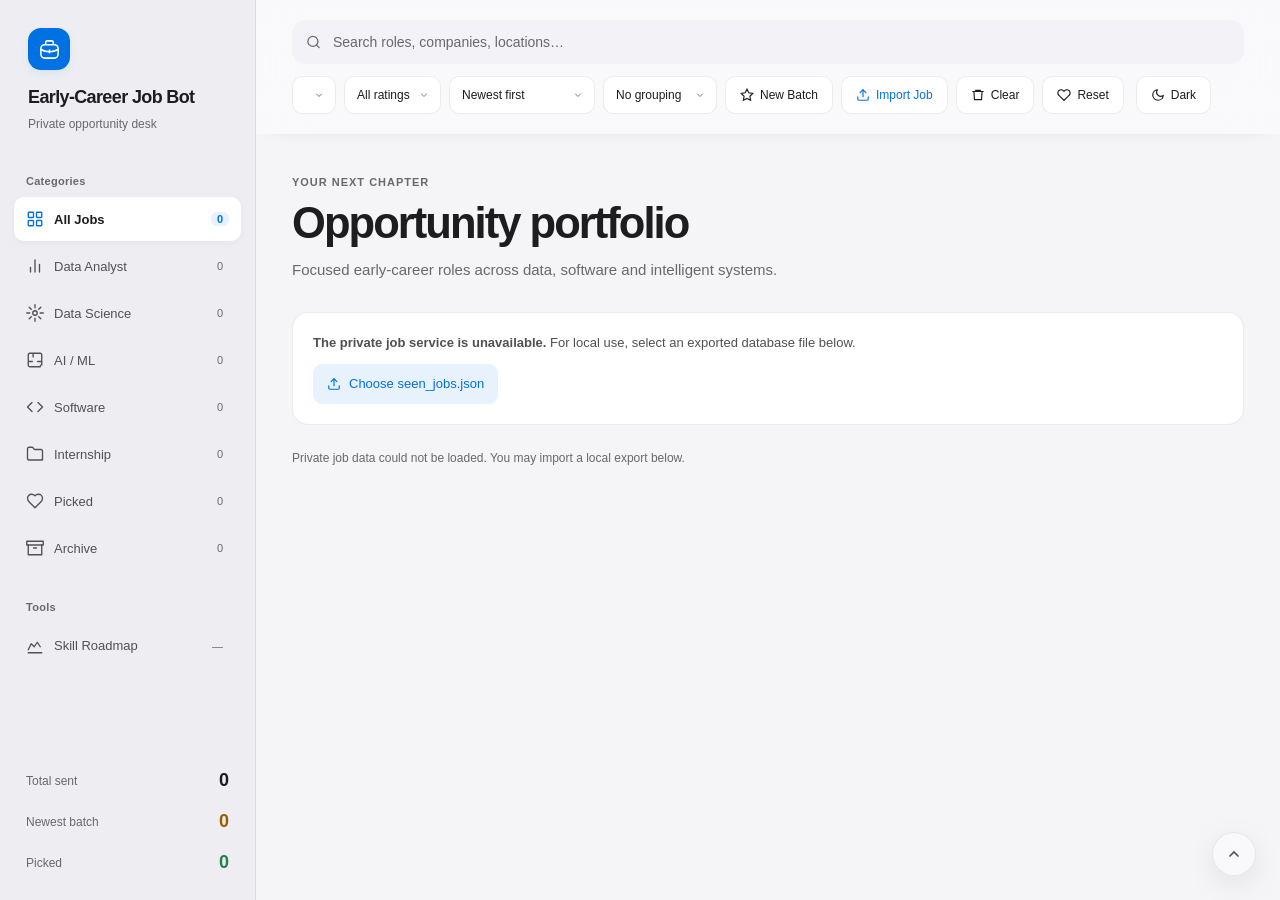
==== commit 1edd6880: "Refine roadmap and glassmorphism UI Refresh the dashboard visuals with a softer glassmorphism treatm" ====
--- a/index.html
+++ b/index.html
@@ -26,9 +26,9 @@
  --teal:#24804b; --teal-dim:rgba(36,128,75,.09); --green:var(--teal); --green-dim:var(--teal-dim);
  --rose:#c93243; --rose-dim:rgba(201,50,67,.09); --amber:#956000; --amber-dim:rgba(149,96,0,.09);
  --sky:var(--blue); --sky-dim:var(--blue-dim); --violet:#7851b4; --violet-dim:rgba(120,81,180,.09);
- --star-off:#929298; --star-on:#aa7000; --r:22px; --r-sm:10px; --sidebar-w:248px; --topbar-h:76px;
- --glass:rgba(250,250,252,.86); --sidebar-glass:rgba(235,235,240,.88); --scrim:rgba(0,0,0,.32);
- --sh-sm:0 2px 8px rgba(0,0,0,.025); --sh:0 12px 32px rgba(0,0,0,.07);
+ --star-off:#929298; --star-on:#aa7000; --r:22px; --r-sm:10px; --sidebar-w:256px; --topbar-h:76px;
+ --glass:rgba(250,250,252,.82); --sidebar-glass:rgba(237,237,242,.86); --scrim:rgba(0,0,0,.32);
+ --sh-sm:0 2px 6px rgba(0,0,0,.025),0 8px 24px rgba(0,0,0,.025); --sh:0 8px 30px rgba(0,0,0,.08);
  --arrow-img:url("data:image/svg+xml,%3Csvg xmlns='http://www.w3.org/2000/svg' width='12' height='12' viewBox='0 0 24 24' fill='none' stroke='%2377777d' stroke-width='2' stroke-linecap='round'%3E%3Cpath d='m7 10 5 5 5-5'/%3E%3C/svg%3E");
 }
 :root.dark-theme {
@@ -54,8 +54,8 @@
 button:active,.open-btn:active { transform:scale(.97); transition-duration:0s; }
 :focus-visible { outline:3px solid var(--blue); outline-offset:3px; }
 .layout { display:grid; grid-template-columns:var(--sidebar-w) minmax(0,1fr); grid-template-rows:auto 1fr; min-height:100dvh; }
-.sidebar { grid-row:1/3; position:sticky; top:0; height:100dvh; display:flex; flex-direction:column; padding:32px 14px 24px; overflow-y:auto; background:var(--sidebar-glass); backdrop-filter:blur(28px) saturate(140%); border-right:1px solid var(--rim); z-index:100; }
-.brand { padding:0 14px 28px; }
+.sidebar { grid-row:1/3; position:sticky; top:0; height:100dvh; display:flex; flex-direction:column; padding:28px 14px 24px; overflow-y:auto; background:var(--sidebar-glass); backdrop-filter:blur(28px) saturate(140%); border-right:1px solid var(--rim); z-index:100; }
+.brand { padding:0 14px 26px; }
 .brand-mark { width:42px; height:42px; display:grid; place-items:center; border-radius:13px; background:var(--blue); color:white; margin-bottom:16px; box-shadow:0 4px 10px var(--blue-dim); }
 .brand-label { font-size:1.125rem; font-weight:650; letter-spacing:-.035em; line-height:1.25; }
 .brand-sub { font-size:.75rem; color:var(--ink-3); margin-top:6px; }
@@ -63,24 +63,25 @@
 .nav-label { padding:0 12px; margin-bottom:8px; font-size:.6875rem; font-weight:600; letter-spacing:.025em; color:var(--ink-3); }
 .nav-item { display:flex; align-items:center; position:relative; width:100%; gap:10px; padding:10px 12px; min-height:44px; margin-bottom:3px; border-radius:10px; font-size:.8125rem; text-align:left; color:var(--ink-2); }
 .nav-item:hover { background:var(--rim); }
-.nav-item.active { background:var(--blue); color:white; font-weight:600; }
+.nav-item.active { background:var(--surface-0); color:var(--ink); font-weight:600; box-shadow:0 2px 7px rgba(0,0,0,.045); }
+.nav-item.active .nav-icon { color:var(--blue); }
 .nav-icon { width:18px; height:18px; flex-shrink:0; }
 .nav-badge { margin-left:auto; padding:1px 6px; font-size:.6875rem; border-radius:6px; color:var(--ink-3); font-variant-numeric:tabular-nums; }
-.nav-item.active .nav-badge { background:rgba(255,255,255,.18); color:white; }
+.nav-item.active .nav-badge { background:var(--blue-dim); color:var(--blue); }
 .sidebar-stats { display:flex; flex-direction:column; gap:14px; margin-top:auto; padding:28px 12px 0; }
 .stat-row { display:flex; align-items:center; justify-content:space-between; gap:12px; }
 .stat-label { font-size:.75rem; color:var(--ink-3); }
 .stat-value { font-size:1.125rem; font-weight:600; font-variant-numeric:tabular-nums; }
 .stat-value.gold { color:var(--amber); } .stat-value.teal { color:var(--teal); }
-.topbar { grid-column:2; display:flex; align-items:center; flex-wrap:wrap; gap:12px; padding:20px 36px; background:var(--glass); backdrop-filter:blur(24px) saturate(150%); z-index:90; border-bottom:1px solid var(--rim); }
+.topbar { position:sticky; top:0; grid-column:2; display:flex; align-items:center; flex-wrap:wrap; gap:12px; padding:20px 36px; background:var(--glass); backdrop-filter:blur(24px) saturate(150%); z-index:90; box-shadow:0 8px 18px -16px rgba(0,0,0,.18); }
 .search-wrap { position:relative; flex:1 1 100%; min-width:0; }
 .search-icon { position:absolute; left:14px; top:50%; transform:translateY(-50%); color:var(--ink-3); pointer-events:none; }
-#search { width:100%; height:44px; border:1px solid transparent; border-radius:12px; background:var(--surface-2); padding:0 16px 0 40px; font-size:.875rem; outline-offset:2px; }
+#search { width:100%; height:44px; border:1px solid transparent; border-radius:14px; background:var(--surface-2); padding:0 16px 0 40px; font-size:.875rem; outline-offset:2px; }
 #search::placeholder { color:var(--ink-3); }
 .topbar-controls { display:flex; flex-wrap:wrap; gap:8px; width:100%; }
-.pill-select { appearance:none; background:var(--surface-0) var(--arrow-img) no-repeat right 10px center; padding:0 30px 0 12px; border:1px solid var(--rim); height:36px; border-radius:9px; font-size:.75rem; max-width:100%; cursor:pointer; }
+.pill-select { appearance:none; background:var(--surface-0) var(--arrow-img) no-repeat right 10px center; padding:0 30px 0 12px; border:1px solid var(--rim); height:38px; border-radius:10px; font-size:.75rem; max-width:100%; cursor:pointer; }
 .pill-select option { color:var(--ink); background:var(--surface-0); }
-.topbar-btn { display:inline-flex; justify-content:center; align-items:center; gap:6px; padding:0 12px; min-height:36px; border-radius:9px; border:1px solid var(--rim); background:var(--surface-0); font-size:.75rem; font-weight:500; }
+.topbar-btn { display:inline-flex; justify-content:center; align-items:center; gap:6px; padding:0 14px; min-height:38px; border-radius:10px; border:1px solid var(--rim); background:var(--surface-0); font-size:.75rem; font-weight:500; }
 .topbar-btn:hover { background:var(--surface-2); }
 .topbar-btn.danger:hover { background:var(--rose-dim); color:var(--rose); }
 #btnImportNewJob,#mImportNewJob { color:var(--blue)!important; border-color:var(--rim)!important; }
@@ -88,7 +89,7 @@
 .main { grid-column:2; min-width:0; width:100%; max-width:1720px; margin:0 auto; padding:40px 36px 80px; }
 .page-head { margin-bottom:30px; }
 .page-eyebrow { color:var(--ink-3); font-size:.6875rem; font-weight:600; letter-spacing:.09em; text-transform:uppercase; margin-bottom:9px; }
-.page-title { font-size:clamp(1.875rem,3vw,2.625rem); line-height:1.1; letter-spacing:-.045em; font-weight:650; }
+.page-title { font-size:clamp(2rem,3.4vw,3rem); line-height:1.1; letter-spacing:-.045em; font-weight:650; }
 .page-sub { font-size:.9375rem; color:var(--ink-3); margin-top:12px; max-width:65ch; }
 .result-bar { display:flex; align-items:center; justify-content:space-between; gap:12px; padding-bottom:18px; }
 #resultInfo { font-size:.75rem; color:var(--ink-3); font-variant-numeric:tabular-nums; }
@@ -96,18 +97,18 @@
 .group { margin-bottom:28px; }
 .group-title { display:flex; align-items:center; gap:8px; font-size:.9375rem; font-weight:600; margin:8px 0 16px; }
 .group-count { font-size:.6875rem; padding:2px 7px; border-radius:7px; background:var(--surface-3); color:var(--ink-2); }
-.grid { display:grid; grid-template-columns:repeat(auto-fill,minmax(min(100%,320px),1fr)); gap:20px; align-items:stretch; }
+.grid { display:grid; grid-template-columns:repeat(auto-fill,minmax(min(100%,340px),1fr)); gap:22px; align-items:stretch; }
 .card { position:relative; display:flex; flex-direction:column; min-width:0; border:1px solid var(--rim); border-radius:var(--r); background:var(--surface-0); box-shadow:var(--sh-sm); overflow:hidden; transition:box-shadow .2s,border-color .2s,opacity .2s,transform .2s; }
 .card:hover { border-color:var(--rim-strong); box-shadow:var(--sh); }
 .card.picked-card { border-color:var(--blue); }
 .card.card-archiving { opacity:0; transform:scale(.97); pointer-events:none; }
-.card-body { padding:24px 24px 16px; display:flex; flex-direction:column; gap:18px; flex:1; }
+.card-body { padding:26px 26px 18px; display:flex; flex-direction:column; gap:18px; flex:1; }
 .card-top-row { display:flex; gap:12px; align-items:flex-start; }
 .card-title-block { flex:1; min-width:0; }
 .card-kicker { display:flex; align-items:center; flex-wrap:wrap; gap:8px; margin-bottom:14px; }
-.cat-tag { font-size:.6875rem; font-weight:600; color:var(--blue); letter-spacing:.01em; }
+.cat-tag { font-size:.6875rem; font-weight:600; color:var(--blue); letter-spacing:.01em; background:var(--blue-dim); padding:4px 8px; border-radius:6px; }
 .new-label { color:var(--teal); background:var(--teal-dim); padding:2px 6px; border-radius:5px; font-size:.625rem; font-weight:600; }
-.job-title { font-size:1.1875rem; line-height:1.3; font-weight:600; letter-spacing:-.025em; overflow-wrap:anywhere; }
+.job-title { font-size:1.25rem; line-height:1.3; font-weight:600; letter-spacing:-.025em; overflow-wrap:anywhere; }
 .job-title a:hover { color:var(--blue); }
 .company-name { font-size:.8125rem; color:var(--ink-2); margin-top:6px; overflow-wrap:anywhere; }
 .heart-btn { width:44px; height:44px; flex-shrink:0; border-radius:50%; background:var(--surface-2); font-size:1.5rem; line-height:1; color:var(--ink-3); }
@@ -118,7 +119,7 @@
 .work-badge { align-self:flex-start; display:inline-flex; padding:4px 9px; border-radius:7px; background:var(--surface-2); font-size:.6875rem; font-weight:500; color:var(--ink-2); }
 .work-badge.remote { color:var(--teal); background:var(--teal-dim); }
 .job-details { display:grid; grid-template-columns:1fr 1fr; gap:14px 16px; padding:16px 0; border-top:1px solid var(--rim); border-bottom:1px solid var(--rim); }
-.detail { min-width:0; } .detail dt { font-size:.625rem; font-weight:500; color:var(--ink-3); margin-bottom:4px; } .detail dd { font-size:.75rem; color:var(--ink-2); overflow-wrap:anywhere; }
+.detail { min-width:0; } .detail dt { font-size:.6875rem; font-weight:500; color:var(--ink-3); margin-bottom:4px; } .detail dd { font-size:.8125rem; color:var(--ink-2); overflow-wrap:anywhere; }
 .detail.salary-detail { grid-column:1/-1; } .detail.salary-detail dd { color:var(--ink); font-weight:500; }
 .meta-list { display:flex; flex-wrap:wrap; gap:6px; } .meta-pill { font-size:.6875rem; padding:4px 8px; border-radius:6px; background:var(--surface-2); color:var(--ink-2); overflow-wrap:anywhere; } .new-badge { color:var(--blue); background:var(--blue-dim); }
 .stars-row { display:flex; align-items:center; justify-content:space-between; gap:8px; }
@@ -128,17 +129,17 @@
 @media(hover:hover) { .stars:hover .star-btn { color:var(--star-off); } .stars .star-btn:hover,.stars .star-btn:hover ~ .star-btn { color:var(--star-on); } }
 .rating-txt { color:var(--ink-3); font-size:.6875rem; white-space:nowrap; }
 .compat-bar { display:flex; align-items:center; gap:12px; } .compat-track { flex:1; height:5px; background:var(--surface-3); border-radius:5px; overflow:hidden; } .compat-fill { height:100%; border-radius:5px; transition:width .2s; } .compat-label { font-size:.6875rem; font-weight:600; }
-.action-row { display:flex; flex-wrap:wrap; gap:6px; margin-top:auto!important; }
+.action-row { display:flex; flex-wrap:wrap; gap:6px; margin-top:auto!important; padding-top:14px; border-top:1px solid var(--rim); }
 .action-btn { display:inline-flex; flex:1; justify-content:center; align-items:center; gap:4px; min-height:36px; padding:6px 8px; border-radius:8px; color:var(--ink-2); background:var(--surface-2); font-size:.6875rem; font-weight:500; }
 .action-btn:hover { color:var(--blue); background:var(--blue-dim); } .import-btn.mapped { color:var(--teal); background:var(--teal-dim); } .archive-btn:hover { color:var(--rose); background:var(--rose-dim); }
 .copy-id-btn { flex:0; min-width:36px; }
-.card-footer { display:flex; align-items:center; gap:10px; padding:0 24px 24px; }
-.open-btn,.pick-btn { display:flex; align-items:center; justify-content:center; min-height:42px; padding:8px 16px; border-radius:11px; font-size:.8125rem; font-weight:500; }
+.card-footer { display:flex; align-items:center; gap:10px; padding:0 26px 26px; }
+.open-btn,.pick-btn { display:flex; align-items:center; justify-content:center; min-height:44px; padding:8px 18px; border-radius:100px; font-size:.8125rem; font-weight:500; }
 .open-btn { flex:1; color:white; background:var(--blue); } .open-btn:hover { background:var(--blue-pale); }
 .pick-btn { min-width:76px; background:var(--surface-2); color:var(--ink-2); } .pick-btn.active { background:var(--blue-dim); color:var(--blue); }
 .card.viewed-card::after,.card.last-viewed-card::after { content:attr(data-ribbon); display:block; order:3; padding:7px 24px; background:var(--surface-2); color:var(--ink-3); font-size:.625rem; font-weight:600; letter-spacing:.04em; }
 .card.last-viewed-card::after { background:var(--violet-dim); color:var(--violet); }
-.empty { grid-column:1/-1; padding:64px 24px; text-align:center; border:1px solid var(--rim); border-radius:var(--r); background:var(--surface-0); }
+.empty { grid-column:1/-1; padding:72px 24px; text-align:center; border:1px solid var(--rim); border-radius:var(--r); background:var(--surface-0); }
 .empty-icon { font-size:2.5rem; color:var(--ink-3); margin-bottom:12px; } .empty-title { font-size:1.125rem; font-weight:600; } .empty-sub { margin-top:6px; color:var(--ink-3); font-size:.875rem; }
 .file-fallback { display:none; margin-bottom:24px; padding:20px; background:var(--surface-0); border:1px solid var(--rim); border-radius:16px; font-size:.8125rem; color:var(--ink-2); }
 .file-input-label { position:relative; display:flex; align-items:center; justify-content:center; gap:8px; width:fit-content; padding:10px 14px; margin-top:12px; border-radius:9px; color:var(--blue); background:var(--blue-dim); cursor:pointer; }
@@ -172,25 +173,73 @@
 @media(prefers-reduced-transparency:reduce) { .sidebar,.topbar,.to-top { background:var(--surface-0); backdrop-filter:none; } .modal-overlay { backdrop-filter:none; } }
 @media(prefers-contrast:more) { :root { --rim:var(--ink-3); --rim-strong:var(--ink-2); } .sidebar,.topbar,.to-top { background:var(--surface-0); backdrop-filter:none; } }
 
+/* Integrated roadmap: the same materials, type scale and control language. */
 [hidden] { display:none!important; }
-.roadmap-toolbar { display:flex; flex-wrap:wrap; gap:8px; margin-bottom:22px; }
-.roadmap-toolbar #roadmapSearch { flex:1 1 260px; min-height:40px; padding:0 12px; border:1px solid var(--rim); border-radius:var(--r-sm); background:var(--surface-0); color:var(--ink); }
-.roadmap-summary { display:grid; grid-template-columns:repeat(3,minmax(0,1fr)); gap:12px; margin-bottom:24px; }
-.roadmap-metric { padding:18px; border:1px solid var(--rim); border-radius:var(--r); background:var(--surface-0); }
-.roadmap-metric strong { display:block; font-size:1.75rem; line-height:1; font-weight:650; font-variant-numeric:tabular-nums; }
-.roadmap-metric span { display:block; margin-top:6px; color:var(--ink-3); font-size:.75rem; }
+.toolbar-context { display:none; font-size:.9375rem; font-weight:600; letter-spacing:-.02em; }
+.roadmap-mode .toolbar-context { display:block; }
+.roadmap-mode .topbar { min-height:76px; flex-wrap:nowrap; }
+.roadmap-mode .topbar .search-wrap { display:none; }
+.roadmap-mode .topbar-controls { width:auto; margin-left:auto; }
+.roadmap-mode .topbar-controls > :not(#themeToggle) { display:none; }
+.roadmap-summary { display:grid; grid-template-columns:repeat(3,minmax(0,1fr)); gap:18px; margin-bottom:28px; }
+.roadmap-metric { display:flex; flex-direction:column; gap:10px; padding:24px; background:var(--surface-0); border:1px solid var(--rim); border-radius:var(--r); box-shadow:var(--sh-sm); }
+.roadmap-metric strong { font-size:clamp(1.75rem,3vw,2.5rem); line-height:1; letter-spacing:-.045em; font-weight:600; font-variant-numeric:tabular-nums; }
+.roadmap-metric span { color:var(--ink-3); font-size:.75rem; }
+#roadmapDone { color:var(--teal); } #roadmapProgress { color:var(--blue); }
+.roadmap-progress-track { height:5px; width:100%; border-radius:5px; background:var(--surface-3); margin-top:5px; overflow:hidden; }
+.roadmap-progress-fill { width:0; height:100%; background:var(--blue); border-radius:5px; transition:width .2s; }
+.roadmap-toolbar { display:flex; flex-wrap:wrap; align-items:center; gap:8px; padding:18px; margin-bottom:22px; background:var(--surface-0); border:1px solid var(--rim); border-radius:18px; }
+.roadmap-toolbar #roadmapSearch { flex:1 1 100%; width:100%; min-width:0; min-height:44px; padding:0 14px; border:1px solid transparent; border-radius:12px; background:var(--surface-2); color:var(--ink); font-size:.875rem; }
+#roadmapSearch::placeholder { color:var(--ink-3); }
+.roadmap-toolbar .pill-select { min-width:0; flex:1 1 130px; }
+.roadmap-toolbar #roadmapJob { flex:1 1 200px; }
+.roadmap-toolbar .topbar-btn { background:var(--surface-2); border:0; }
+#roadmapRestructure { color:var(--blue); background:var(--blue-dim); }
 .roadmap-list { display:grid; gap:10px; }
-.skill-row { display:grid; grid-template-columns:auto minmax(0,1fr) auto auto; align-items:center; gap:12px; padding:16px; border:1px solid var(--rim); border-radius:var(--r); background:var(--surface-0); }
-.skill-row.completed .skill-name { text-decoration:line-through; color:var(--ink-3); }
-.skill-check { width:18px; height:18px; accent-color:var(--blue); }
-.skill-name { font-weight:600; text-wrap:balance; }
-.skill-meta { margin-top:3px; color:var(--ink-3); font-size:.75rem; text-wrap:pretty; }
-.skill-delete { min-height:36px; padding:0 10px; border-radius:var(--r-sm); color:var(--rose); background:var(--rose-dim); }
-.native-dialog { width:min(92vw,430px); padding:0; border:1px solid var(--rim-strong); border-radius:var(--r); background:var(--surface-0); color:var(--ink); box-shadow:var(--sh); }
-.native-dialog::backdrop { background:rgba(0,0,0,.42); }
-.native-dialog-body { padding:24px; }
-.native-dialog-actions { display:flex; justify-content:flex-end; gap:8px; margin-top:20px; }
-@media(max-width:600px) { .roadmap-summary { grid-template-columns:1fr; } .skill-row { grid-template-columns:auto minmax(0,1fr); } .skill-row select,.skill-row .skill-delete { grid-column:2; } }
+.skill-row { display:grid; grid-template-columns:32px minmax(0,1fr) 126px auto; align-items:center; gap:16px; padding:20px 24px; background:var(--surface-0); border:1px solid var(--rim); border-radius:16px; box-shadow:var(--sh-sm); transition:background-color .16s,border-color .16s; }
+.skill-row:hover { border-color:var(--rim-strong); }
+.skill-row.completed { background:var(--teal-dim); }
+.skill-row.completed .skill-name { text-decoration:line-through; color:var(--ink-2); text-decoration-color:var(--ink-3); }
+.skill-check { appearance:none; width:28px; height:28px; border:1.5px solid var(--ink-3); background:var(--surface-0); border-radius:50%; cursor:pointer; position:relative; }
+.skill-check:checked { background:var(--blue); border-color:var(--blue); }
+.skill-check:checked::after { content:''; position:absolute; left:9px; top:5px; width:7px; height:12px; border:2px solid #fff; border-top:0; border-left:0; transform:rotate(45deg); }
+.skill-name { display:block; font-size:.9375rem; font-weight:500; letter-spacing:-.015em; overflow-wrap:anywhere; cursor:pointer; }
+.skill-meta { margin-top:5px; color:var(--ink-3); font-size:.6875rem; overflow-wrap:anywhere; }
+.skill-delete { min-height:38px; padding:0 12px; border-radius:10px; color:var(--ink-3); font-size:.75rem; }
+.skill-delete:hover { color:var(--rose); background:var(--rose-dim); }
+.native-dialog { margin:auto; width:min(92vw,540px); max-height:90dvh; overflow-y:auto; padding:0; border:1px solid var(--rim-strong); border-radius:26px; background:var(--surface-1); color:var(--ink); box-shadow:0 24px 90px rgba(0,0,0,.24); }
+.native-dialog::backdrop { background:var(--scrim); backdrop-filter:blur(8px); }
+.native-dialog-body { padding:28px; }
+.native-dialog h2 { font-size:1.375rem; font-weight:600; letter-spacing:-.03em; line-height:1.3; }
+.native-dialog .page-sub { font-size:.8125rem; line-height:1.65; }
+.native-dialog-actions { display:flex; justify-content:flex-end; gap:10px; margin-top:24px; }
+.native-dialog-actions button { min-height:44px; padding:10px 18px; }
+.native-dialog-actions button:last-child { color:white; background:var(--blue); border:0; }
+.native-dialog-actions button.danger:last-child { background:var(--rose); color:var(--surface-0); }
+#roadmapCopyPrompt { color:var(--blue); background:var(--blue-dim); border-color:transparent; min-height:44px; }
+@media(max-width:900px) {
+ .roadmap-mode .topbar { height:76px; }
+ .roadmap-summary { gap:10px; } .roadmap-metric { padding:18px; }
+ .roadmap-toolbar { padding:14px; } .roadmap-toolbar .pill-select,.roadmap-toolbar .topbar-btn { min-height:44px; }
+ .skill-row { grid-template-columns:32px minmax(0,1fr) auto; padding:18px; gap:12px; }
+ .skill-row .pill-select { grid-row:2; grid-column:2; max-width:150px; min-height:44px; }
+ .skill-delete { grid-column:3; grid-row:1/3; min-height:44px; }
+ .skill-name { min-height:32px; display:flex; align-items:center; }
+}
+@media(max-width:500px) {
+ .roadmap-summary { grid-template-columns:repeat(2,minmax(0,1fr)); }
+ .roadmap-metric:last-child { grid-column:1/-1; }
+ .roadmap-metric:last-child strong { font-size:2rem; }
+ .roadmap-toolbar #roadmapSearch { font-size:1rem; }
+ .roadmap-toolbar .topbar-btn { flex:1 1 auto; }
+ .skill-row { padding:16px; grid-template-columns:28px minmax(0,1fr); }
+ .skill-check { width:26px; height:26px; } .skill-check:checked::after { left:8px; top:4px; }
+ .skill-delete { grid-column:2; grid-row:3; justify-self:start; background:var(--surface-2); }
+ .native-dialog-body { padding:24px 20px; }
+}
+@media(prefers-reduced-motion:reduce) { .roadmap-progress-fill,.skill-row { transition:none; } }
+@media(prefers-reduced-transparency:reduce) { .native-dialog::backdrop { backdrop-filter:none; } }
+@media(prefers-contrast:more) { .skill-check { border:2px solid var(--ink); } }
 
   </style>
 </head>
@@ -279,7 +328,8 @@
 
   <!-- ═══ TOPBAR ═══ -->
   <header class="topbar">
-    <button class="mobile-menu-btn" id="menuBtn" aria-label="Open menu">
+    <div class="toolbar-context">Skill roadmap</div>
+    <button class="mobile-menu-btn" id="menuBtn" aria-label="Open menu" aria-controls="sidebar" aria-expanded="false">
       <svg width="18" height="18" viewBox="0 0 24 24" fill="none" stroke="currentColor" stroke-width="2" stroke-linecap="round" aria-hidden="true"><line x1="3" y1="6" x2="21" y2="6"/><line x1="3" y1="12" x2="21" y2="12"/><line x1="3" y1="18" x2="21" y2="18"/></svg>
     </button>
 
@@ -414,7 +464,7 @@
     <div class="roadmap-summary" aria-label="Roadmap progress">
       <div class="roadmap-metric"><strong id="roadmapTotal">0</strong><span>Total skills</span></div>
       <div class="roadmap-metric"><strong id="roadmapDone">0</strong><span>Completed</span></div>
-      <div class="roadmap-metric"><strong id="roadmapProgress">0%</strong><span>Overall progress</span></div>
+      <div class="roadmap-metric"><strong id="roadmapProgress">0%</strong><span>Overall progress</span><div class="roadmap-progress-track" aria-hidden="true"><div class="roadmap-progress-fill" id="roadmapProgressFill"></div></div></div>
     </div>
     <div class="roadmap-toolbar">
       <input id="roadmapSearch" type="search" placeholder="Search skills or categories" aria-label="Search roadmap skills">
@@ -1374,8 +1424,18 @@
   const sidebar = document.getElementById("sidebar");
   const overlay = document.getElementById("sidebarOverlay");
 
-  function openSidebar() { sidebar.classList.add("open"); overlay.classList.add("open"); document.body.style.overflow = "hidden"; }
-  function closeSidebar() { sidebar.classList.remove("open"); overlay.classList.remove("open"); document.body.style.overflow = ""; }
+  function openSidebar() {
+    sidebar.inert = false; sidebar.classList.add("open"); overlay.classList.add("open");
+    document.getElementById('menuBtn').setAttribute('aria-expanded','true'); document.body.style.overflow = "hidden";
+    sidebar.querySelector('button,a[href]')?.focus();
+  }
+  function closeSidebar() {
+    const wasOpen = sidebar.classList.contains('open');
+    sidebar.classList.remove("open"); overlay.classList.remove("open"); document.body.style.overflow = "";
+    sidebar.inert = window.innerWidth <= 900;
+    document.getElementById('menuBtn').setAttribute('aria-expanded','false');
+    if (wasOpen && window.innerWidth <= 900) document.getElementById('menuBtn').focus();
+  }
 
   document.getElementById("menuBtn").addEventListener("click", openSidebar);
   overlay.addEventListener("click", closeSidebar);
@@ -1383,6 +1443,8 @@
   // Responsive: show/hide mobile filters bar
   function handleResize() {
     const isMobile = window.innerWidth <= 900;
+    sidebar.inert = isMobile && !sidebar.classList.contains('open');
+    if (!isMobile && sidebar.classList.contains('open')) closeSidebar();
     const mf = document.getElementById("mobileFilters");
     const ra = document.getElementById("resultActions");
     if (mf) mf.style.display = isMobile ? "flex" : "none";
@@ -1632,6 +1694,7 @@
     document.getElementById('jobsView').hidden = false;
     document.getElementById('roadmapView').hidden = true;
     document.querySelector('.topbar').hidden = false;
+    document.body.classList.remove('roadmap-mode');
     document.getElementById('mobileFilters').hidden = false;
     document.getElementById('navRoadmap').classList.remove('active');
   }
@@ -1639,7 +1702,8 @@
   function showRoadmapView() {
     document.getElementById('jobsView').hidden = true;
     document.getElementById('roadmapView').hidden = false;
-    document.querySelector('.topbar').hidden = true;
+    document.querySelector('.topbar').hidden = false;
+    document.body.classList.add('roadmap-mode');
     document.getElementById('mobileFilters').hidden = true;
     document.querySelectorAll('.nav-item[data-tab]').forEach(b => b.classList.remove('active'));
     document.getElementById('navRoadmap').classList.add('active');
@@ -1655,6 +1719,7 @@
     document.getElementById('roadmapTotal').textContent = entries.length;
     document.getElementById('roadmapDone').textContent = done;
     document.getElementById('roadmapProgress').textContent = entries.length ? Math.round(done / entries.length * 100) + '%' : '0%';
+    document.getElementById('roadmapProgressFill').style.width = document.getElementById('roadmapProgress').textContent;
 
     const categorySelect = document.getElementById('roadmapCategory');
     const selectedCategory = categorySelect.value;
@@ -1694,8 +1759,8 @@
     }
     root.innerHTML = visible.map(([id, skill]) => `
       <article class="skill-row ${skill.completed ? 'completed' : ''}" data-skill-id="${escHtml(id)}">
-        <input class="skill-check" type="checkbox" data-roadmap-action="toggle" ${skill.completed ? 'checked' : ''} aria-label="Mark ${escHtml(skill.name)} complete">
-        <div><div class="skill-name">${escHtml(skill.name)}</div><div class="skill-meta">${escHtml(skill.category || 'Technical')} · ${Number(skill.jobs?.length || 0)} linked job${Number(skill.jobs?.length || 0) === 1 ? '' : 's'}</div></div>
+        <input id="roadmap-skill-${escHtml(id)}" class="skill-check" type="checkbox" data-roadmap-action="toggle" ${skill.completed ? 'checked' : ''} aria-label="Mark ${escHtml(skill.name)} complete">
+        <div><label class="skill-name" for="roadmap-skill-${escHtml(id)}">${escHtml(skill.name)}</label><div class="skill-meta">${escHtml(skill.category || 'Technical')} · ${Number(skill.jobs?.length || 0)} linked job${Number(skill.jobs?.length || 0) === 1 ? '' : 's'}</div></div>
         <select class="pill-select" data-roadmap-action="difficulty" aria-label="Difficulty for ${escHtml(skill.name)}">
           <option value="" ${!skill.difficulty ? 'selected' : ''}>Difficulty</option>
           ${['basic','medium','advanced'].map(level => `<option value="${level}" ${skill.difficulty === level ? 'selected' : ''}>${level[0].toUpperCase() + level.slice(1)}</option>`).join('')}
@@ -1907,10 +1972,18 @@
     }
   });
 
+  document.addEventListener('keydown', e => {
+    if (e.key !== 'Tab' || !sidebar.classList.contains('open') || document.querySelector('.modal-overlay.open,dialog[open]')) return;
+    const buttons = [...sidebar.querySelectorAll('button,a[href]')];
+    const first = buttons[0], last = buttons.at(-1);
+    if (e.shiftKey && document.activeElement === first) { e.preventDefault(); last.focus(); }
+    else if (!e.shiftKey && document.activeElement === last) { e.preventDefault(); first.focus(); }
+  });
+
   // Init
   loadJobs();
   updateRoadmapBadge();
   handleHighlight();
 </script>
 </body>
-</html>
+</html>
